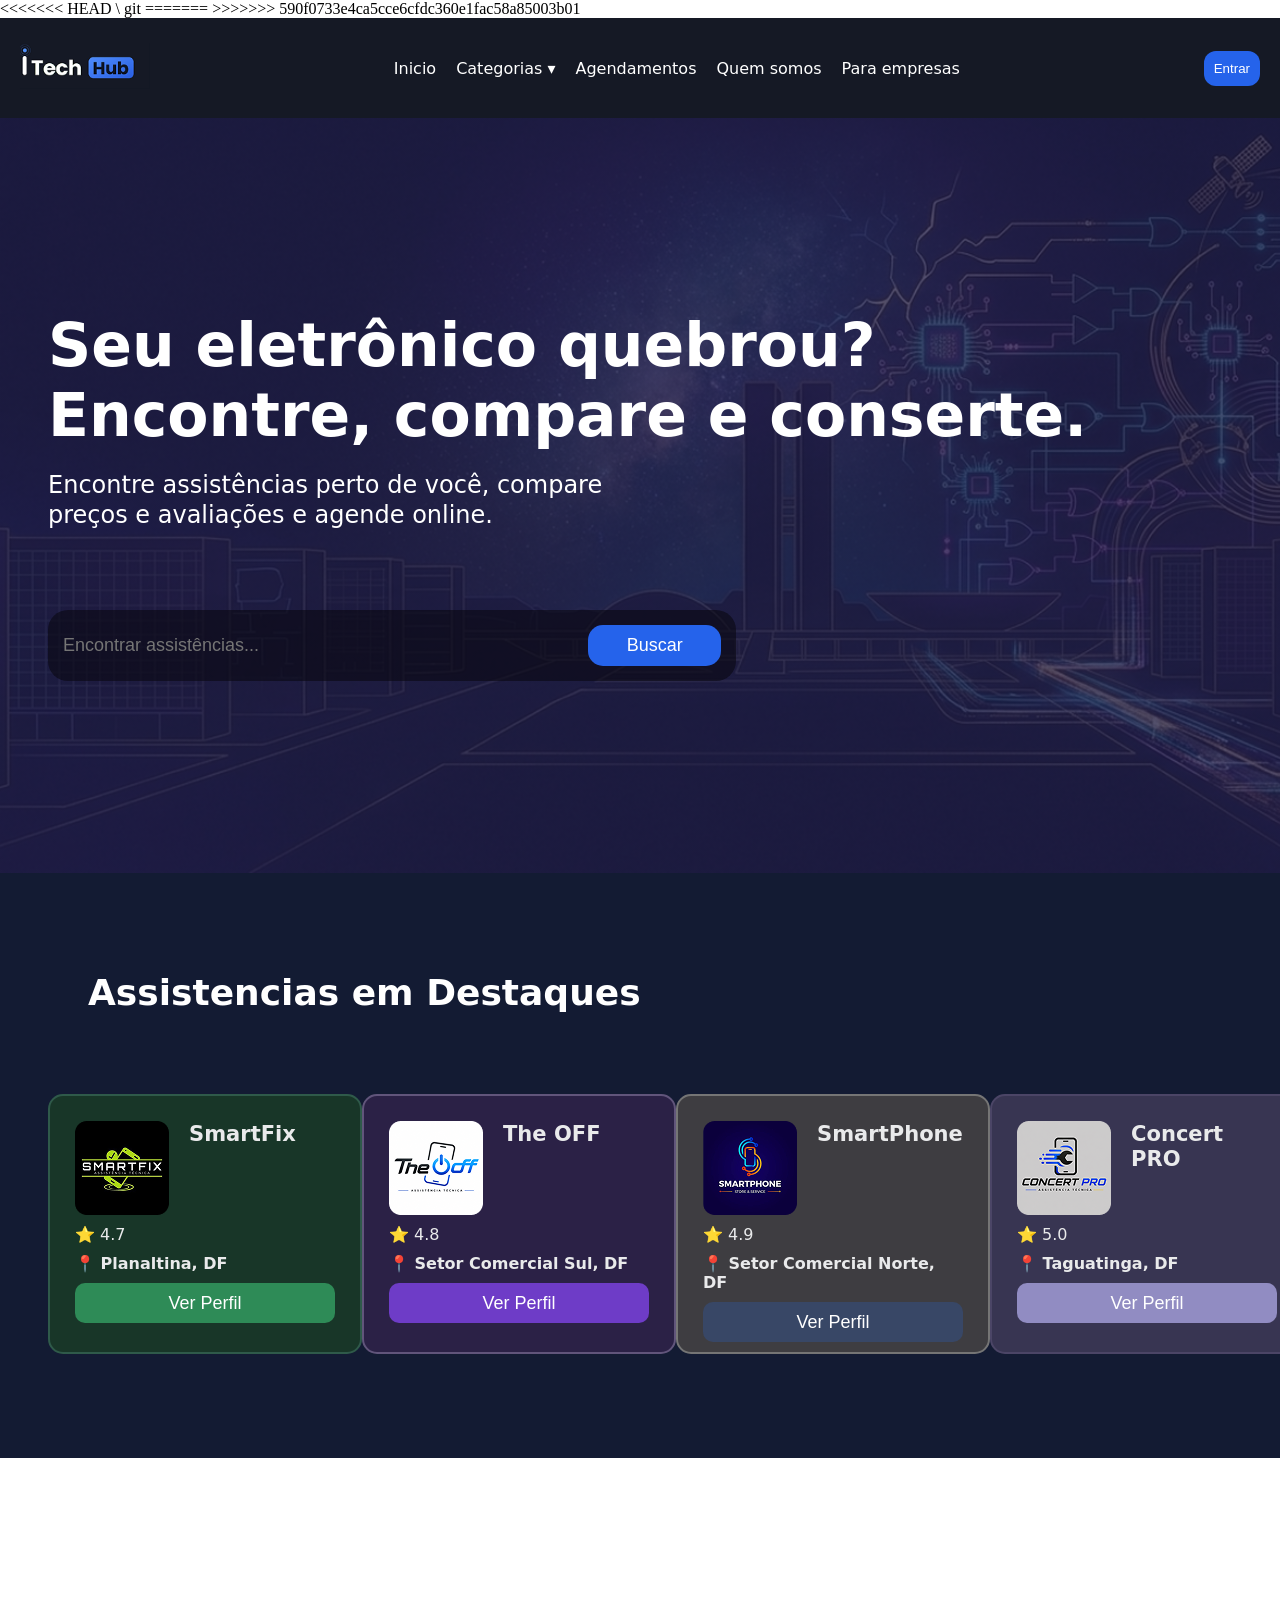
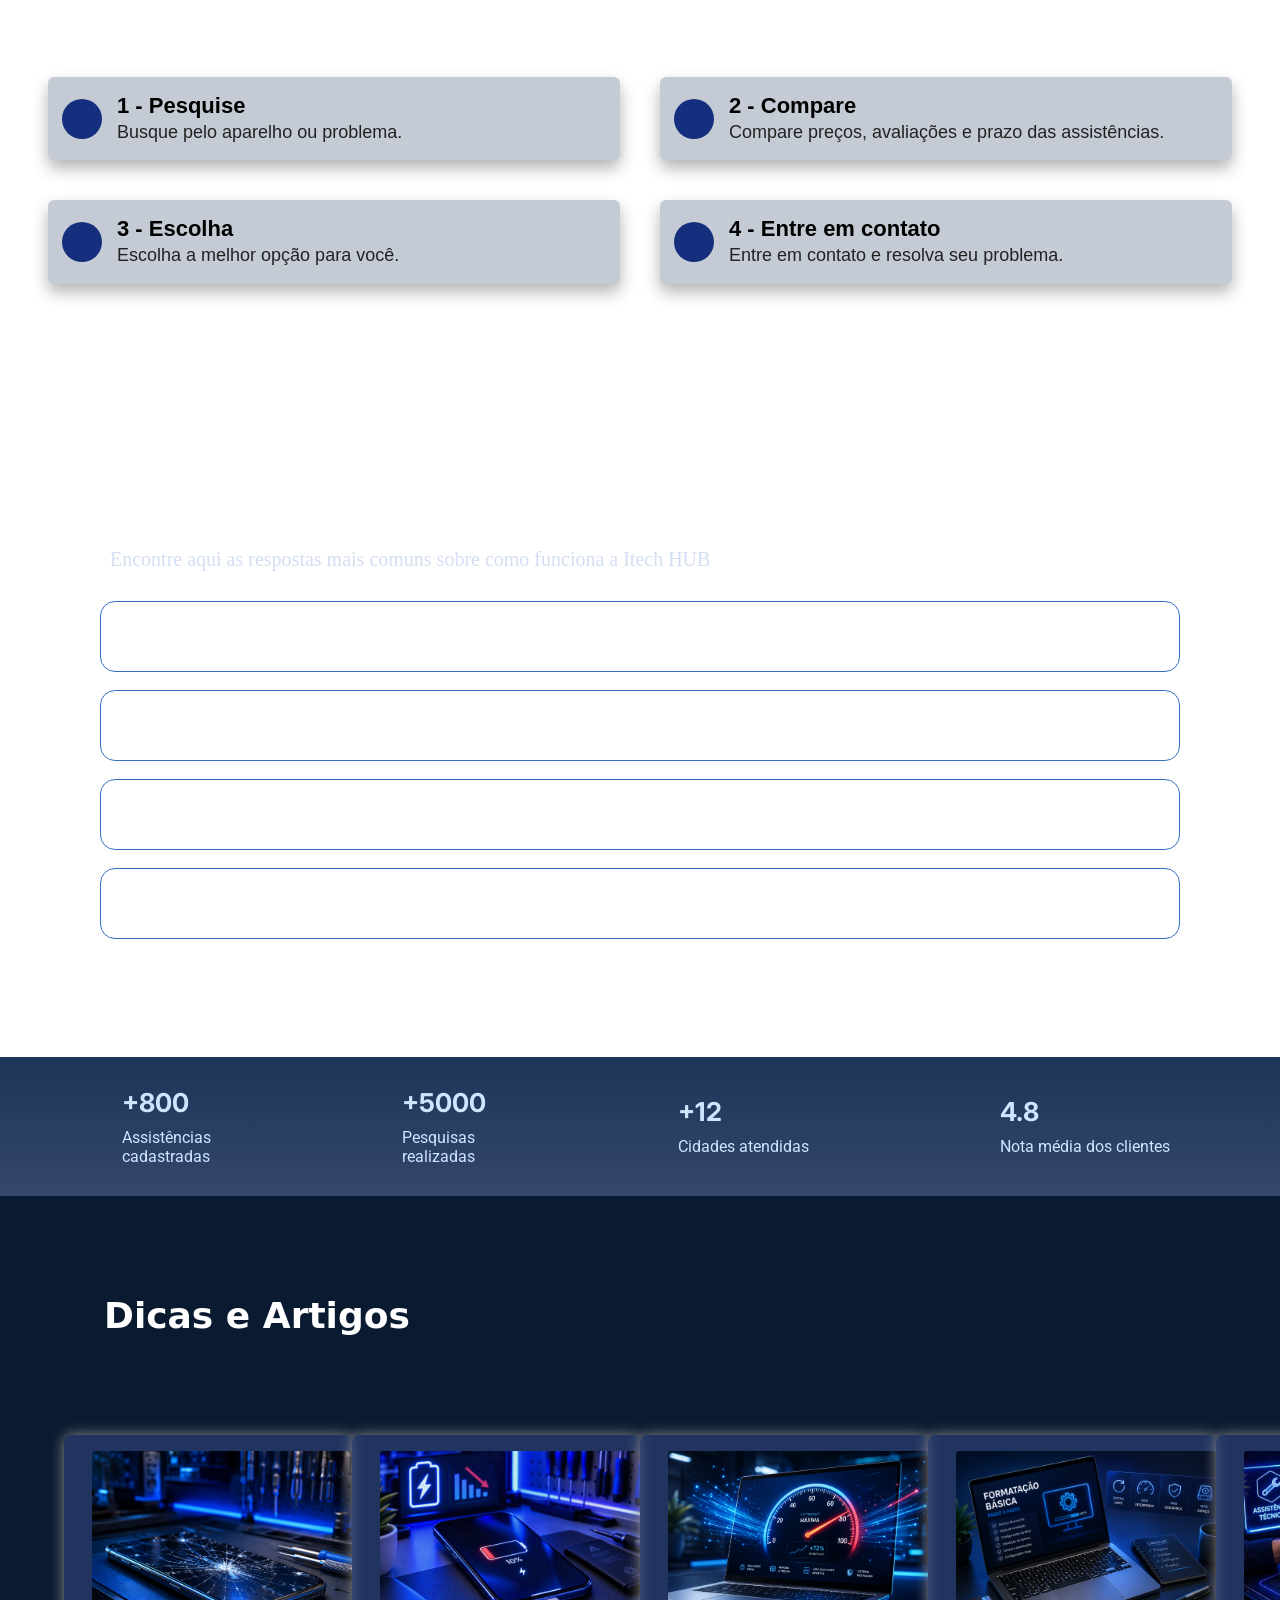
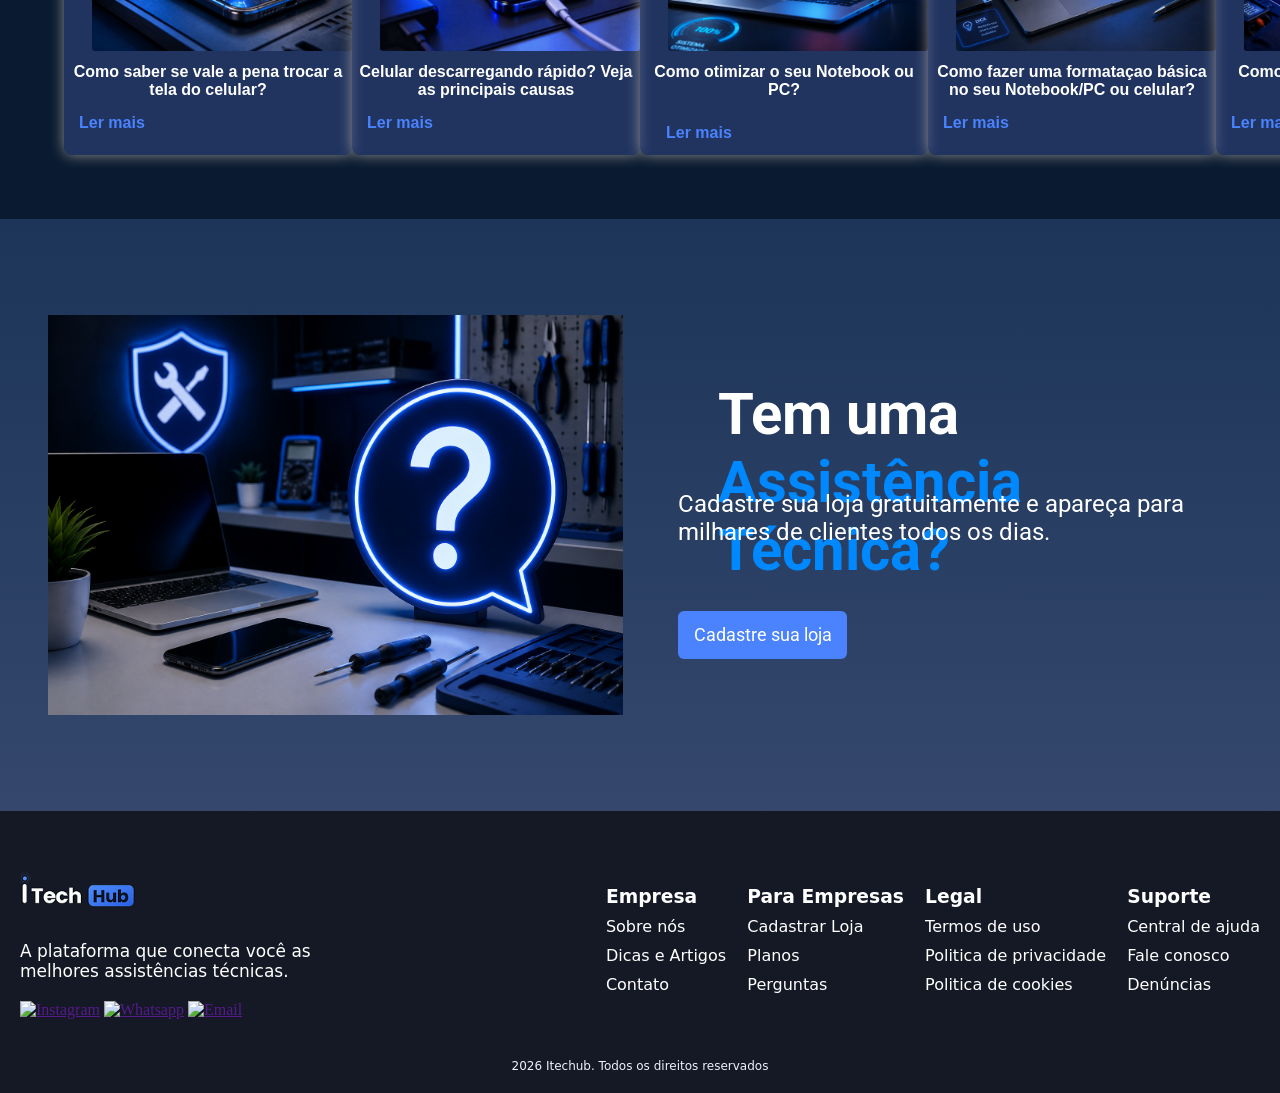
==== index.html @ 6a21a6e8 "Merge branch 'main' of https://github.com/Felipesouza28/Itechub_ into area-login" ====
<!DOCTYPE html>
<html lang="pt-br">

<head>
    <meta charset="UTF-8">
    <meta name="viewport" content="width=device-width, initial-scale=1.0">
    <link rel="stylesheet" href="style.css">
<<<<<<< HEAD
    <link rel="shortcut icon" href="favicon.ico" type="image/x-icon">\
    <link rel="stylesheet" href="https://cdnjs.cloudflare.com/ajax/libs/font-awesome/7.3.1/css/all.min.css" integrity="sha512-QeR2VH+lsBE5LSAe1Q5EnTBbe7XTBubt8dG93Y7gidSgdMCr8nVqKcfKAMyN96SV8KDbZVTDXChatu5G2KQGzg==" crossorigin="anonymous" referrerpolicy="no-referrer">
    <title>Itechub</title>
</head>
git<body>
=======
    <link rel="shortcut icon" href="favicon.ico" type="image/x-icon">
    <link rel="stylesheet" href="https://cdnjs.cloudflare.com/ajax/libs/font-awesome/7.3.1/css/all.min.css"
        integrity="sha512-QeR2VH+lsBE5LSAe1Q5EnTBbe7XTBubt8dG93Y7gidSgdMCr8nVqKcfKAMyN96SV8KDbZVTDXChatu5G2KQGzg=="
        crossorigin="anonymous" referrerpolicy="no-referrer">
    <link rel="stylesheet"
        href="https://fonts.googleapis.com/css2?family=Material+Symbols+Outlined:opsz,wght,FILL,GRAD@24,400,0,0&icon_names=storefront" />
    <title>Itechub</title>
</head>

<body>
>>>>>>> 590f0733e4ca5cce6cfdc360e1fac58a85003b01
    <header>
        <a href="index.html"><img class="logo" src="img/itechhub-logo.png" alt="Logo Itechub"></a>

        <nav>
            <ul class="menu">
                <li><a href="#">Inicio</a></li>
                <li class="dropdown">
                    <a href="#">Categorias ▾</a>
                    <ul class="submenu">
                        <li><a href="#">Categoria 1</a></li>
                        <li><a href="#">Categoria 2</a></li>
                        <li><a href="#">Categoria 3</a></li>
                    </ul>
                </li>
                <li><a href="#">Agendamentos</a></li>
                <li><a href="#">Quem somos</a></li>
                <li><a href="#">Para empresas</a></li>
            </ul>
        </nav>

        <a href="login.html"><button class="btn-entrar">Entrar</button></a>
        
    </header>

    <main>
        
        <!-- Primeira Seção - Banner -->

        <section class="banner">
            <div class="conteudo-banner">
                <h1>Seu eletrônico quebrou? <br><span id="h1-banner">Encontre</span>, compare e conserte.</h1>

                <p>Encontre assistências perto de você, compare preços e avaliações e agende online.</p>

                <form action="">
                    <input type="search" placeholder="Encontrar assistências...">
                    <input type="button" value="Buscar" id="btn-buscar">
                </form>
            </div>
        </section>

        <!-- Seção - "Assistencias em destaque" -->

    
    <section class="assistencia-em-destaques">
        <h2>Assistencias em Destaques</h2>

        <div class="lojas">
            <div class="info-lojas info-lojas-verde">
                <div class="imagem-titulo">
                    <img src="img/smart-fix.png" alt="">
                    <h3 class="titulo-loja"> SmartFix </h3>
                </div>
                <div id="local-perfil">
                    <p class="classificacao"> ⭐ 4.7 </p>
                    <h4 class="localizacao"> 📍 Planaltina, DF </h4>
                    <button class="btn-perfil btn-perfil-verde"> Ver Perfil </button>
                </div>   
            </div>
    
            <div class="info-lojas info-lojas-roxo">
                <div class="imagem-titulo">
                    <img src="img/the-off.png" alt="" >
                    <h3 class="titulo-loja"> The OFF </h3>
                </div>
                <div class="local-perfil">
                    <p class="classificacao"> ⭐ 4.8 </p>
                    <h4 class="localizacao"> 📍 Setor Comercial Sul, DF </h4>
                    <button class="btn-perfil btn-perfil-roxo"> Ver Perfil </button>
                </div>
            </div>
    
            <div class="info-lojas info-lojas-cinza">
                <div class="imagem-titulo">
                    <img src="img/smartphone.png" alt="" >
                    <h3 class="titulo-loja"> SmartPhone </h3>
                </div>
                <div id="local-perfil">
                    <p class="classificacao"> ⭐ 4.9 </p>
                    <h4 class="localizacao"> 📍 Setor Comercial Norte, DF </h4>
                    <button class="btn-perfil btn-perfil-cinza"> Ver Perfil </button>
                </div>  
            </div>
        
            <div class="info-lojas info-lojas-roxoclaro">
                <div class="imagem-titulo">
                    <img src="img/concert-pro.png" alt="" >
                    <h3 class="titulo-loja"> Concert PRO </h3>
                </div>
                <div id="local-perfil">
                    <p class="classificacao"> ⭐ 5.0 </p>
                    <h4 class="localizacao"> 📍 Taguatinga, DF </h4>
                    <button class="btn-perfil btn-perfil-roxoclaro"> Ver Perfil </button>
                </div>
            </div>
        </div>        
    </section>

        <!-- Seção - "Assistências perto de você"-->


        <!-- Seção - "Como Funciona" -->
         <section class="guia">
            <h2>Como funciona ?</h2>
            <div class="etapas">
                <div class="etapa">
                    <i class="fa-regular fa-user"></i>
                    <div>
                        <h3> 1 - Pesquise</h3> 
                        <p>Busque pelo aparelho ou problema.</p>    
                    </div>
                </div>
                 <div class="etapa">
                     <i class="fa-solid fa-scale-balanced"></i>
                    <div>
                        <h3> 2 - Compare</h3> 
                        <p>Compare preços, avaliações e prazo das assistências.</p>
                    </div>
                </div>

                <div class="etapa">
                    <i class="fa-solid fa-store"></i>
                    <div>
                        <h3> 3 - Escolha</h3> 
                        <p>Escolha a melhor opção para você.</p>
                    </div>
                    
                </div>
                <div class="etapa">
                    <i class="fa-solid fa-phone"></i>
                    <div>
                        <h3> 4 - Entre em contato</h3> 
                        <p>Entre em contato e resolva seu problema.</p>
                    </div>
                </div>
            </div>

         </section>
      

        <!-- Seção - "Ainda com alguma dúvida"-->
         <section id="duvidas">
            <h2>Ainda com alguma dúvida? </h2>
            <p>Encontre aqui as respostas mais comuns sobre como funciona a Itech HUB</p>
            <div>
              
                <details>
                    <summary class="summary">É gratuito para encontrar assistencias? <i class="fa-solid fa-angle-down"></i> </summary>
                    <p>Sim, a busca por assistências é totalmente gratuita.</p>
                </details>

                 <details>
                    <summary class="summary">As lojas são verificadas pela Itech HUB?<i class="fa-solid fa-angle-down"></i> </summary>
                    <p>Sim, as lojas cadastradas passam por um processo de verificação antes de serem exibidas na plataforma.</p>
                </details>
                 <details>
                    <summary class="summary">Como funciona a avaliação das assistências?<i class="fa-solid fa-angle-down"></i> </summary>
                    <p>Os usuários podem avaliar o atendimento recebido, ajudando outras pessoas a identificar as assistências mais bem recomendadas.</p>
                </details>
                 <details>
                    <summary class="summary">Quais tipos de serviços posso encontrar na ITech HUB?<i class="fa-solid fa-angle-down"> </i></summary>
                    <p>Você encontra assistências técnicas para diferentes dispositivos e serviços especializados de tecnologia.</p>
                </details>                        
            </div>
         </section>


        <!-- Seção - "Faixa de satisfação"-->
        <section class="section_Faixa_Satisfacao">
            <div class="faixas_de_Satisfacao">
                <i class="fa-solid fa-store"></i>
                <div class="apresentacao_Satisfacao">
                    <h4 class="chamativo_Faixa_Satisfacao">+800</h4>
                    <p class="p_Resultado">Assistências <br>cadastradas</p>
                </div>
            </div>
            <div class="faixas_de_Satisfacao">
                <i class="fa-solid fa-globe"></i>
                <div class="apresentacao_Satisfacao">
                    <h4 class="chamativo_Faixa_Satisfacao">+5000</h4>
                    <p class="p_Resultado">Pesquisas <br>realizadas</p>
                </div>
            </div>
            <div class="faixas_de_Satisfacao">
                <i class="fa-solid fa-map-location-dot"></i>
                <div class="apresentacao_Satisfacao">
                    <h4 class="chamativo_Faixa_Satisfacao">+12</h4>
                    <p class="p_Resultado">Cidades atendidas</p>
                </div>
            </div>
            <div class="faixas_de_Satisfacao">
                <i class="fa-solid fa-star"></i>
                <div class="apresentacao_Satisfacao">
                    <h4 class="chamativo_Faixa_Satisfacao">4.8</h4>
                    <p class="p_Resultado">Nota média dos clientes</p>
                </div>
            </div>
        </section>

        <!-- Seção - "Dicas e artigos"-->
        <section class="section_Dicas_Artigos">

            <h2 id="h1_Dicas_Artigos">Dicas e Artigos</h2>

            <div class="cards_Dicas">
                <div class="cards_Dicas_Artigos">
                    <img src="img/cell_Quebrado_Dicas_Artigos.png" class="imagem_Artigos" height="200px" width="260px"
                        alt="">
                    <h4 class="title_Card">Como saber se vale a pena trocar a tela do celular?</h4>
                    <a class="link_Artigo" href="https://gabrielcomputadores.com.br/artigos/quando-trocar-tela-celular.html" target="_blank">Ler mais</a>
                </div>
                <div class="cards_Dicas_Artigos">
                    <img src="img/cell_Descarrega_Assistencia.png" class="imagem_Artigos" height="200px" width="260px"
                        alt="">
                    <h4 class="title_Card">Celular descarregando rápido? Veja as principais causas</h4>
                    <a class="link_Artigo" href="https://www.avast.com/pt-br/c-why-is-my-battery-draining-so-fast" target="_blank">Ler mais</a>
                </div>
                <div class="cards_Dicas_Artigos">
                    <img src="img/otimizar_Dicas_Artigos.png" class="imagem_Artigos" height="200px" width="260px"
                        alt="">
                    <h4 class="title_Card">Como otimizar o seu Notebook ou PC?</h4>
                    <a class="link_Artigo2" href="https://www.hp.com/br-pt/tech-takes/desktops/guias-passo-a-passo/como-melhorar-desempenho-pc-5-passos.html" target="_blank">Ler mais</a>
                </div>
                <div class="cards_Dicas_Artigos">
                    <img src="img/formatar_Dicas_Artigos.png" class="imagem_Artigos" height="200px" width="260px"
                        alt="">
                    <h4 class="title_Card">Como fazer uma formataçao básica no seu Notebook/PC ou celular?</h4>
                    <a class="link_Artigo" href="https://vivo.com.br/para-voce/por-que-vivo/vivo-explica/guias-dicas/como-formatar-celular" target="_blank">Ler mais</a>
                </div>
                <div class="cards_Dicas_Artigos">
                    <img src="img/concerto_Dicas_Artigos.png" class="imagem_Artigos" height="200px" width="260px"
                        alt="">
                    <h4 class="title_Card">Como escolher uma assistência confiável?</h4>
                    <a class="link_Artigo" href="https://blog.reclameaqui.com.br/como-escolher-uma-assistencia-tecnica-confiavel-para-seu-eletrodomestico/" target="_blank">Ler mais</a>
                </div>
            </div>

        </section>

        <!-- Seção - "Tem uma assistencia"-->

        <section class="tem_Uma_Assistencia">
            <img src="img/img_TemUma_Assistencia.png" height="400px" width="575px" alt="">

            <div class="chamada_Acao">

                <h2 id="h2_Tem_Uma_Assistencia"> Tem uma <br><span id="span_Assistencia"> Assistência Técnica?</span>
                </h2>
                <p id="paragrafo_Assistencia">Cadastre sua loja gratuitamente e apareça para <br>milhares de clientes
                    todos os dias.</p>
                <button id="btn_CadastreLoja_Asistencia">Cadastre sua loja</button>

            </div>
        </section>


        <footer>
            <div class="duvidas-footer">

                <div>
                    <a href="index.html"><img class="logo" src="img/itechhub-logo.png" alt="Logo Itechub"></a>

                    <p>A plataforma que conecta você as melhores assistências técnicas.</p>

                    <div class="icones-sociais">
                        <a href=""><img src="https://img.icons8.com/?size=100&id=84884&format=png&color=FFFFFF"
                                alt="Instagram"></a>

                        <a href=""><img src="https://img.icons8.com/?size=100&id=84937&format=png&color=FFFFFF"
                                alt="Whatsapp"></a>

                        <a href=""><img src="https://img.icons8.com/?size=100&id=85467&format=png&color=FFFFFF"
                                alt="Email"></a>
                    </div>
                </div>

                <div class="empresa">
                    <h3>Empresa</h3>
                    <ul>
                        <li>Sobre nós</li>
                        <li>Dicas e Artigos</li>
                        <li>Contato</li>
                    </ul>
                </div>

                <div class="para-empresas">
                    <h3>Para Empresas</h3>
                    <ul>
                        <li>Cadastrar Loja</li>
                        <li>Planos</li>
                        <li>Perguntas</li>
                    </ul>
                </div>

                <div class="legal">
                    <h3>Legal</h3>
                    <ul>
                        <li>Termos de uso</li>
                        <li>Politica de privacidade</li>
                        <li>Politica de cookies</li>
                    </ul>
                </div>

                <div class="suporte">
                    <h3>Suporte</h3>
                    <ul>
                        <li>Central de ajuda</li>
                        <li>Fale conosco</li>
                        <li>Denúncias</li>
                    </ul>
                </div>

            </div>

            <p class="direitos-footer">2026 Itechub. Todos os direitos reservados</p>
        </footer>
    </main>
   

</body>

</html>
---- style.css ----
@import url('https://fonts.googleapis.com/css2?family=Inter:ital,opsz,wght@0,14..32,100..900;1,14..32,100..900&family=Roboto:ital,wght@0,100..900;1,100..900&display=swap');


* {
    margin: 0px;
    padding: 0px;
}

/* Header */

header {
    height: 80px;
    background-color: #151925;
    display: flex;
    justify-content: space-between;
    align-items: center;
    padding: 10px 20px;
}

.logo {
    width: 130px;
    cursor: pointer;
}

.menu {
    display: flex;
    list-style: none;
    gap: 20px;
}

.menu>li {
    position: relative;
}

.submenu {
    display: none;
    position: absolute;
    top: 100%;
    max-width: 200px;
    list-style: none;
    background-color: #415386;
}

.submenu li {
    margin-bottom: 10px;
}

.dropdown:hover .submenu {
    display: block;
    width: 100px;
    text-align: center;
    padding: 5px 0px;
}

.menu a {
    font-family: system-ui, -apple-system, BlinkMacSystemFont, 'Segoe UI', Roboto, Oxygen, Ubuntu, Cantarell, 'Open Sans', 'Helvetica Neue', sans-serif;
    color: white;
    cursor: pointer;
    text-decoration: none;
}

.menu a:hover {
    color: #2563EB;
    transition: 0.3s;
}

.btn-entrar {
    background-color: #2563EB;
    border: none;
    padding: 10px;
    border-radius: 12px;
    color: white;
    cursor: pointer;
}

.btn-entrar:hover {
    background-color: #415386;
    transition: 0.3s;
}


/* body */

.banner {
    max-width: 100%;
    display: flex;
    padding: 12em 3em;
    align-items: center;
    background-image:
        linear-gradient(rgba(30, 27, 69, 0.502),
            rgba(30, 27, 69, 0.5)),
        url("img/img-banner-section1.png");
    background-size: cover;
}

.conteudo-banner {
    color: #fff;
}

h1 {
    font-family: 'Lucida Sans', 'Lucida Sans Regular', 'Lucida Grande', 'Lucida Sans Unicode', Geneva, Verdana, sans-serif;
    font-size: 55px;
    line-height: 70px;
    margin-bottom: 20px;
}

h1{
    font-size: 60px;
    font-family: system-ui, -apple-system, BlinkMacSystemFont, 'Segoe UI', Roboto, Oxygen, Ubuntu, Cantarell, 'Open Sans', 'Helvetica Neue', sans-serif;
}

.conteudo-banner p {
    font-family: system-ui, -apple-system, BlinkMacSystemFont, 'Segoe UI', Roboto, Oxygen, Ubuntu, Cantarell, 'Open Sans', 'Helvetica Neue', sans-serif;
    font-size: 24px;
    line-height: 30px;
    width: 60%;
    margin-bottom: 40px;
}

form {
    width: 658px;
    margin-top: 80px;
    background-color: rgba(9, 8, 17, 0.6);
    padding: 15px;
    border-radius: 20px;
    display: flex;
    justify-content: space-between;
}

form input {
    width: 100%;
    background-color: transparent;
    border: none;
    font-size: 18px;
    color: white;
}

#btn-buscar {
    width: 161px;
    border: none;
    background-color: #2563EB;

    color: white;
    padding: 10px;
    border-radius: 15px;
    font-size: 18px;
}

/* SEÇÃO 2 - Assistencias em destaque*/ 
h2{
    font-family: system-ui, -apple-system, BlinkMacSystemFont, 'Segoe UI', Roboto, Oxygen, Ubuntu, Cantarell, 'Open Sans', 'Helvetica Neue', sans-serif;
    color: #fff;
    font-size: 36px;
}

/* Seção Lojas */
.assistencia-em-destaques{
    font-family: system-ui, -apple-system, BlinkMacSystemFont, 'Segoe UI', Roboto, Oxygen, Ubuntu, Cantarell, 'Open Sans', 'Helvetica Neue', sans-serif;
    background-color: #131B33;
    color: #FFF;
    padding: 4em 3em;
    max-width: 100%;
}

.lojas{
    display: flex;
    padding-top: 2em;
    justify-content: space-around;
}

/* Box Lojas */
.info-lojas{
    border-radius: 15px;
    color: #e9eaeb;
    width: 315px;
    height: 260px;
    padding: 25px;
    box-sizing: border-box;
}

.info-lojas div{
    margin: 0;
}

.info-lojas-roxo{
    background-color:#2b2146;
    border: solid 2px #61557B;
}

.info-lojas-roxoclaro{
    background-color:#383552;
    border: solid 2px #4B4566;
}

.info-lojas-verde{
    background-color:#183628;
    border: solid 2px #2f5a4a;
}

.info-lojas-cinza{
    background-color:#3e3d41;
    border: solid 2px #757575;
}

/* Botão Perfil */
.btn-perfil{
    border-radius: 10px;
    color: #fff;
    height: 40px;
    width: 260px;
    border: none;
    font-size: 18px ;
}

.btn-perfil-roxo{
    background-color: #6e3cc7;
}

.btn-perfil-roxo:hover{
    background-color: #692fc7;
    transition: 0.3s;
}

.btn-perfil-roxoclaro{
    background-color: #918cc2;
}

.btn-perfil-roxoclaro:hover{
    background-color: #692fc7;
    transition: 0.3s;
}

.btn-perfil-verde{
    background-color: #2e8B57;
}

.btn-perfil-verde:hover{
    background-color: #25926a;
    transition: 0.3s;
}

.btn-perfil-cinza{
    background-color: #384766;
}

.btn-perfil-cinza{
    background-color: #384766;
}

/* Imagem Loja */
.imagem-titulo{
    display: flex;
    gap: 20px;
    font-size: 18px;   
}

/* SubLinha Box */
.local-perfil, p, h4{
    margin: 10px 0px;
}

/* SEÇÃO 3 - Assistências perto de você*/



/* SEÇÃO 4 - COMO FUNCIONA*/



/* SEÇÃO 5 - AINDA COM ALGUMA DÚVIDA*/
#duvidas {
    padding: 100px;
    cursor: pointer;
    font-size: 20px;
    background-image:
        linear-gradient(rgba(19, 27, 51, 0.78)), url(img/img-bg-duvidas.png);
    background-size: cover;
    background-attachment: fixed;
    color: #fff;
}

.summary {
    display: flex;
    justify-content: space-between;
    align-items: center;
    padding: 0;
    list-style: none;
    position: relative;
    font-size: 21px;
}

summary::-webkit-details-marker {
    font-size: 21px;
}

summary::after {
    font-size: 18px;
    width: 30px;
    height: 30px;
    display: flex;
    align-items: center;
    justify-content: center;
    border: 1px solid #3870C3;
    border-radius: 8px;
    margin-left: auto;
    transition: transform .3s;
    transform: rotate(180deg);
}

summary {
    padding: 16px 24px;
}


#duvidas h2 {
    font-family: 'Poppins', sans-serif;
    font-size: 32px;
    padding: 10px;

}

#duvidas p {
    font-size: 20px;
    padding: 20px 10px;
    color: #d4def3;
}

details {
    padding: 22px;
    border: solid 1px #3870C3;
    border-radius: 15px;
    margin-bottom: 18px;
}


/* SEÇÃO 6 - FAIXA DE SATISFAÇÃO*/
.section_Faixa_Satisfacao {
    display: flex;
    justify-content: space-around;
    align-items: center;
    max-width: 100%;
    padding: 20px;
    background: linear-gradient(#1C3559, #071d4bd0);
}

.elements_Faixa_Satisfacao {
    display: flex;
}

.faixas_de_Satisfacao {
    display: flex;
    align-items: center;
    gap: 12px;
    color: #cfe5ff;
}

.faixas_de_Satisfacao i {
    font-size: 50px;
}

.apresentacao_Satisfacao {
    font-family: "Inter", sans-serif;
}

.chamativo_Faixa_Satisfacao {
    font-size: 26px;
}

.p_Resultado {
    font-family: "Roboto", sans-serif;
}


/* SEÇÃO 7 - DICAS E ARTIGOS*/
.section_Dicas_Artigos {

    max-width: 100%;
    display: flex;
    flex-direction: column;
    background-color: #0a1b31;
    padding: 4em;
}

#h2_Dicas_Artigos {

    font-family: 'Poppins', sans-serif;
    font-size: 42px;
    font-weight: 700;
    color: #f1f3f8;
}

.cards_Dicas {
    display: flex;
    align-items: center;
    margin-right: 55px;
    max-width: 100%;
    color: #fff;
    justify-content: space-around;
    margin-top: 25px;
}

.cards_Dicas_Artigos{
    height: 320px;
    width: 315px;
    box-shadow: 0px 0px 14px rgb(143, 141, 141);
    border-radius: 8px;
    margin-top: 25px;
    background-color: #2f437ca2;

}

.cards_Dicas_Artigos:hover {
    transform: scale(1.05);
    transition: 0.5s;
}


.imagem_Artigos {
    border-radius: 3px;
    margin-left: 28px;
    margin-top: 16px;
    object-fit: cover;
}


.title_Card {
    font-family: 'Poppins', sans-serif;
    text-align: center;
    margin-top: 8px;

}

.link_Artigo {
    display: inline-block;
    font-family: 'Poppins', sans-serif;
    font-weight: bold;
    margin-left: 15px;
    color: #4a83fd;
    margin-top: 5px;
    text-decoration: none;

}

.link_Artigo2 {
    display: inline-block;
    margin-left: 26px;
    color: #4a83fd;
    font-weight: bold;
    font-family: 'Poppins', sans-serif;
    margin-top: 15px;
    text-decoration: none;

}


.link_Artigo:hover {
    color: rgb(238, 184, 7);
    transform: scale(1.07);
}

.link_Artigo2:hover {
    color: rgb(238, 184, 7);
    transform: scale(1.07);
}

/* SEÇÃO 8 - TEM UMA ASSISTENCIA*/

.tem_Uma_Assistencia{
    display: flex;
    max-width: 100%;
    background: linear-gradient(#1C3559, #071d4bd0);
    color: #fff;
    padding: 6em 3em;
}

.chamada_Acao {
    align-items: center;
    justify-content: center;

}

#span_Assistencia {
    color: #0088FF;
}

#paragrafo_Assistencia {
    font-family: "Roboto", sans-serif;
    margin-top: 20px;
    font-size: 24px;
}

#h2_Tem_Uma_Assistencia {
    font-family: "Roboto", sans-serif;
    margin-top: 30px;
    font-size: 58px;
}

.tem_Uma_Assistencia img {
    margin-right: 55px;
    align-items: center;
}

#btn_CadastreLoja_Asistencia {
    height: 48px;
    width: 169px;
    border-radius: 6px;
    background-color: #4a83fd;
    color: #FFFFFF;
    margin-top: 55px;
    font-size: 18px;
    font-family: "Roboto", sans-serif;
    border: none;

}

#btn_CadastreLoja_Asistencia:hover {
    transition: 0.3s;
    transform: scale(1.13);
    background: #cfe5ff;
    color: rgb(20, 55, 129);

}

/* SESSAO COMO FUNCIONA */
.guia {
    font-family:'Poppins', sans-serif;
    max-width: 100%;
    background-image: url(img/bg-como-funciona.png);
    background-attachment: fixed;
    background-repeat: no-repeat;
    background-size: cover;
    padding: 4em 3em;
    box-sizing: border-box;
}

.guia h2 {
    font-family: 'Lucida Sans', 'Lucida Sans Regular', 'Lucida Grande', 'Lucida Sans Unicode', Geneva, Verdana, sans-serif;
    margin-bottom: 30px;
    font-size: 32px;
    font-weight: 700;
    color: #ffffff; 
}

.etapas{
    display: grid;
    grid-template-columns: repeat(2, 1fr);
    gap: 40px;
}

.etapa i{
    font-size: 35px;
    background-color: rgb(21, 47, 126);
    font-style:normal;
    padding: 20px;
    margin-right: 15px;
    border-radius: 50%;
    color: white;
}

.etapa {
    background: #c5cbd5;
    padding: 16px 14px;
    border-radius: 6px;
    box-shadow: 0 8px 16px rgba(0, 0, 0, 0.3);
    display: flex;
    align-items: center;
}

.etapa h3{
    margin: 0 0 2px 0;
    font-size: 22px;
    font-weight: 600;
    color: #000000;
    
}
.etapa p {
    margin: 0;
    font-size: 18px;
    font: 500;
    line-height: 1.3;
    color: #222;
}
/* footer */
footer {
    background-color: #151925;
    color: #FFFFFF;
    padding: 60px 20px 10px 20px;
}

footer p {
    color: #FFFFFF;
    font-size: 17px;
    width: 60%;
}

.icones-sociais img {
    width: 40px;
}

.duvidas-footer {
    display: flex;
    justify-content: space-between;
    align-items: center;
}

.duvidas-footer li {
    list-style: none;
    margin: 10px 0px;
    font-family: system-ui, -apple-system, BlinkMacSystemFont, 'Segoe UI', Roboto, Oxygen, Ubuntu, Cantarell, 'Open Sans', 'Helvetica Neue', sans-serif;
}

.duvidas-footer p {
    font-family: system-ui, -apple-system, BlinkMacSystemFont, 'Segoe UI', Roboto, Oxygen, Ubuntu, Cantarell, 'Open Sans', 'Helvetica Neue', sans-serif;
    margin: 20px 0px;
}

.duvidas-footer h3 {
    font-family: system-ui, -apple-system, BlinkMacSystemFont, 'Segoe UI', Roboto, Oxygen, Ubuntu, Cantarell, 'Open Sans', 'Helvetica Neue', sans-serif;
}

.direitos-footer {
    width: 100%;
    margin-top: 40px;
    text-align: center;
    font-size: 12px;
    color: #EDF2FD;
    font-family: system-ui, -apple-system, BlinkMacSystemFont, 'Segoe UI', Roboto, Oxygen, Ubuntu, Cantarell, 'Open Sans', 'Helvetica Neue', sans-serif;
} 

/* Seção Assis.Destaque */
/* Titulo */
h2 {
    font-family: system-ui, -apple-system, BlinkMacSystemFont, 'Segoe UI', Roboto, Oxygen, Ubuntu, Cantarell, 'Open Sans', 'Helvetica Neue', sans-serif;
    color: #fff;
    padding-left: 40px;
    padding-top: 35px;
    height: 50px;
    font-size: 36px;
    padding-bottom: 40px;
}

/* Seção Lojas */
.lojas {
    font-family: system-ui, -apple-system, BlinkMacSystemFont, 'Segoe UI', Roboto, Oxygen, Ubuntu, Cantarell, 'Open Sans', 'Helvetica Neue', sans-serif;
    display: flex;
    margin-top: 0px;
    justify-content: space-evenly;
    background-color: #131B33;
    color: #FFF;
    padding-bottom: 40px;
}

/* Box Lojas */
.info-lojas {
    border-radius: 15px;
    color: #e9eaeb;
    width: 315px;
    height: 260px;
    padding: 25px;
    box-sizing: border-box;
}

.info-lojas div {
    margin: 0;
}

.info-lojas-roxo {
    background-color: #2b2146;
    border: solid 2px #61557B;
}

.info-lojas-roxoclaro {
    background-color: #383552;
    border: solid 2px #4B4566;
}

.info-lojas-verde {
    background-color: #183628;
    border: solid 2px #2f5a4a;
}

.info-lojas-cinza {
    background-color: #3e3d41;
    border: solid 2px #757575;
}

/* Botão Perfil */
.btn-perfil {
    border-radius: 10px;
    color: #fff;
    height: 40px;
    width: 260px;
    border: none;
    font-size: 18px;
}

.btn-perfil-roxo {
    background-color: #6e3cc7;
}

.btn-perfil-roxoclaro {
    background-color: #918cc2;
}

.btn-perfil-verde {
    background-color: #2e8B57;
}

.btn-perfil-cinza {
    background-color: #384766;
}

/* Imagem Loja */
.imagem-titulo {
    display: flex;
    gap: 20px;
    font-size: 18px;
}

/* SubLinha Box */
.local-perfil,
p,
h4 {
    margin: 10px 0px;
}
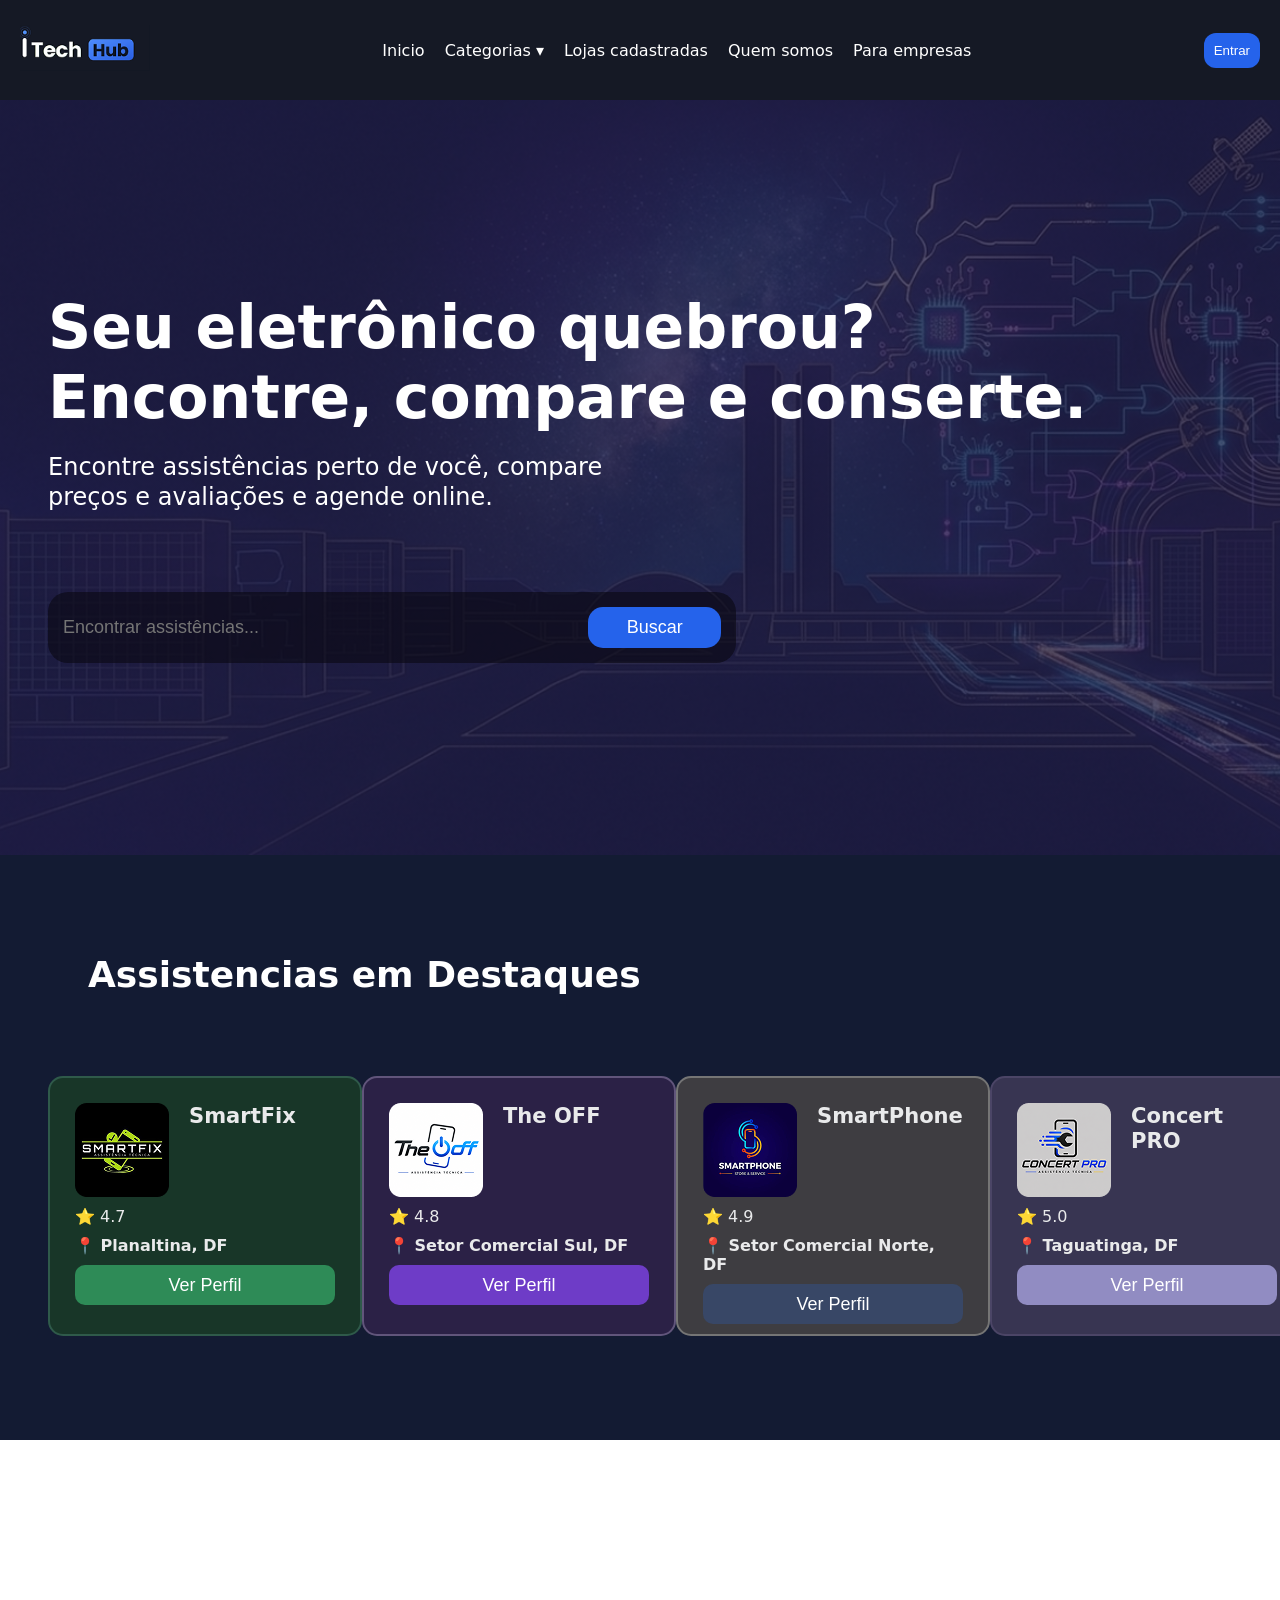
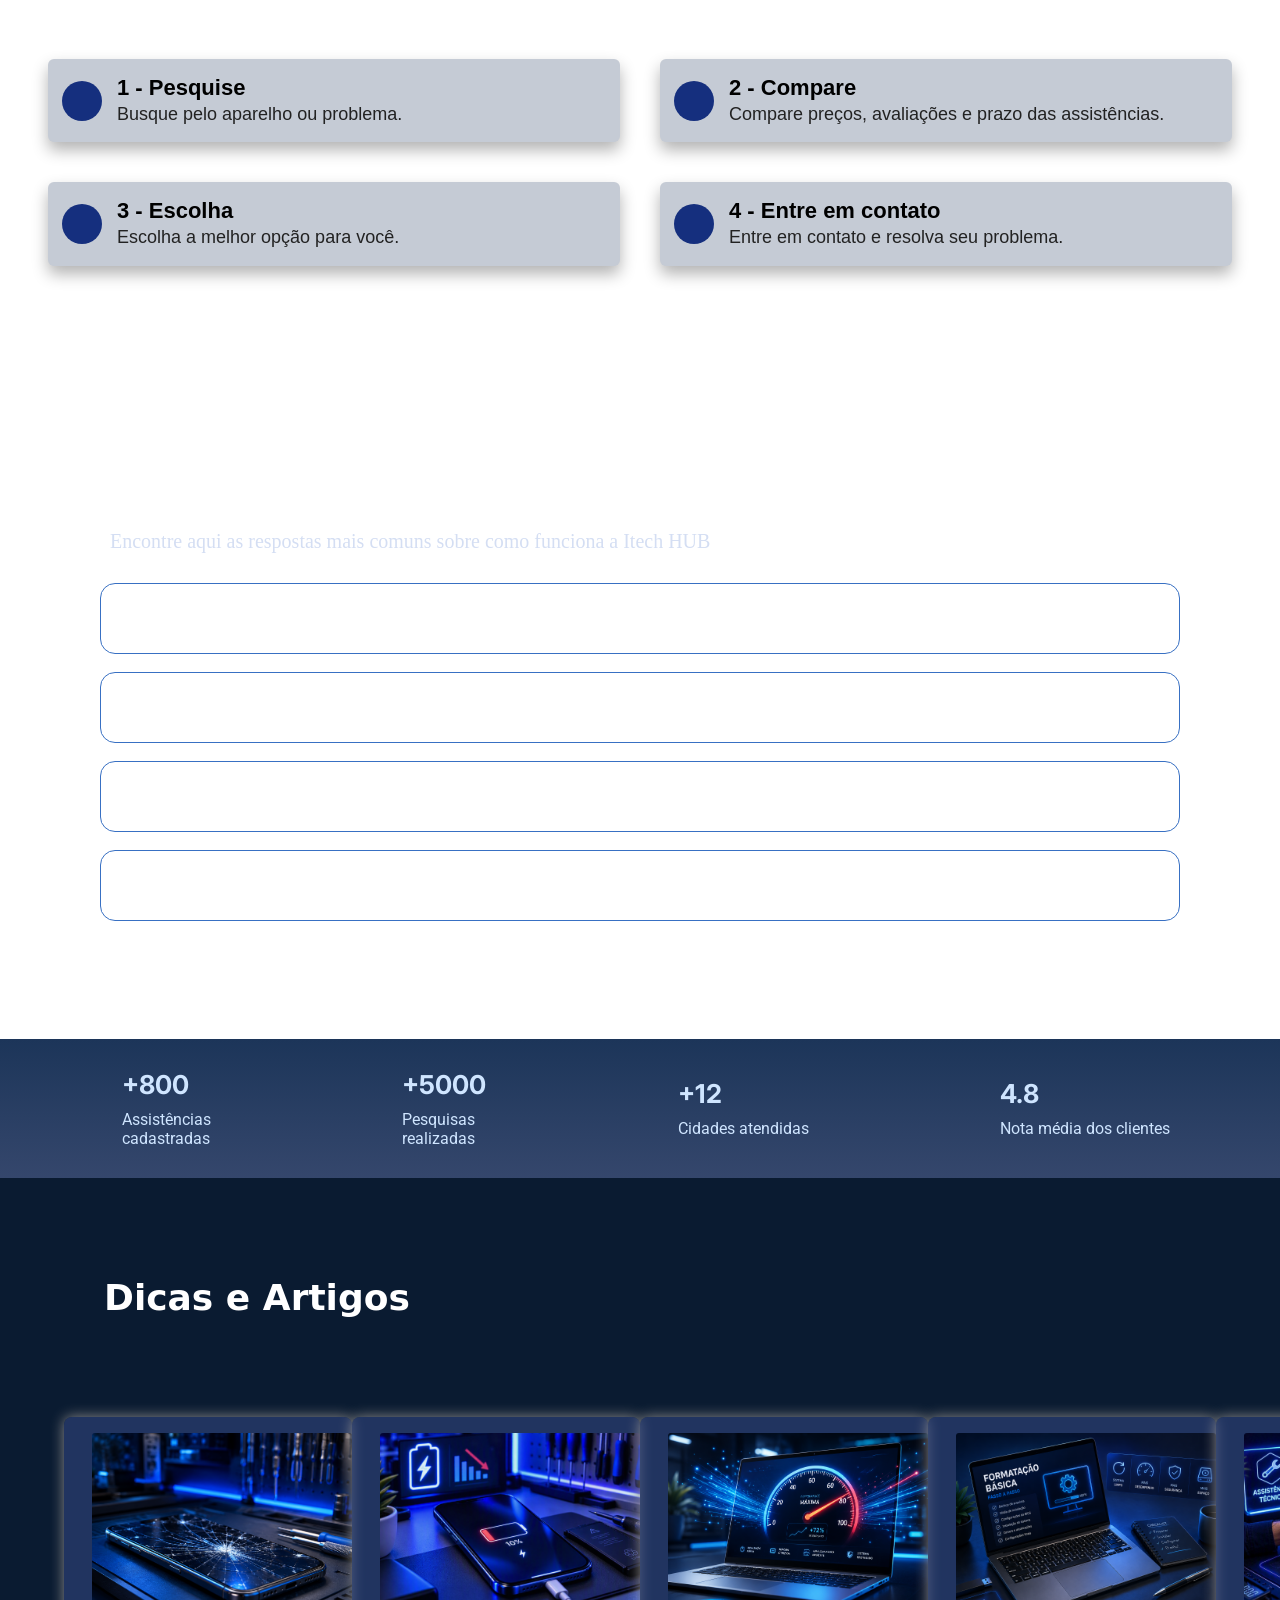
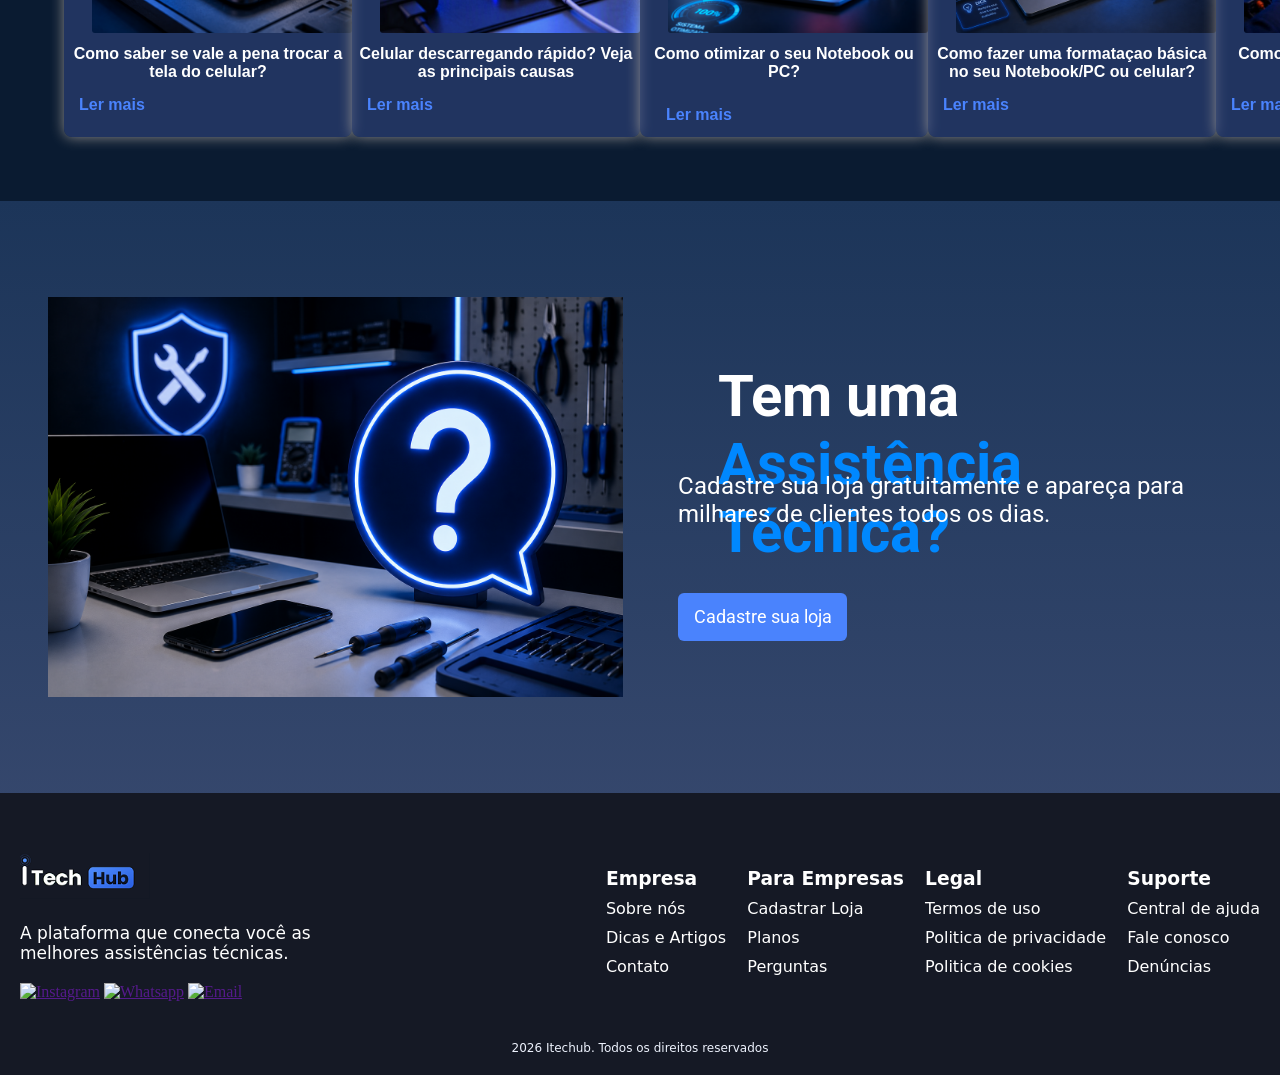
==== commit addb2560: "git commit -m "adição da sessão como funciona1"" ====
--- a/index.html
+++ b/index.html
@@ -5,13 +5,6 @@
     <meta charset="UTF-8">
     <meta name="viewport" content="width=device-width, initial-scale=1.0">
     <link rel="stylesheet" href="style.css">
-<<<<<<< HEAD
-    <link rel="shortcut icon" href="favicon.ico" type="image/x-icon">\
-    <link rel="stylesheet" href="https://cdnjs.cloudflare.com/ajax/libs/font-awesome/7.3.1/css/all.min.css" integrity="sha512-QeR2VH+lsBE5LSAe1Q5EnTBbe7XTBubt8dG93Y7gidSgdMCr8nVqKcfKAMyN96SV8KDbZVTDXChatu5G2KQGzg==" crossorigin="anonymous" referrerpolicy="no-referrer">
-    <title>Itechub</title>
-</head>
-git<body>
-=======
     <link rel="shortcut icon" href="favicon.ico" type="image/x-icon">
     <link rel="stylesheet" href="https://cdnjs.cloudflare.com/ajax/libs/font-awesome/7.3.1/css/all.min.css"
         integrity="sha512-QeR2VH+lsBE5LSAe1Q5EnTBbe7XTBubt8dG93Y7gidSgdMCr8nVqKcfKAMyN96SV8KDbZVTDXChatu5G2KQGzg=="
@@ -22,7 +15,6 @@
 </head>
 
 <body>
->>>>>>> 590f0733e4ca5cce6cfdc360e1fac58a85003b01
     <header>
         <a href="index.html"><img class="logo" src="img/itechhub-logo.png" alt="Logo Itechub"></a>
 
@@ -37,7 +29,7 @@
                         <li><a href="#">Categoria 3</a></li>
                     </ul>
                 </li>
-                <li><a href="#">Agendamentos</a></li>
+                <li><a href="#">Lojas cadastradas</a></li>
                 <li><a href="#">Quem somos</a></li>
                 <li><a href="#">Para empresas</a></li>
             </ul>
--- a/style.css
+++ b/style.css
@@ -104,7 +104,7 @@
     margin-bottom: 20px;
 }
 
-h1{
+h1 {
     font-size: 60px;
     font-family: system-ui, -apple-system, BlinkMacSystemFont, 'Segoe UI', Roboto, Oxygen, Ubuntu, Cantarell, 'Open Sans', 'Helvetica Neue', sans-serif;
 }
@@ -146,15 +146,15 @@
     font-size: 18px;
 }
 
-/* SEÇÃO 2 - Assistencias em destaque*/ 
-h2{
+/* SEÇÃO 2 - Assistencias em destaque*/
+h2 {
     font-family: system-ui, -apple-system, BlinkMacSystemFont, 'Segoe UI', Roboto, Oxygen, Ubuntu, Cantarell, 'Open Sans', 'Helvetica Neue', sans-serif;
     color: #fff;
     font-size: 36px;
 }
 
 /* Seção Lojas */
-.assistencia-em-destaques{
+.assistencia-em-destaques {
     font-family: system-ui, -apple-system, BlinkMacSystemFont, 'Segoe UI', Roboto, Oxygen, Ubuntu, Cantarell, 'Open Sans', 'Helvetica Neue', sans-serif;
     background-color: #131B33;
     color: #FFF;
@@ -162,14 +162,14 @@
     max-width: 100%;
 }
 
-.lojas{
+.lojas {
     display: flex;
     padding-top: 2em;
     justify-content: space-around;
 }
 
 /* Box Lojas */
-.info-lojas{
+.info-lojas {
     border-radius: 15px;
     color: #e9eaeb;
     width: 315px;
@@ -178,84 +178,86 @@
     box-sizing: border-box;
 }
 
-.info-lojas div{
+.info-lojas div {
     margin: 0;
 }
 
-.info-lojas-roxo{
-    background-color:#2b2146;
+.info-lojas-roxo {
+    background-color: #2b2146;
     border: solid 2px #61557B;
 }
 
-.info-lojas-roxoclaro{
-    background-color:#383552;
+.info-lojas-roxoclaro {
+    background-color: #383552;
     border: solid 2px #4B4566;
 }
 
-.info-lojas-verde{
-    background-color:#183628;
+.info-lojas-verde {
+    background-color: #183628;
     border: solid 2px #2f5a4a;
 }
 
-.info-lojas-cinza{
-    background-color:#3e3d41;
+.info-lojas-cinza {
+    background-color: #3e3d41;
     border: solid 2px #757575;
 }
 
 /* Botão Perfil */
-.btn-perfil{
+.btn-perfil {
     border-radius: 10px;
     color: #fff;
     height: 40px;
     width: 260px;
     border: none;
-    font-size: 18px ;
-}
-
-.btn-perfil-roxo{
+    font-size: 18px;
+}
+
+.btn-perfil-roxo {
     background-color: #6e3cc7;
 }
 
-.btn-perfil-roxo:hover{
+.btn-perfil-roxo:hover {
     background-color: #692fc7;
     transition: 0.3s;
 }
 
-.btn-perfil-roxoclaro{
+.btn-perfil-roxoclaro {
     background-color: #918cc2;
 }
 
-.btn-perfil-roxoclaro:hover{
+.btn-perfil-roxoclaro:hover {
     background-color: #692fc7;
     transition: 0.3s;
 }
 
-.btn-perfil-verde{
+.btn-perfil-verde {
     background-color: #2e8B57;
 }
 
-.btn-perfil-verde:hover{
+.btn-perfil-verde:hover {
     background-color: #25926a;
     transition: 0.3s;
 }
 
-.btn-perfil-cinza{
+.btn-perfil-cinza {
     background-color: #384766;
 }
 
-.btn-perfil-cinza{
+.btn-perfil-cinza {
     background-color: #384766;
 }
 
 /* Imagem Loja */
-.imagem-titulo{
+.imagem-titulo {
     display: flex;
     gap: 20px;
-    font-size: 18px;   
+    font-size: 18px;
 }
 
 /* SubLinha Box */
-.local-perfil, p, h4{
+.local-perfil,
+p,
+h4 {
     margin: 10px 0px;
 }
 
@@ -399,7 +401,7 @@
     margin-top: 25px;
 }
 
-.cards_Dicas_Artigos{
+.cards_Dicas_Artigos {
     height: 320px;
     width: 315px;
     box-shadow: 0px 0px 14px rgb(143, 141, 141);
@@ -465,7 +467,7 @@
 
 /* SEÇÃO 8 - TEM UMA ASSISTENCIA*/
 
-.tem_Uma_Assistencia{
+.tem_Uma_Assistencia {
     display: flex;
     max-width: 100%;
     background: linear-gradient(#1C3559, #071d4bd0);
@@ -523,7 +525,7 @@
 
 /* SESSAO COMO FUNCIONA */
 .guia {
-    font-family:'Poppins', sans-serif;
+    font-family: 'Poppins', sans-serif;
     max-width: 100%;
     background-image: url(img/bg-como-funciona.png);
     background-attachment: fixed;
@@ -538,19 +540,19 @@
     margin-bottom: 30px;
     font-size: 32px;
     font-weight: 700;
-    color: #ffffff; 
-}
-
-.etapas{
+    color: #ffffff;
+}
+
+.etapas {
     display: grid;
     grid-template-columns: repeat(2, 1fr);
     gap: 40px;
 }
 
-.etapa i{
+.etapa i {
     font-size: 35px;
     background-color: rgb(21, 47, 126);
-    font-style:normal;
+    font-style: normal;
     padding: 20px;
     margin-right: 15px;
     border-radius: 50%;
@@ -566,13 +568,14 @@
     align-items: center;
 }
 
-.etapa h3{
+.etapa h3 {
     margin: 0 0 2px 0;
     font-size: 22px;
     font-weight: 600;
     color: #000000;
-    
-}
+
+}
+
 .etapa p {
     margin: 0;
     font-size: 18px;
@@ -580,6 +583,7 @@
     line-height: 1.3;
     color: #222;
 }
+
 /* footer */
 footer {
     background-color: #151925;
@@ -625,7 +629,7 @@
     font-size: 12px;
     color: #EDF2FD;
     font-family: system-ui, -apple-system, BlinkMacSystemFont, 'Segoe UI', Roboto, Oxygen, Ubuntu, Cantarell, 'Open Sans', 'Helvetica Neue', sans-serif;
-} 
+}
 
 /* Seção Assis.Destaque */
 /* Titulo */
@@ -722,5 +726,4 @@
 p,
 h4 {
     margin: 10px 0px;
-}
- +}
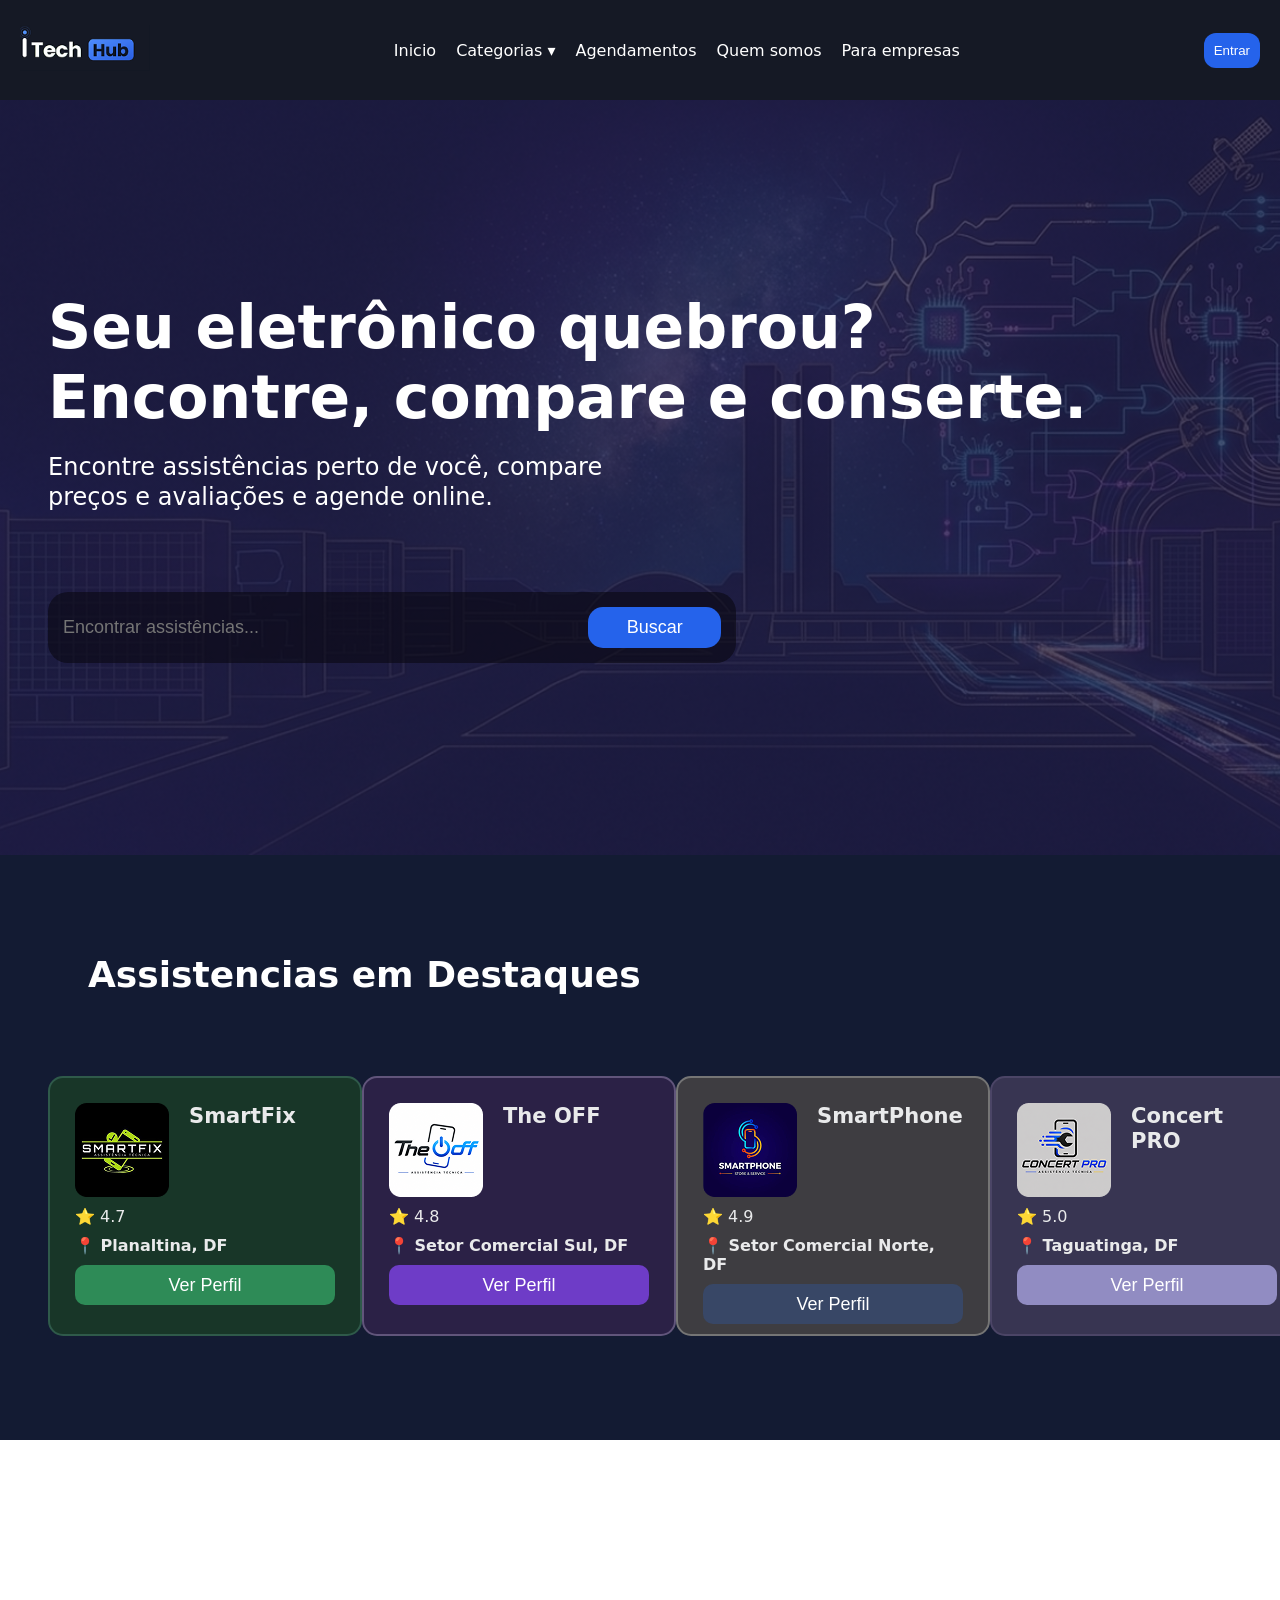
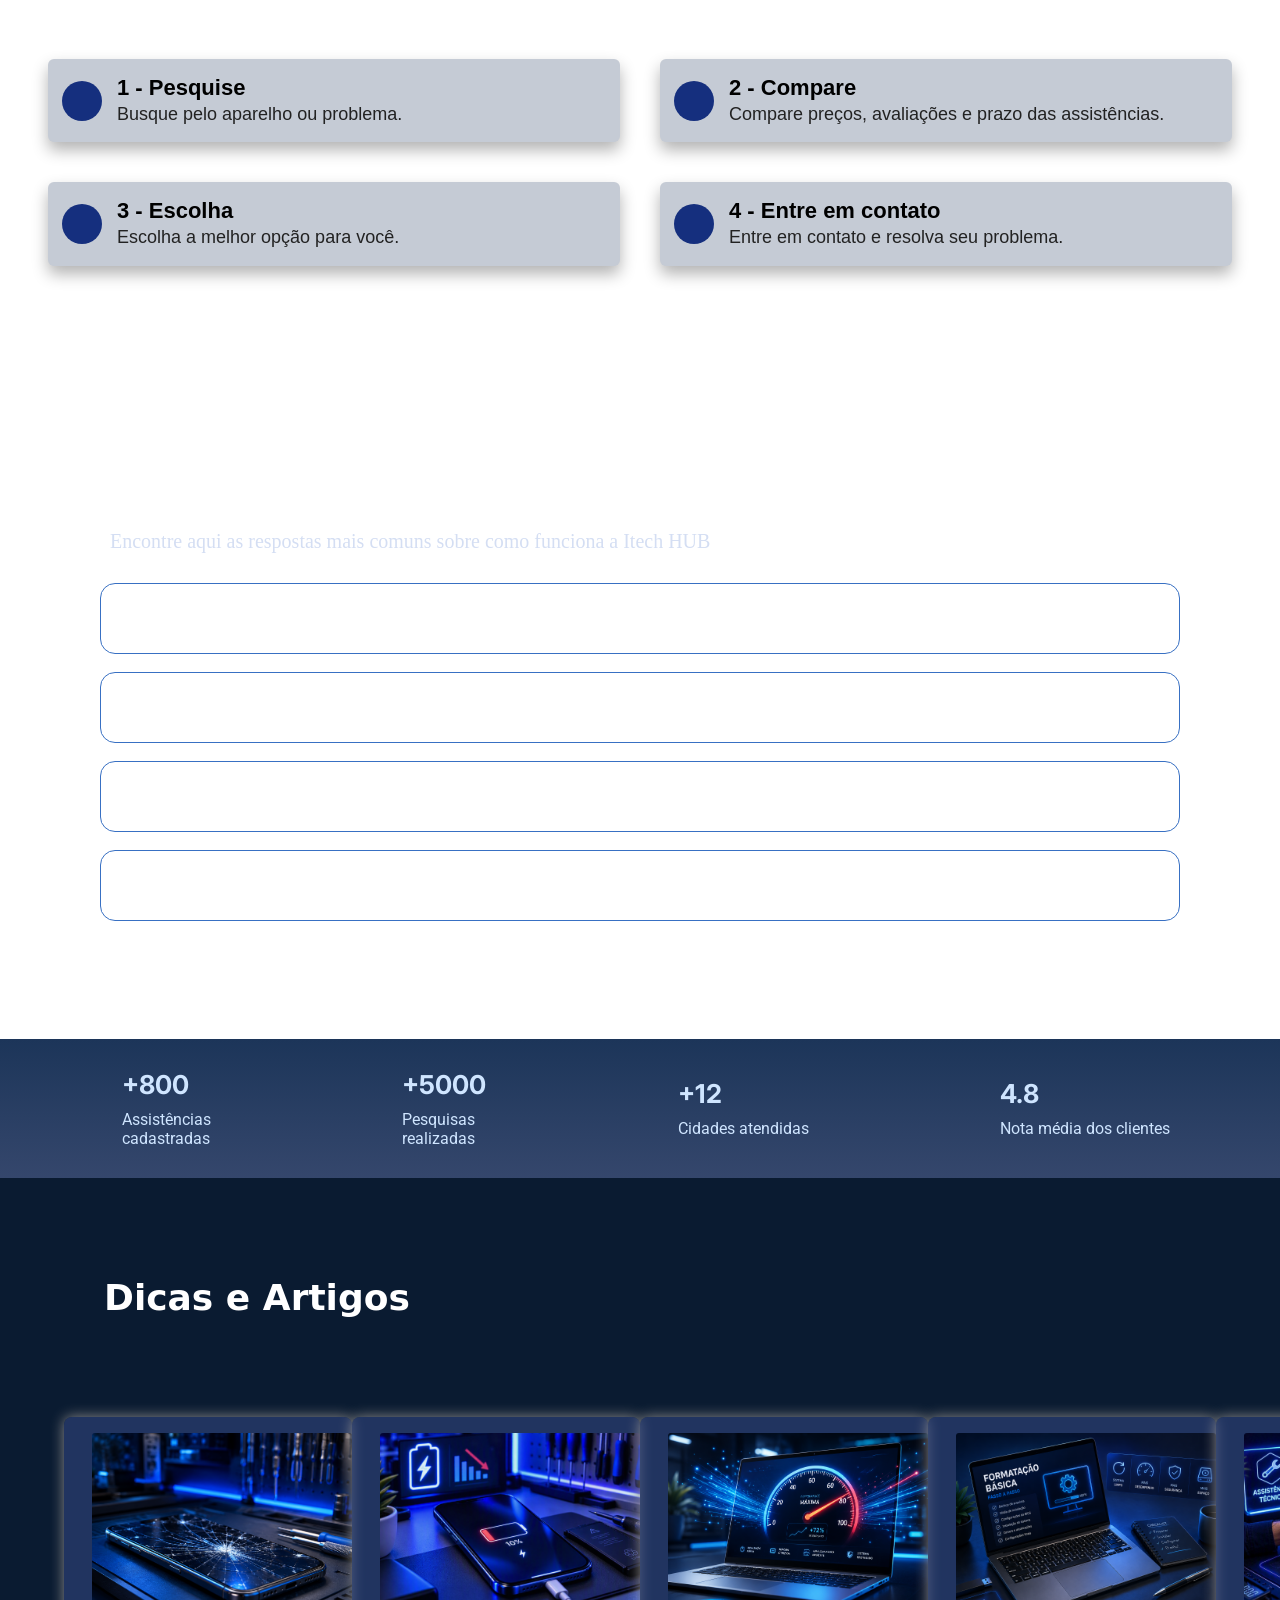
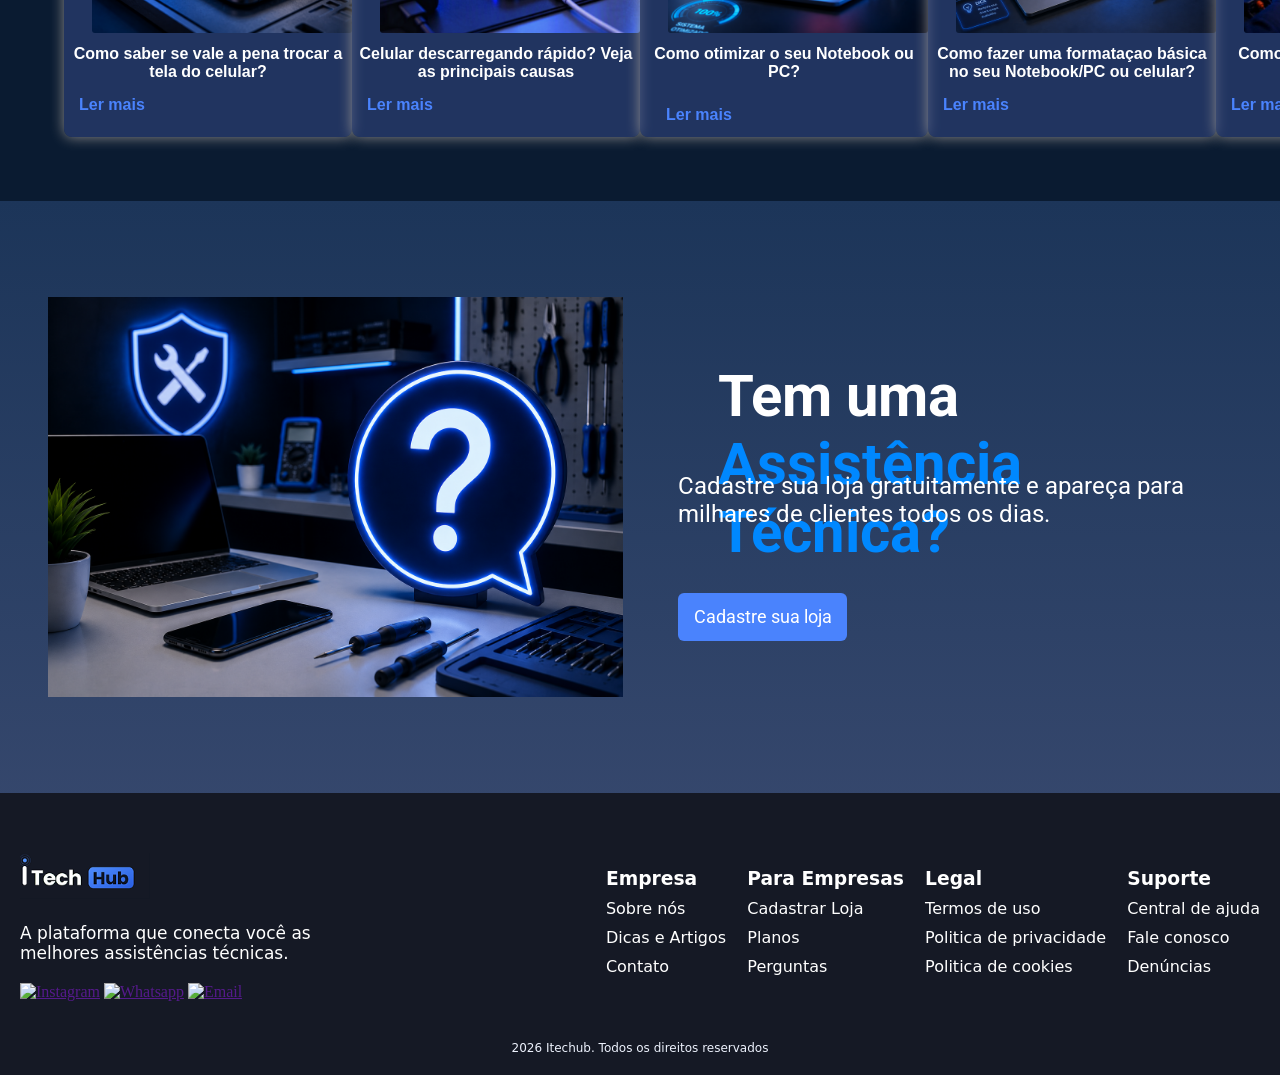
==== commit 83e55f94: "git commit -m "adição da sessão como funciona1"" ====
--- a/index.html
+++ b/index.html
@@ -29,7 +29,7 @@
                         <li><a href="#">Categoria 3</a></li>
                     </ul>
                 </li>
-                <li><a href="#">Lojas cadastradas</a></li>
+                <li><a href="#">Agendamentos</a></li>
                 <li><a href="#">Quem somos</a></li>
                 <li><a href="#">Para empresas</a></li>
             </ul>
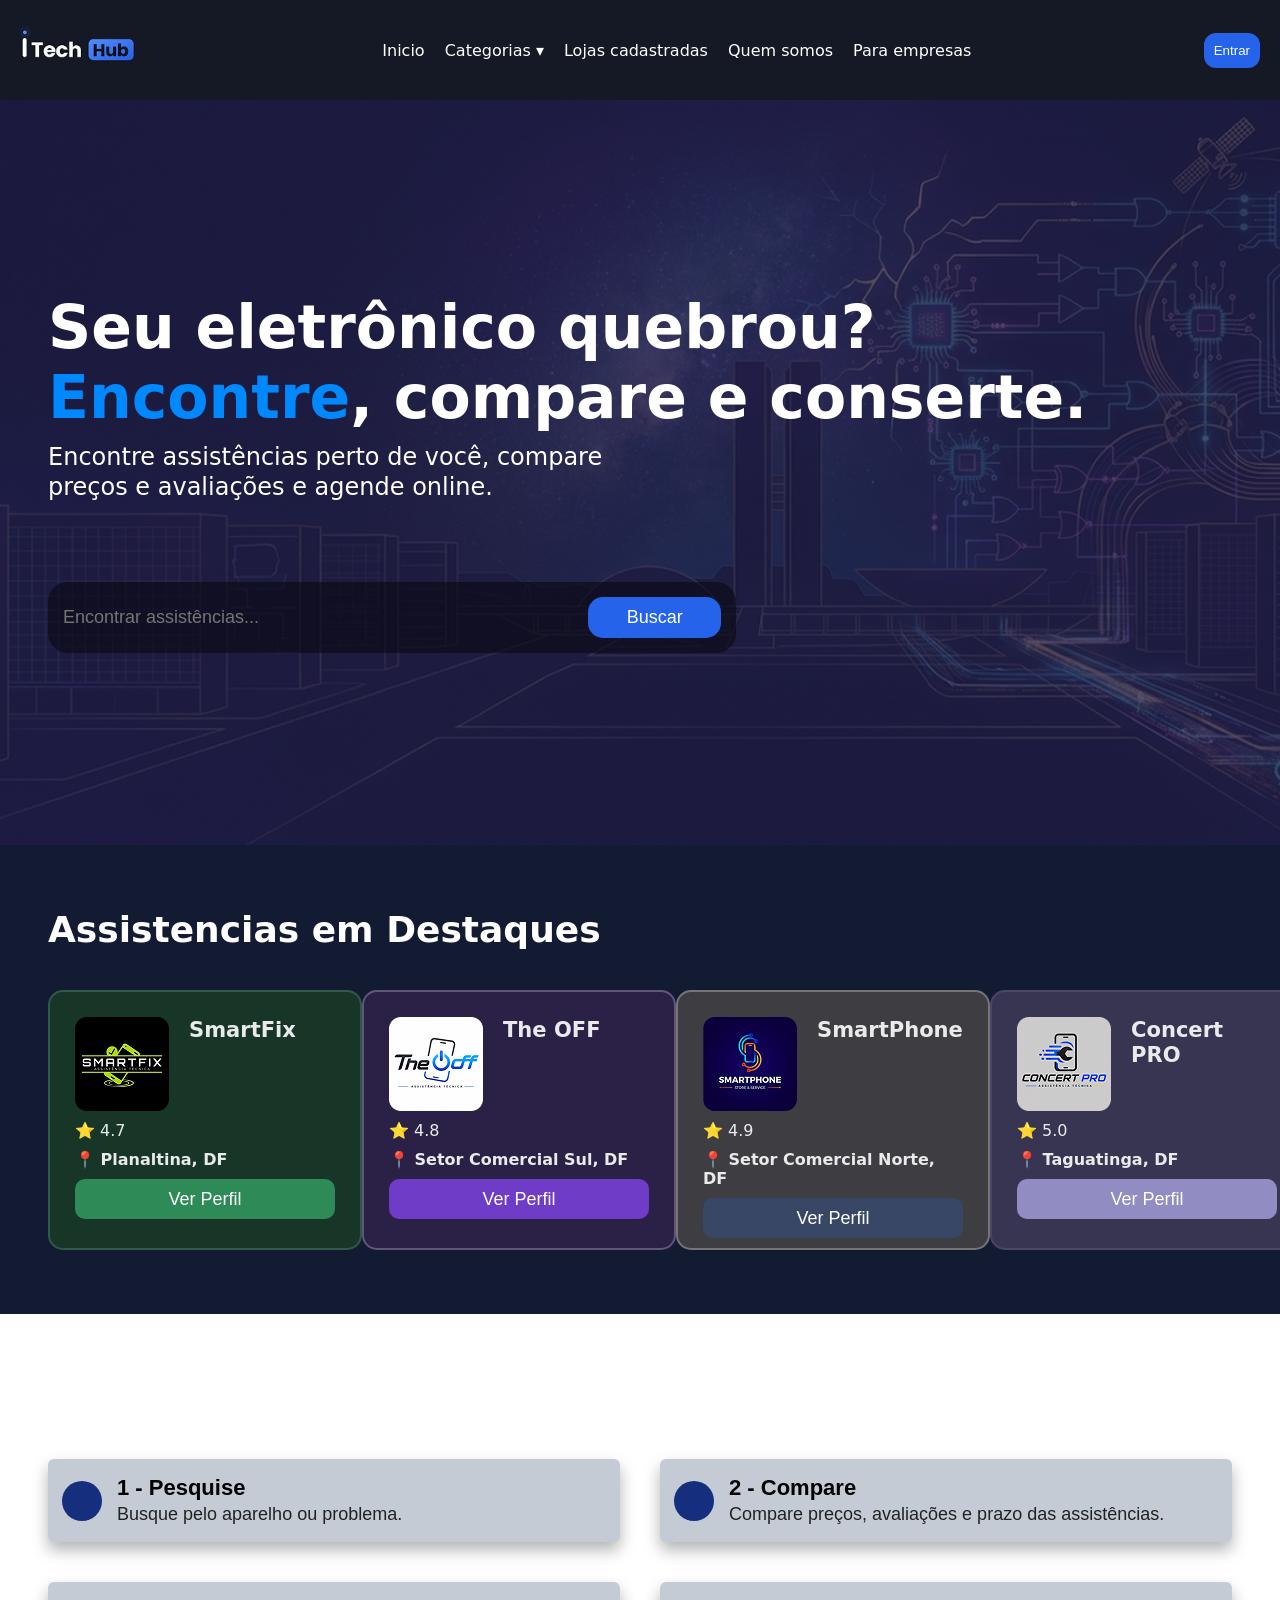
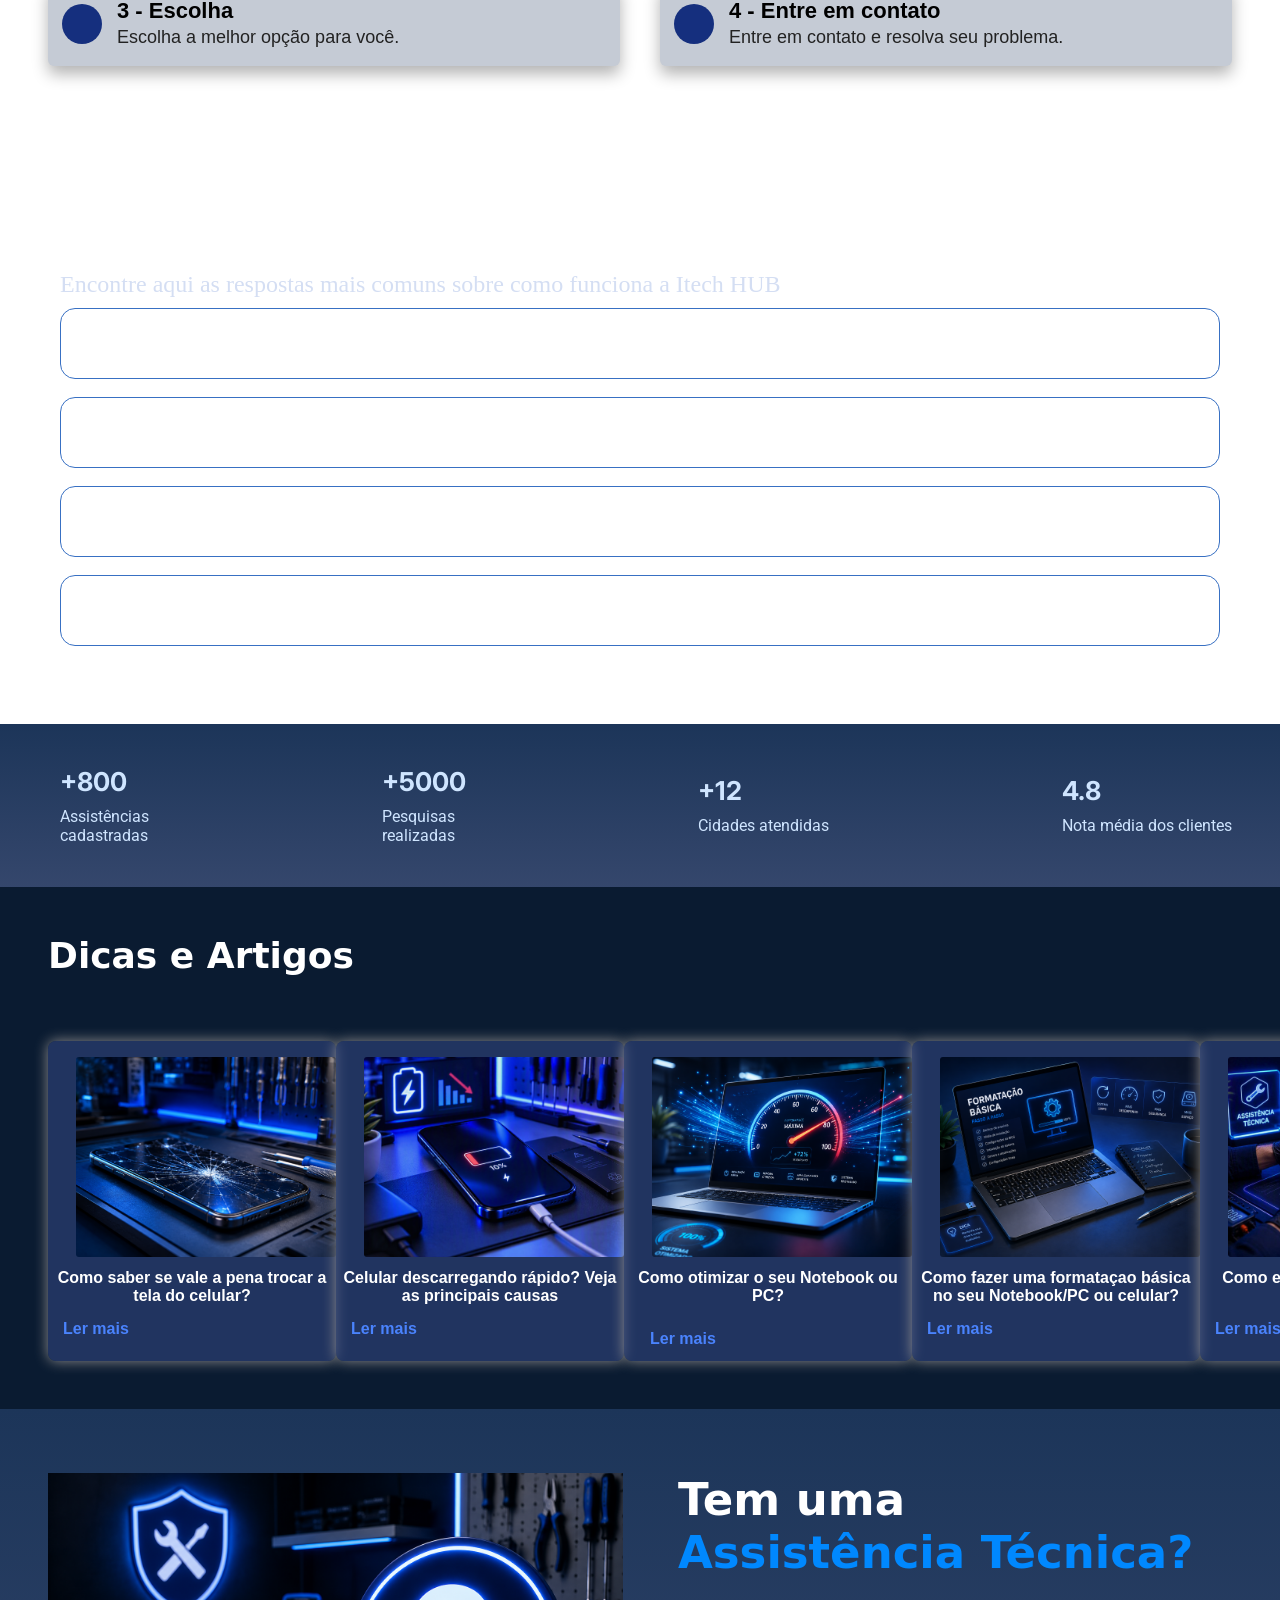
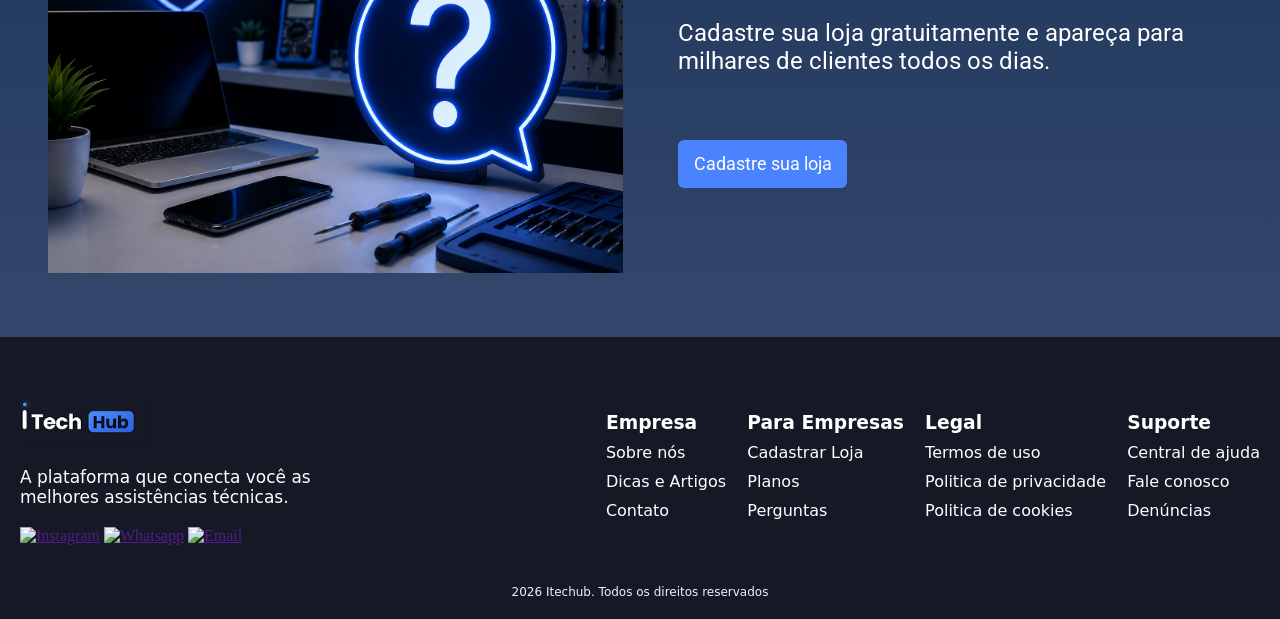
==== commit b4de5db0: "correção de CSS" ====
--- a/index.html
+++ b/index.html
@@ -29,7 +29,7 @@
                         <li><a href="#">Categoria 3</a></li>
                     </ul>
                 </li>
-                <li><a href="#">Agendamentos</a></li>
+                <li><a href="#">Lojas cadastradas</a></li>
                 <li><a href="#">Quem somos</a></li>
                 <li><a href="#">Para empresas</a></li>
             </ul>
@@ -261,7 +261,7 @@
 
             <div class="chamada_Acao">
 
-                <h2 id="h2_Tem_Uma_Assistencia"> Tem uma <br><span id="span_Assistencia"> Assistência Técnica?</span>
+                <h2 id="h2_Tem_Uma_Assistencia"> Tem uma <br><span id="h1-banner"> Assistência Técnica?</span>
                 </h2>
                 <p id="paragrafo_Assistencia">Cadastre sua loja gratuitamente e apareça para <br>milhares de clientes
                     todos os dias.</p>
--- a/style.css
+++ b/style.css
@@ -98,13 +98,6 @@
 }
 
 h1 {
-    font-family: 'Lucida Sans', 'Lucida Sans Regular', 'Lucida Grande', 'Lucida Sans Unicode', Geneva, Verdana, sans-serif;
-    font-size: 55px;
-    line-height: 70px;
-    margin-bottom: 20px;
-}
-
-h1 {
     font-size: 60px;
     font-family: system-ui, -apple-system, BlinkMacSystemFont, 'Segoe UI', Roboto, Oxygen, Ubuntu, Cantarell, 'Open Sans', 'Helvetica Neue', sans-serif;
 }
@@ -151,6 +144,7 @@
     font-family: system-ui, -apple-system, BlinkMacSystemFont, 'Segoe UI', Roboto, Oxygen, Ubuntu, Cantarell, 'Open Sans', 'Helvetica Neue', sans-serif;
     color: #fff;
     font-size: 36px;
+    margin-bottom: 40px;
 }
 
 /* Seção Lojas */
@@ -164,7 +158,6 @@
 
 .lojas {
     display: flex;
-    padding-top: 2em;
     justify-content: space-around;
 }
 
@@ -255,9 +248,7 @@
 }
 
 /* SubLinha Box */
-.local-perfil,
-p,
-h4 {
+.local-perfil, p, h4 {
     margin: 10px 0px;
 }
 
@@ -271,7 +262,7 @@
 
 /* SEÇÃO 5 - AINDA COM ALGUMA DÚVIDA*/
 #duvidas {
-    padding: 100px;
+    padding: 3em;
     cursor: pointer;
     font-size: 20px;
     background-image:
@@ -313,17 +304,8 @@
     padding: 16px 24px;
 }
 
-
-#duvidas h2 {
-    font-family: 'Poppins', sans-serif;
-    font-size: 32px;
-    padding: 10px;
-
-}
-
 #duvidas p {
-    font-size: 20px;
-    padding: 20px 10px;
+    font-size: 24px;
     color: #d4def3;
 }
 
@@ -338,10 +320,10 @@
 /* SEÇÃO 6 - FAIXA DE SATISFAÇÃO*/
 .section_Faixa_Satisfacao {
     display: flex;
-    justify-content: space-around;
-    align-items: center;
-    max-width: 100%;
-    padding: 20px;
+    justify-content: space-between;
+    align-items: center;
+    max-width: 100%;
+    padding: 2em 3em;
     background: linear-gradient(#1C3559, #071d4bd0);
 }
 
@@ -375,30 +357,19 @@
 
 /* SEÇÃO 7 - DICAS E ARTIGOS*/
 .section_Dicas_Artigos {
-
     max-width: 100%;
     display: flex;
     flex-direction: column;
     background-color: #0a1b31;
-    padding: 4em;
-}
-
-#h2_Dicas_Artigos {
-
-    font-family: 'Poppins', sans-serif;
-    font-size: 42px;
-    font-weight: 700;
-    color: #f1f3f8;
+    padding: 3em;
 }
 
 .cards_Dicas {
     display: flex;
     align-items: center;
-    margin-right: 55px;
     max-width: 100%;
     color: #fff;
-    justify-content: space-around;
-    margin-top: 25px;
+    justify-content: space-evenly;
 }
 
 .cards_Dicas_Artigos {
@@ -408,14 +379,12 @@
     border-radius: 8px;
     margin-top: 25px;
     background-color: #2f437ca2;
-
 }
 
 .cards_Dicas_Artigos:hover {
     transform: scale(1.05);
     transition: 0.5s;
 }
-
 
 .imagem_Artigos {
     border-radius: 3px;
@@ -430,6 +399,11 @@
     text-align: center;
     margin-top: 8px;
 
+}
+
+#h2_Tem_Uma_Assistencia{
+    font-size: 45px;
+    font-family: system-ui, -apple-system, BlinkMacSystemFont, 'Segoe UI', Roboto, Oxygen, Ubuntu, Cantarell, 'Open Sans', 'Helvetica Neue', sans-serif;
 }
 
 .link_Artigo {
@@ -472,16 +446,15 @@
     max-width: 100%;
     background: linear-gradient(#1C3559, #071d4bd0);
     color: #fff;
-    padding: 6em 3em;
+    padding: 4em 3em;
 }
 
 .chamada_Acao {
     align-items: center;
     justify-content: center;
-
-}
-
-#span_Assistencia {
+}
+
+#h1-banner {
     color: #0088FF;
 }
 
@@ -489,12 +462,6 @@
     font-family: "Roboto", sans-serif;
     margin-top: 20px;
     font-size: 24px;
-}
-
-#h2_Tem_Uma_Assistencia {
-    font-family: "Roboto", sans-serif;
-    margin-top: 30px;
-    font-size: 58px;
 }
 
 .tem_Uma_Assistencia img {
@@ -512,7 +479,6 @@
     font-size: 18px;
     font-family: "Roboto", sans-serif;
     border: none;
-
 }
 
 #btn_CadastreLoja_Asistencia:hover {
@@ -520,7 +486,6 @@
     transform: scale(1.13);
     background: #cfe5ff;
     color: rgb(20, 55, 129);
-
 }
 
 /* SESSAO COMO FUNCIONA */
@@ -533,14 +498,6 @@
     background-size: cover;
     padding: 4em 3em;
     box-sizing: border-box;
-}
-
-.guia h2 {
-    font-family: 'Lucida Sans', 'Lucida Sans Regular', 'Lucida Grande', 'Lucida Sans Unicode', Geneva, Verdana, sans-serif;
-    margin-bottom: 30px;
-    font-size: 32px;
-    font-weight: 700;
-    color: #ffffff;
 }
 
 .etapas {
@@ -629,101 +586,4 @@
     font-size: 12px;
     color: #EDF2FD;
     font-family: system-ui, -apple-system, BlinkMacSystemFont, 'Segoe UI', Roboto, Oxygen, Ubuntu, Cantarell, 'Open Sans', 'Helvetica Neue', sans-serif;
-}
-
-/* Seção Assis.Destaque */
-/* Titulo */
-h2 {
-    font-family: system-ui, -apple-system, BlinkMacSystemFont, 'Segoe UI', Roboto, Oxygen, Ubuntu, Cantarell, 'Open Sans', 'Helvetica Neue', sans-serif;
-    color: #fff;
-    padding-left: 40px;
-    padding-top: 35px;
-    height: 50px;
-    font-size: 36px;
-    padding-bottom: 40px;
-}
-
-/* Seção Lojas */
-.lojas {
-    font-family: system-ui, -apple-system, BlinkMacSystemFont, 'Segoe UI', Roboto, Oxygen, Ubuntu, Cantarell, 'Open Sans', 'Helvetica Neue', sans-serif;
-    display: flex;
-    margin-top: 0px;
-    justify-content: space-evenly;
-    background-color: #131B33;
-    color: #FFF;
-    padding-bottom: 40px;
-}
-
-/* Box Lojas */
-.info-lojas {
-    border-radius: 15px;
-    color: #e9eaeb;
-    width: 315px;
-    height: 260px;
-    padding: 25px;
-    box-sizing: border-box;
-}
-
-.info-lojas div {
-    margin: 0;
-}
-
-.info-lojas-roxo {
-    background-color: #2b2146;
-    border: solid 2px #61557B;
-}
-
-.info-lojas-roxoclaro {
-    background-color: #383552;
-    border: solid 2px #4B4566;
-}
-
-.info-lojas-verde {
-    background-color: #183628;
-    border: solid 2px #2f5a4a;
-}
-
-.info-lojas-cinza {
-    background-color: #3e3d41;
-    border: solid 2px #757575;
-}
-
-/* Botão Perfil */
-.btn-perfil {
-    border-radius: 10px;
-    color: #fff;
-    height: 40px;
-    width: 260px;
-    border: none;
-    font-size: 18px;
-}
-
-.btn-perfil-roxo {
-    background-color: #6e3cc7;
-}
-
-.btn-perfil-roxoclaro {
-    background-color: #918cc2;
-}
-
-.btn-perfil-verde {
-    background-color: #2e8B57;
-}
-
-.btn-perfil-cinza {
-    background-color: #384766;
-}
-
-/* Imagem Loja */
-.imagem-titulo {
-    display: flex;
-    gap: 20px;
-    font-size: 18px;
-}
-
-/* SubLinha Box */
-.local-perfil,
-p,
-h4 {
-    margin: 10px 0px;
 }
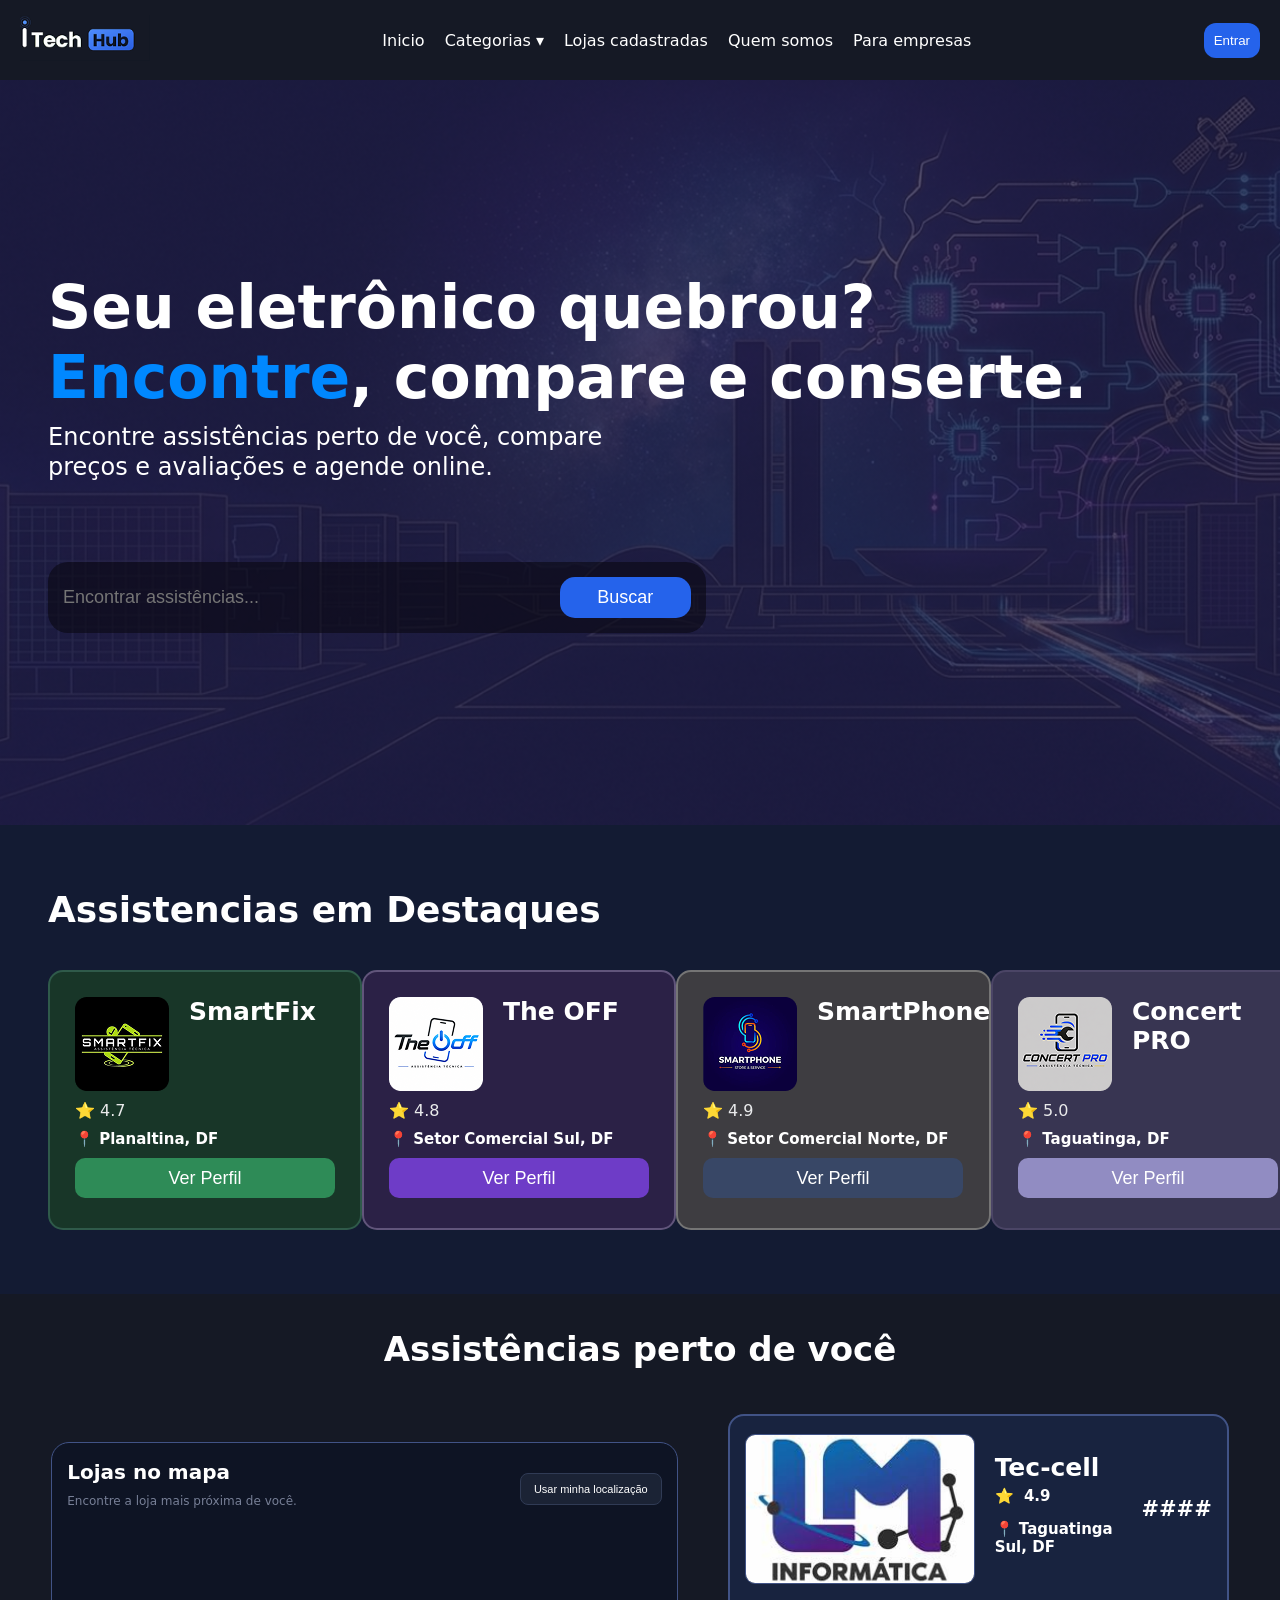
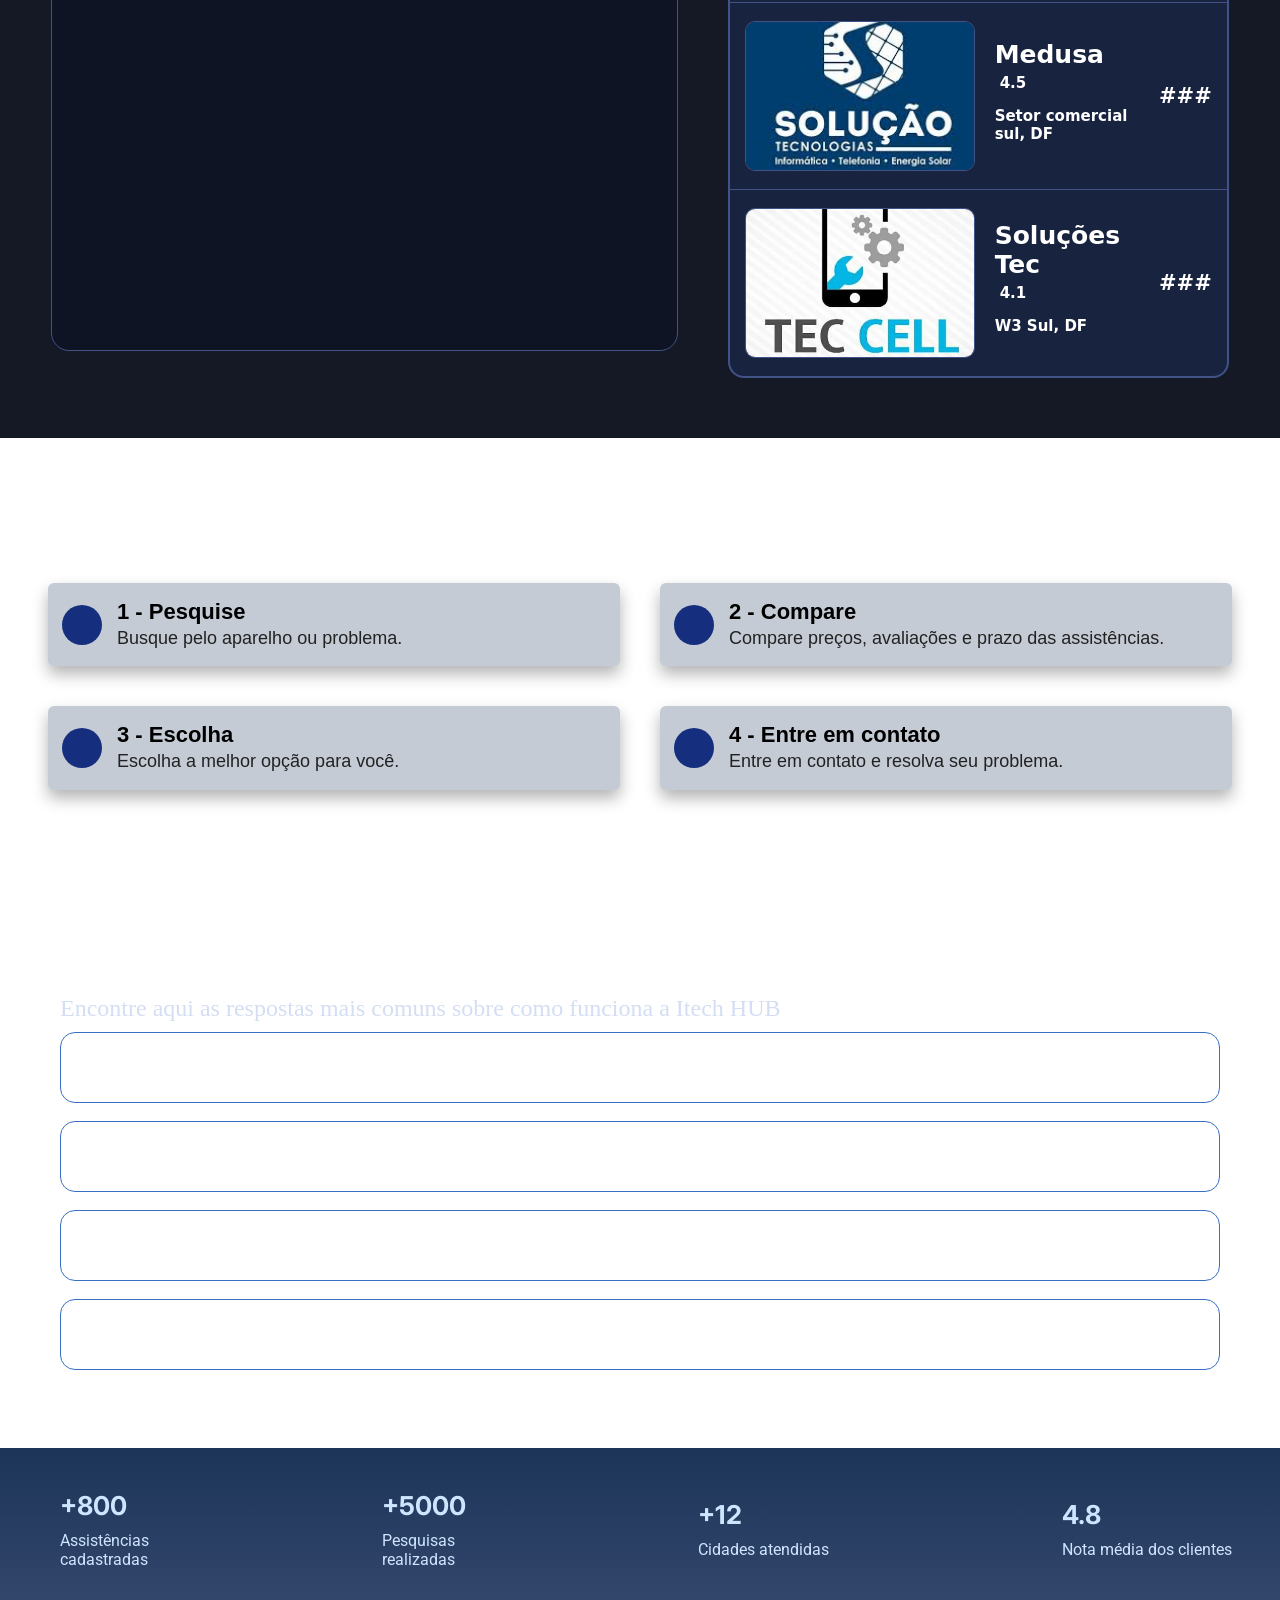
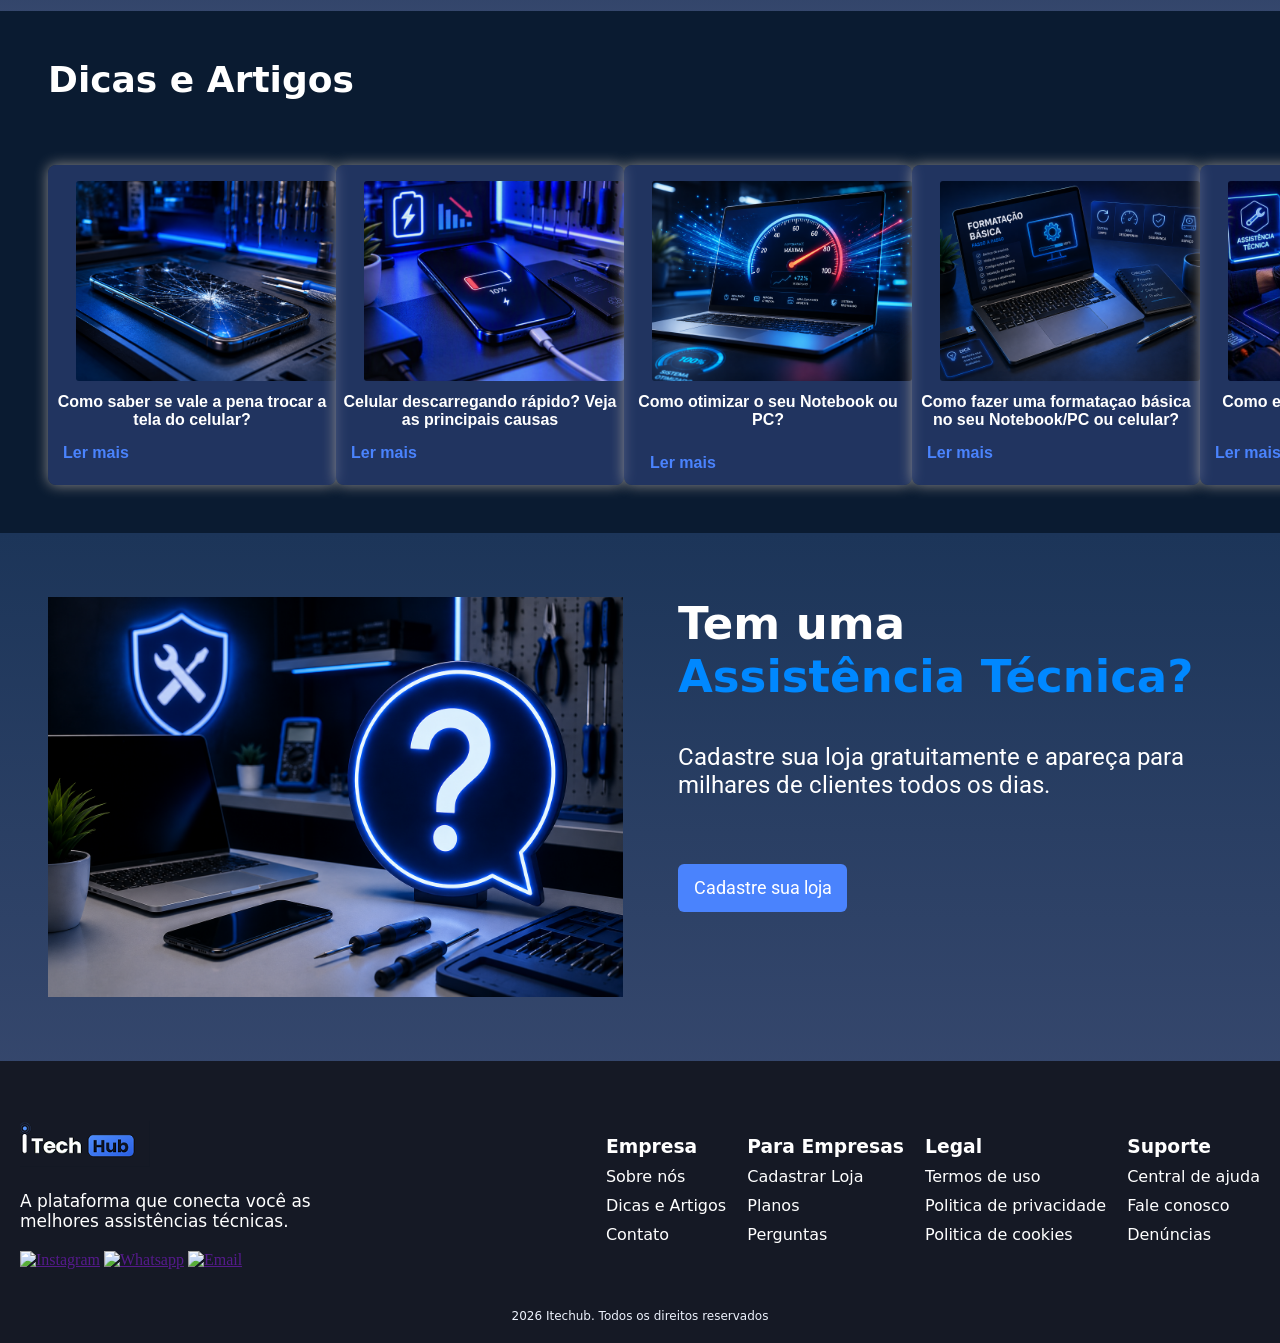
==== commit ad449711: "Merge remote-tracking branch 'origin' into mapa-v1.0" ====
--- a/index.html
+++ b/index.html
@@ -114,7 +114,126 @@
     </section>
 
         <!-- Seção - "Assistências perto de você"-->
-
+        <section class="area_loja">
+
+            <h2>Assistências perto de você</h2>
+        
+            <div class="conteudo-lojas">
+        
+                <!-- MAPA -->
+                <section class="area_mapa">
+        
+                    <div class="titulo-mapa">
+                        <div>
+                            <h3> Lojas no mapa </h3>
+                            <p>Encontre a loja mais próxima de você.</p>
+                        </div>
+        
+                        <button class="btn-localizacao">
+                             Usar minha localização
+                        </button>
+                    </div>
+        
+                    <div id="map">
+                        <iframe 
+                            src="https://www.google.com/maps/embed?pb=!1m14!1m12!1m3!1d15356.743101622922!2d-47.88103976344604!3d-15.79415535244696!2m3!1f0!2f0!3f0!3m2!1i1024!2i768!4f13.1!5e0!3m2!1spt-BR!2sbr!4v1788561605101!5m2!1spt-BR!2sbr"
+                            allowfullscreen=""
+                            loading="lazy"
+                            referrerpolicy="strict-origin-when-cross-origin">
+                        </iframe>
+                    </div>
+        
+                </section>
+        
+        
+                <!-- LISTA DE LOJAS -->
+                <div class="lista-lojas">
+        
+                    <div class="loja">
+        
+                        <img src="img/lm info.jpg" alt="Loja Tec-cell" class="foto-loja">
+        
+                        <div class="info-loja">
+        
+                            <h3 class="titulo-loja">
+                                Tec-cell
+                            </h3>
+        
+                            <div class="avaliacao">
+                                ⭐ <span>4.9</span>
+                            </div>
+        
+                            <p class="localizacao">
+                                📍 Taguatinga Sul, DF
+                            </p>
+        
+                        </div>
+        
+                        <span class="distancia">
+                            ####
+                        </span>
+        
+                    </div>
+        
+        
+                    <div class="loja">
+        
+                        <img src="img/solucoes.jpg" alt="Medusa" class="foto-loja">
+        
+                        <div class="info-loja">
+        
+                            <h3 class="titulo-loja">
+                                Medusa
+                            </h3>
+        
+                            <div class="avaliacao">
+                                 <span>4.5</span>
+                            </div>
+        
+                            <p class="localizacao">
+                                 Setor comercial sul, DF
+                            </p>
+        
+                        </div>
+        
+                        <span class="distancia">
+                            ###
+                        </span>
+        
+                    </div>
+        
+        
+                    <div class="loja">
+        
+                        <img src="img/teccell.jpg" alt="Soluções Tec" class="foto-loja">
+        
+                        <div class="info-loja">
+        
+                            <h3 class="titulo-loja">
+                                Soluções Tec
+                            </h3>
+        
+                            <div class="avaliacao">
+                                <span>4.1</span>
+                            </div>
+        
+                            <p class="localizacao">
+                                 W3 Sul, DF
+                            </p>
+        
+                        </div>
+        
+                        <span class="distancia">
+                            ###
+                        </span>
+        
+                    </div>
+        
+                </div>
+        
+            </div>
+        
+        </section>
 
         <!-- Seção - "Como Funciona" -->
          <section class="guia">
--- a/style.css
+++ b/style.css
@@ -586,4 +586,443 @@
     font-size: 12px;
     color: #EDF2FD;
     font-family: system-ui, -apple-system, BlinkMacSystemFont, 'Segoe UI', Roboto, Oxygen, Ubuntu, Cantarell, 'Open Sans', 'Helvetica Neue', sans-serif;
-}+} 
+
+/*area elisson mapa*/
+
+/* ============================= */
+/* RESET */
+/* ============================= */
+
+* {
+    margin: 0;
+    padding: 0;
+    box-sizing: border-box;
+}
+
+
+/* ============================= */
+/* ÁREA PRINCIPAL */
+/* ============================= */
+
+.area_loja {
+    width: 100%;
+    min-height: 700px;
+
+    background-color: #151925;
+
+    padding: 35px 4% 60px;
+}
+
+
+/* ============================= */
+/* TÍTULO */
+/* ============================= */
+
+.area_loja > h2 {
+    text-align: center;
+
+    color: #ffffff;
+
+    font-family: system-ui, -apple-system, BlinkMacSystemFont,
+        'Segoe UI', Roboto, Oxygen, Ubuntu, Cantarell,
+        'Open Sans', 'Helvetica Neue', sans-serif;
+
+    font-size: 34px;
+
+    margin-bottom: 45px;
+}
+
+
+/* ============================= */
+/* MAPA + LISTA */
+/* ============================= */
+
+.conteudo-lojas {
+
+    max-width: 1320px;
+
+    margin: auto;
+
+    display: grid;
+
+    grid-template-columns: 1.25fr 1fr;
+
+    gap: 50px;
+
+    align-items: center;
+}
+
+
+/* ============================= */
+/* ÁREA DO MAPA */
+/* ============================= */
+
+.area_mapa {
+
+    width: 100%;
+
+    background-color: #0e1424;
+
+    border: 1px solid #415386;
+
+    border-radius: 18px;
+
+    padding: 12px;
+
+    overflow: hidden;
+}
+
+
+/* ============================= */
+/* CABEÇALHO DO MAPA */
+/* ============================= */
+
+.titulo-mapa {
+
+    display: flex;
+
+    justify-content: space-between;
+
+    align-items: center;
+
+    padding: 5px 3px 15px;
+}
+
+
+.titulo-mapa h3 {
+
+    color: #ffffff;
+
+    font-family: system-ui, -apple-system, BlinkMacSystemFont,
+        'Segoe UI', Roboto, sans-serif;
+
+    font-size: 20px;
+
+    margin-bottom: 4px;
+}
+
+
+.titulo-mapa p {
+
+    color: #777f96;
+
+    font-family: system-ui, sans-serif;
+
+    font-size: 12px;
+}
+
+
+/* ============================= */
+/* BOTÃO LOCALIZAÇÃO */
+/* ============================= */
+
+.btn-localizacao {
+
+    background-color: #1b2335;
+
+    border: 1px solid #303b55;
+
+    border-radius: 8px;
+
+    padding: 9px 13px;
+
+    color: #ffffff;
+
+    font-size: 11px;
+
+    cursor: pointer;
+
+    transition: 0.3s;
+}
+
+
+.btn-localizacao:hover {
+
+    background-color: #2563EB;
+
+    border-color: #2563EB;
+}
+
+
+/* ============================= */
+/* MAPA */
+/* ============================= */
+
+#map {
+
+    width: 200%;
+
+    height: 405px;
+
+    border-radius: 13px;
+
+    overflow: hidden;
+}
+
+
+#map iframe {
+
+    width: 100%;
+
+    height: 100%;
+
+    border: 0;
+
+    display: block;
+}
+
+
+/* ============================= */
+/* LISTA DE LOJAS */
+/* ============================= */
+
+.lista-lojas {
+
+    width: 100%;
+
+    background-color: #18233f;
+
+    border: 2px solid #415386;
+
+    border-radius: 16px;
+
+    overflow: hidden;
+}
+
+
+/* ============================= */
+/* CARD DA LOJA */
+/* ============================= */
+
+.loja {
+
+    min-height: 150px;
+
+    padding: 18px 15px;
+
+    display: flex;
+
+    align-items: center;
+
+    gap: 20px;
+
+    position: relative;
+
+    border-bottom: 1px solid #415386;
+
+    transition: 0.3s;
+}
+
+
+.loja:last-child {
+
+    border-bottom: none;
+}
+
+
+.loja:hover {
+
+    background-color: #202d4d;
+}
+
+
+/* ============================= */
+/* FOTO */
+/* ============================= */
+
+.foto-loja {
+
+    width: 230px;
+
+    height: 150px;
+
+    object-fit: cover;
+
+    border-radius: 10px;
+
+    border: 1px solid #415386;
+
+    flex-shrink: 0;
+}
+
+
+/* ============================= */
+/* INFORMAÇÕES */
+/* ============================= */
+
+.info-loja {
+
+    flex: 1;
+
+    display: flex;
+
+    flex-direction: column;
+
+    justify-content: center;
+
+    gap: 5px;
+}
+
+
+/* ============================= */
+/* NOME DA LOJA */
+/* ============================= */
+
+.titulo-loja {
+
+    color: #ffffff;
+
+    font-family: system-ui, -apple-system, BlinkMacSystemFont,
+        'Segoe UI', Roboto, sans-serif;
+
+    font-size: 25px;
+
+    font-weight: 700;
+}
+
+
+/* ============================= */
+/* AVALIAÇÃO */
+/* ============================= */
+
+.avaliacao {
+
+    color: #ffff00;
+
+    font-family: system-ui, sans-serif;
+
+    font-size: 15px;
+
+    font-weight: bold;
+}
+
+
+.avaliacao span {
+
+    color: #ffffff;
+
+    margin-left: 5px;
+}
+
+
+/* ============================= */
+/* LOCALIZAÇÃO */
+/* ============================= */
+
+.localizacao {
+
+    color: #ffffff;
+
+    font-family: system-ui, sans-serif;
+
+    font-size: 15px;
+
+    font-weight: 600;
+}
+
+
+/* ============================= */
+/* DISTÂNCIA */
+/* ============================= */
+
+.distancia {
+
+    color: #ffffff;
+
+    font-family: system-ui, sans-serif;
+
+    font-size: 21px;
+
+    font-weight: bold;
+
+    min-width: 60px;
+
+    text-align: right;
+}
+
+
+/* ============================= */
+/* RESPONSIVIDADE */
+/* ============================= */
+
+@media (max-width: 1000px) {
+
+    .conteudo-lojas {
+
+        grid-template-columns: 1fr;
+
+        gap: 30px;
+    }
+
+    .area_mapa {
+
+        order: 1;
+    }
+
+    .lista-lojas {
+
+        order: 2;
+    }
+}
+
+
+@media (max-width: 600px) {
+
+    .area_loja {
+
+        padding: 30px 15px 50px;
+    }
+
+    .area_loja > h2 {
+
+        font-size: 27px;
+
+        margin-bottom: 30px;
+    }
+
+    .titulo-mapa {
+
+        flex-direction: column;
+
+        align-items: flex-start;
+
+        gap: 12px;
+    }
+
+    #map {
+
+        height: 350px;
+    }
+
+    .loja {
+
+        padding: 15px;
+
+        gap: 12px;
+    }
+
+    .foto-loja {
+
+        width: 100px;
+
+        height: 80px;
+    }
+
+    .titulo-loja {
+
+        font-size: 19px;
+    }
+
+    .localizacao {
+
+        font-size: 12px;
+    }
+
+    .distancia {
+
+        font-size: 16px;
+
+        min-width: 45px;
+    }
+}
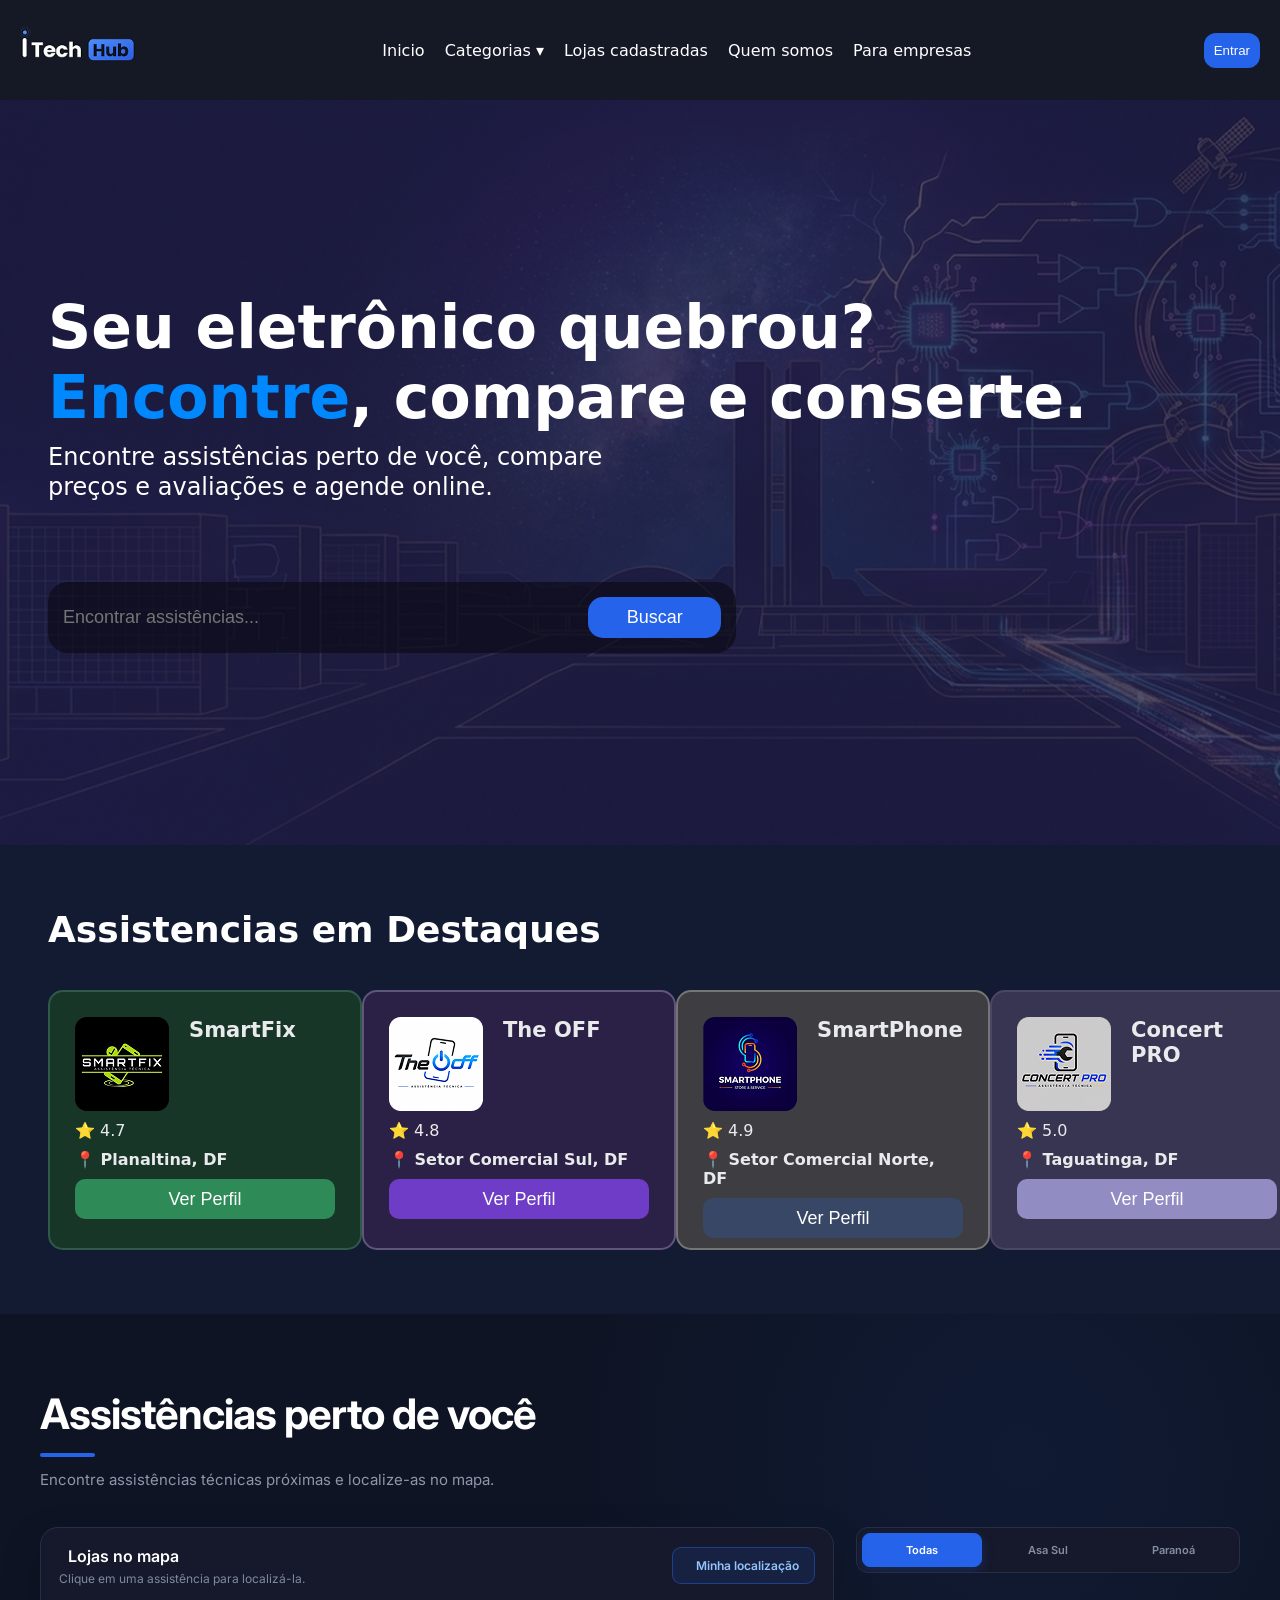
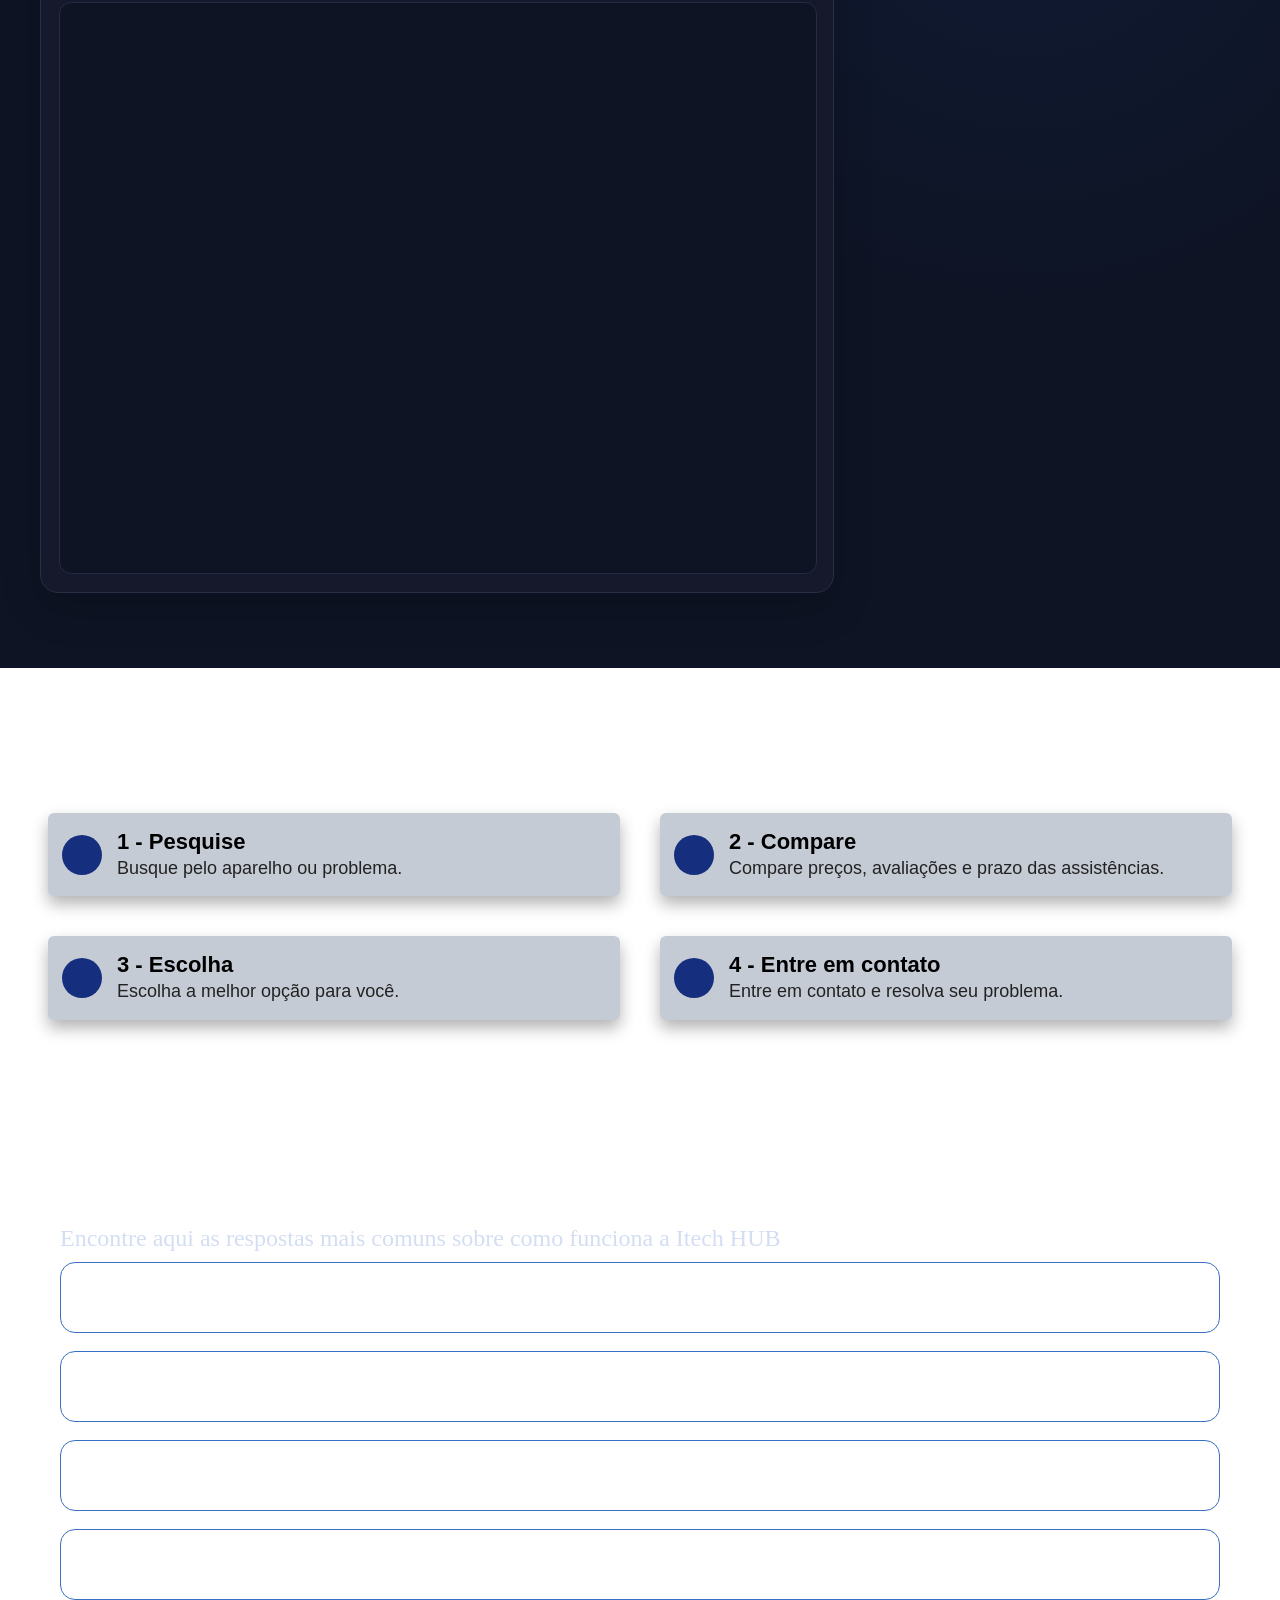
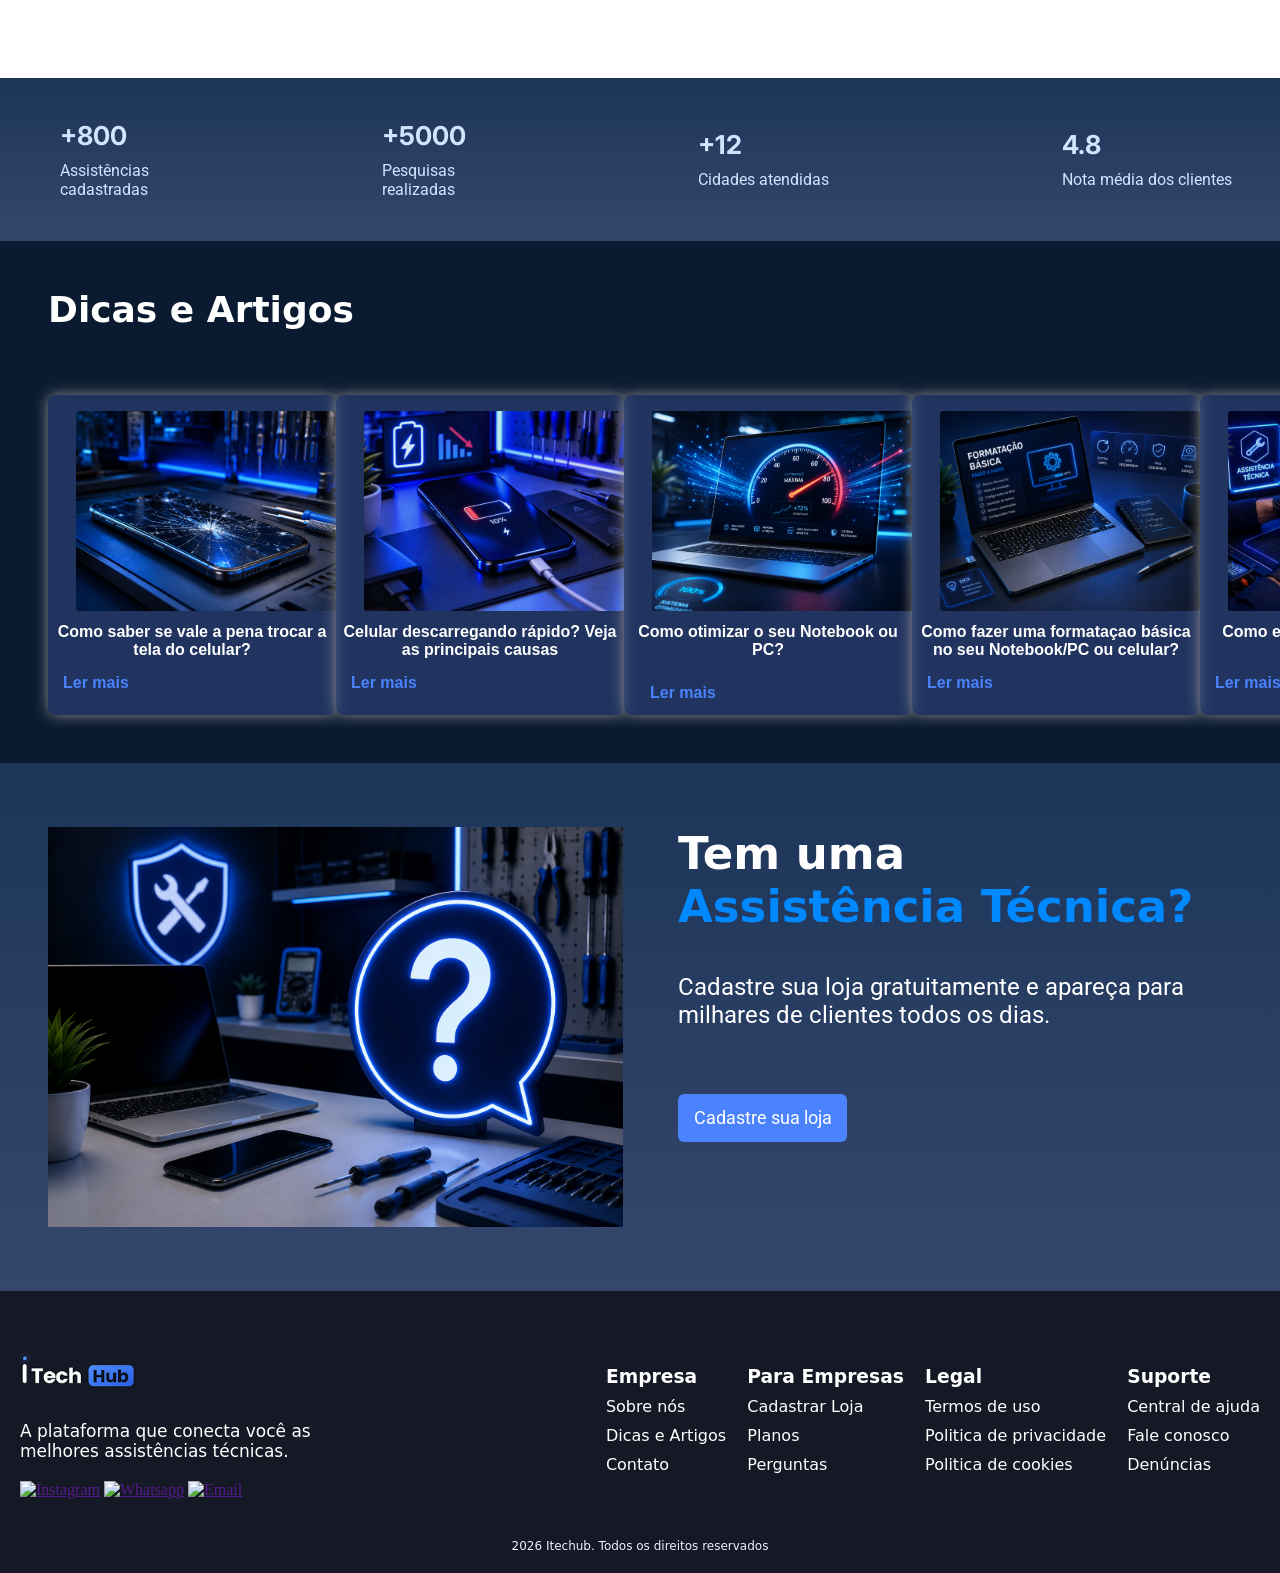
==== commit 53c48567: "mapa" ====
--- a/index.html
+++ b/index.html
@@ -114,118 +114,61 @@
     </section>
 
         <!-- Seção - "Assistências perto de você"-->
-        <section class="area_loja">
-
-            <h2>Assistências perto de você</h2>
-        
-            <div class="conteudo-lojas">
+        <section class="section-assistencias-proximas">
+
+            <div class="titulo-assistencias-proximas">
+                <h2>Assistências perto de você</h2>
+                <p>Encontre assistências técnicas próximas e localize-as no mapa.</p>
+            </div>
+        
+            <div class="area-assistencias">
         
                 <!-- MAPA -->
-                <section class="area_mapa">
-        
-                    <div class="titulo-mapa">
+                <div class="mapa-container">
+        
+                    <div class="cabecalho-mapa">
                         <div>
-                            <h3> Lojas no mapa </h3>
-                            <p>Encontre a loja mais próxima de você.</p>
+                            <h3>
+                                <i class="fa-solid fa-location-dot"></i>
+                                Lojas no mapa
+                            </h3>
+        
+                            <p>Clique em uma assistência para localizá-la.</p>
                         </div>
         
-                        <button class="btn-localizacao">
-                             Usar minha localização
+                        <button id="btn-localizacao">
+                            <i class="fa-solid fa-location-crosshairs"></i>
+                            Minha localização
                         </button>
                     </div>
         
-                    <div id="map">
-                        <iframe 
-                            src="https://www.google.com/maps/embed?pb=!1m14!1m12!1m3!1d15356.743101622922!2d-47.88103976344604!3d-15.79415535244696!2m3!1f0!2f0!3f0!3m2!1i1024!2i768!4f13.1!5e0!3m2!1spt-BR!2sbr!4v1788561605101!5m2!1spt-BR!2sbr"
-                            allowfullscreen=""
-                            loading="lazy"
-                            referrerpolicy="strict-origin-when-cross-origin">
-                        </iframe>
-                    </div>
-        
-                </section>
-        
-        
-                <!-- LISTA DE LOJAS -->
-                <div class="lista-lojas">
-        
-                    <div class="loja">
-        
-                        <img src="img/lm info.jpg" alt="Loja Tec-cell" class="foto-loja">
-        
-                        <div class="info-loja">
-        
-                            <h3 class="titulo-loja">
-                                Tec-cell
-                            </h3>
-        
-                            <div class="avaliacao">
-                                ⭐ <span>4.9</span>
-                            </div>
-        
-                            <p class="localizacao">
-                                📍 Taguatinga Sul, DF
-                            </p>
-        
-                        </div>
-        
-                        <span class="distancia">
-                            ####
-                        </span>
-        
-                    </div>
-        
-        
-                    <div class="loja">
-        
-                        <img src="img/solucoes.jpg" alt="Medusa" class="foto-loja">
-        
-                        <div class="info-loja">
-        
-                            <h3 class="titulo-loja">
-                                Medusa
-                            </h3>
-        
-                            <div class="avaliacao">
-                                 <span>4.5</span>
-                            </div>
-        
-                            <p class="localizacao">
-                                 Setor comercial sul, DF
-                            </p>
-        
-                        </div>
-        
-                        <span class="distancia">
-                            ###
-                        </span>
-        
-                    </div>
-        
-        
-                    <div class="loja">
-        
-                        <img src="img/teccell.jpg" alt="Soluções Tec" class="foto-loja">
-        
-                        <div class="info-loja">
-        
-                            <h3 class="titulo-loja">
-                                Soluções Tec
-                            </h3>
-        
-                            <div class="avaliacao">
-                                <span>4.1</span>
-                            </div>
-        
-                            <p class="localizacao">
-                                 W3 Sul, DF
-                            </p>
-        
-                        </div>
-        
-                        <span class="distancia">
-                            ###
-                        </span>
+                    <div id="map"></div>
+        
+                </div>
+        
+        
+                <!-- LISTA -->
+                <div class="lista-assistencias">
+        
+                    <div class="filtros-assistencias">
+        
+                        <button class="filtro-assistencia ativo" data-regiao="todos">
+                            Todas
+                        </button>
+        
+                        <button class="filtro-assistencia" data-regiao="asa-sul">
+                            Asa Sul
+                        </button>
+        
+                        <button class="filtro-assistencia" data-regiao="paranoa">
+                            Paranoá
+                        </button>
+        
+                    </div>
+        
+                    <div id="store-list">
+        
+                        <!-- Cards gerados pelo JavaScript -->
         
                     </div>
         
@@ -451,7 +394,9 @@
             <p class="direitos-footer">2026 Itechub. Todos os direitos reservados</p>
         </footer>
     </main>
-   
+
+    <script src="https://unpkg.com/leaflet@1.9.4/dist/leaflet.js"></script>
+    <script src="mapa.js"></script>
 
 </body>
 
--- a/style.css
+++ b/style.css
@@ -255,6 +255,820 @@
 /* SEÇÃO 3 - Assistências perto de você*/
 
 
+/* =========================================================
+   ITECHUB
+   ASSISTÊNCIAS PERTO DE VOCÊ
+   ========================================================= */
+
+
+/* =========================================================
+   SEÇÃO PRINCIPAL
+   ========================================================= */
+
+   .section-assistencias-proximas {
+    width: 100%;
+
+    padding: 75px 40px;
+
+    box-sizing: border-box;
+
+    background:
+        radial-gradient(
+            circle at 80% 15%,
+            rgba(37, 99, 235, 0.08),
+            transparent 35%
+        ),
+        #0e1424;
+}
+
+
+/* =========================================================
+   TÍTULO
+   ========================================================= */
+
+.titulo-assistencias-proximas {
+    width: 100%;
+    max-width: 1400px;
+
+    margin: 0 auto 35px;
+}
+
+.titulo-assistencias-proximas h2 {
+    height: auto;
+
+    margin: 0;
+    padding: 0;
+
+    background: transparent;
+
+    color: #ffffff;
+
+    font-family: "Inter", sans-serif;
+
+    font-size: 42px;
+    font-weight: 700;
+
+    line-height: 1.2;
+
+    letter-spacing: -1px;
+}
+
+.titulo-assistencias-proximas h2::after {
+    content: "";
+
+    display: block;
+
+    width: 55px;
+    height: 4px;
+
+    margin-top: 14px;
+
+    background: #2563eb;
+
+    border-radius: 10px;
+}
+
+.titulo-assistencias-proximas p {
+    margin: 12px 0 0;
+
+    color: #8f96a8;
+
+    font-family: "Inter", sans-serif;
+
+    font-size: 15px;
+
+    line-height: 1.5;
+}
+
+
+/* =========================================================
+   MAPA + LISTA
+   ========================================================= */
+
+.area-assistencias {
+    width: 100%;
+    max-width: 1400px;
+
+    margin: 0 auto;
+
+    display: grid;
+
+    grid-template-columns:
+        minmax(0, 1.55fr)
+        minmax(350px, 0.75fr);
+
+    gap: 22px;
+
+    align-items: stretch;
+}
+
+
+/* =========================================================
+   CONTAINER DO MAPA
+   ========================================================= */
+
+.mapa-container {
+    position: relative;
+
+    min-width: 0;
+
+    padding: 18px;
+
+    background: #16192b;
+
+    border: 1px solid #2a2e45;
+
+    border-radius: 18px;
+
+    box-sizing: border-box;
+
+    overflow: hidden;
+
+    box-shadow:
+        0 15px 40px rgba(0, 0, 0, 0.18);
+}
+
+
+/* =========================================================
+   CABEÇALHO DO MAPA
+   ========================================================= */
+
+.cabecalho-mapa {
+    display: flex;
+
+    align-items: center;
+
+    justify-content: space-between;
+
+    gap: 20px;
+
+    margin-bottom: 16px;
+}
+
+.cabecalho-mapa h3 {
+    margin: 0;
+
+    display: flex;
+
+    align-items: center;
+
+    gap: 9px;
+
+    color: #ffffff;
+
+    font-family: "Inter", sans-serif;
+
+    font-size: 16px;
+
+    font-weight: 600;
+}
+
+.cabecalho-mapa h3 i {
+    color: #2563eb;
+
+    font-size: 15px;
+}
+
+.cabecalho-mapa p {
+    margin: 5px 0 0;
+
+    color: #7f899e;
+
+    font-family: "Inter", sans-serif;
+
+    font-size: 12px;
+}
+
+
+/* =========================================================
+   BOTÃO MINHA LOCALIZAÇÃO
+   ========================================================= */
+
+#btn-localizacao {
+    display: inline-flex;
+
+    align-items: center;
+
+    justify-content: center;
+
+    gap: 8px;
+
+    padding: 10px 15px;
+
+    border: 1px solid rgba(37, 99, 235, 0.45);
+
+    border-radius: 9px;
+
+    background: rgba(37, 99, 235, 0.12);
+
+    color: #93c5fd;
+
+    font-family: "Inter", sans-serif;
+
+    font-size: 12px;
+
+    font-weight: 600;
+
+    white-space: nowrap;
+
+    cursor: pointer;
+
+    transition: 0.25s ease;
+}
+
+#btn-localizacao:hover {
+    background: #2563eb;
+
+    border-color: #2563eb;
+
+    color: #ffffff;
+
+    transform: translateY(-1px);
+}
+
+#btn-localizacao i {
+    font-size: 12px;
+}
+
+
+/* =========================================================
+   MAPA
+   ========================================================= */
+
+#map {
+    width: 100%;
+
+    height: 570px;
+
+    background: #0e1424;
+
+    border: 1px solid #252b40;
+
+    border-radius: 12px;
+
+    overflow: hidden;
+}
+
+
+/* =========================================================
+   LEAFLET
+   ========================================================= */
+
+.leaflet-container {
+    width: 100%;
+    height: 100%;
+
+    font-family: "Inter", sans-serif;
+
+    background: #0e1424;
+}
+
+
+/* Controles do mapa */
+
+.leaflet-control-zoom {
+    border: none !important;
+
+    box-shadow:
+        0 8px 20px rgba(0, 0, 0, 0.35) !important;
+}
+
+.leaflet-control-zoom a {
+    width: 32px !important;
+    height: 32px !important;
+
+    display: flex !important;
+
+    align-items: center;
+    justify-content: center;
+
+    background: #16192b !important;
+
+    color: #ffffff !important;
+
+    border: 1px solid #2a2e45 !important;
+}
+
+.leaflet-control-zoom a:hover {
+    background: #2563eb !important;
+}
+
+
+/* =========================================================
+   POPUP DO MAPA
+   ========================================================= */
+
+.leaflet-popup-content-wrapper {
+    background: #1e2238;
+
+    color: #ffffff;
+
+    border: 1px solid #2a2e45;
+
+    border-radius: 12px;
+
+    box-shadow:
+        0 12px 35px rgba(0, 0, 0, 0.35);
+}
+
+.leaflet-popup-tip {
+    background: #1e2238;
+}
+
+.leaflet-popup-content {
+    margin: 14px;
+}
+
+.popup-loja h3 {
+    margin: 0 0 7px;
+
+    color: #ffffff;
+
+    font-family: "Inter", sans-serif;
+
+    font-size: 15px;
+}
+
+.popup-loja p {
+    margin: 5px 0;
+
+    color: #aeb5c4;
+
+    font-family: "Inter", sans-serif;
+
+    font-size: 12px;
+}
+
+.popup-avaliacao {
+    color: #facc15;
+}
+
+
+/* =========================================================
+   LISTA DE ASSISTÊNCIAS
+   ========================================================= */
+
+.lista-assistencias {
+    min-width: 0;
+
+    display: flex;
+
+    flex-direction: column;
+}
+
+
+/* =========================================================
+   FILTROS
+   ========================================================= */
+
+.filtros-assistencias {
+    display: flex;
+
+    align-items: center;
+
+    gap: 6px;
+
+    padding: 5px;
+
+    margin-bottom: 12px;
+
+    background: #16192b;
+
+    border: 1px solid #2a2e45;
+
+    border-radius: 12px;
+
+    overflow-x: auto;
+}
+
+.filtros-assistencias::-webkit-scrollbar {
+    height: 0;
+}
+
+.filtro-assistencia {
+    flex: 1;
+
+    min-width: max-content;
+
+    padding: 9px 13px;
+
+    border: 1px solid transparent;
+
+    border-radius: 8px;
+
+    background: transparent;
+
+    color: #858da0;
+
+    font-family: "Inter", sans-serif;
+
+    font-size: 11px;
+
+    font-weight: 600;
+
+    cursor: pointer;
+
+    transition: 0.25s ease;
+}
+
+.filtro-assistencia:hover {
+    background: #202642;
+
+    color: #ffffff;
+}
+
+.filtro-assistencia.ativo {
+    background: #2563eb;
+
+    color: #ffffff;
+
+    border-color: #2563eb;
+
+    box-shadow:
+        0 4px 12px rgba(37, 99, 235, 0.22);
+}
+
+
+/* =========================================================
+   LISTA DOS CARDS
+   ========================================================= */
+
+#store-list {
+    width: 100%;
+
+    display: flex;
+
+    flex-direction: column;
+
+    gap: 10px;
+
+    max-height: 570px;
+
+    padding-right: 5px;
+
+    overflow-y: auto;
+}
+
+
+/* Scroll */
+
+#store-list::-webkit-scrollbar {
+    width: 5px;
+}
+
+#store-list::-webkit-scrollbar-track {
+    background: transparent;
+}
+
+#store-list::-webkit-scrollbar-thumb {
+    background: #2a2e45;
+
+    border-radius: 20px;
+}
+
+#store-list::-webkit-scrollbar-thumb:hover {
+    background: #2563eb;
+}
+
+
+/* =========================================================
+   CARD DA ASSISTÊNCIA
+   ========================================================= */
+
+.store-card {
+    position: relative;
+
+    width: 100%;
+
+    display: flex;
+
+    align-items: center;
+
+    gap: 13px;
+
+    padding: 13px;
+
+    box-sizing: border-box;
+
+    background:
+        linear-gradient(
+            135deg,
+            #16192b,
+            #151827
+        );
+
+    border: 1px solid #272c41;
+
+    border-radius: 13px;
+
+    cursor: pointer;
+
+    transition:
+        0.25s ease;
+}
+
+
+/* Linha azul lateral */
+
+.store-card::before {
+    content: "";
+
+    position: absolute;
+
+    left: 0;
+
+    top: 13px;
+    bottom: 13px;
+
+    width: 3px;
+
+    background: #2563eb;
+
+    border-radius: 0 5px 5px 0;
+
+    opacity: 0;
+
+    transition: 0.25s ease;
+}
+
+
+/* Hover / ativo */
+
+.store-card:hover,
+.store-card.active {
+    background: #1b2034;
+
+    border-color: rgba(37, 99, 235, 0.55);
+
+    transform: translateY(-2px);
+
+    box-shadow:
+        0 8px 25px rgba(0, 0, 0, 0.20);
+}
+
+.store-card:hover::before,
+.store-card.active::before {
+    opacity: 1;
+}
+
+
+/* =========================================================
+   IMAGEM DA ASSISTÊNCIA
+   ========================================================= */
+
+.store-card img {
+    width: 82px;
+    height: 70px;
+
+    flex-shrink: 0;
+
+    object-fit: cover;
+
+    border-radius: 9px;
+
+    border: 1px solid #30364d;
+
+    background: #101421;
+}
+
+
+/* =========================================================
+   INFORMAÇÕES
+   ========================================================= */
+
+.store-card-info {
+    min-width: 0;
+
+    display: flex;
+
+    flex-direction: column;
+
+    justify-content: center;
+}
+
+.store-card-info h3 {
+    margin: 0;
+
+    color: #ffffff;
+
+    font-family: "Inter", sans-serif;
+
+    font-size: 14px;
+
+    font-weight: 650;
+
+    white-space: nowrap;
+
+    overflow: hidden;
+
+    text-overflow: ellipsis;
+}
+
+
+/* =========================================================
+   AVALIAÇÃO
+   ========================================================= */
+
+.rating-loja {
+    display: flex;
+
+    align-items: center;
+
+    gap: 5px;
+
+    margin-top: 5px;
+
+    color: #facc15;
+
+    font-size: 11px;
+}
+
+.rating-loja span {
+    color: #dce1eb;
+
+    font-size: 11px;
+
+    font-weight: 600;
+}
+
+
+/* =========================================================
+   ENDEREÇO
+   ========================================================= */
+
+.endereco-loja {
+    display: flex;
+
+    align-items: center;
+
+    gap: 5px;
+
+    margin-top: 5px;
+
+    color: #858da0;
+
+    font-family: "Inter", sans-serif;
+
+    font-size: 10px;
+
+    white-space: nowrap;
+
+    overflow: hidden;
+
+    text-overflow: ellipsis;
+}
+
+.endereco-loja i {
+    flex-shrink: 0;
+
+    color: #3b82f6;
+
+    font-size: 10px;
+}
+
+
+/* =========================================================
+   STATUS
+   ========================================================= */
+
+.status-loja {
+    width: fit-content;
+
+    margin-top: 7px;
+
+    padding: 3px 8px;
+
+    border-radius: 20px;
+
+    font-family: "Inter", sans-serif;
+
+    font-size: 9px;
+
+    font-weight: 600;
+}
+
+.status-aberto {
+    background: rgba(34, 197, 94, 0.10);
+
+    color: #4ade80;
+
+    border: 1px solid rgba(74, 222, 128, 0.12);
+}
+
+.status-fechado {
+    background: rgba(239, 68, 68, 0.10);
+
+    color: #f87171;
+
+    border: 1px solid rgba(248, 113, 113, 0.12);
+}
+
+
+/* =========================================================
+   RESPONSIVIDADE — 1100px
+   ========================================================= */
+
+@media (max-width: 1100px) {
+
+    .area-assistencias {
+        grid-template-columns: 1fr;
+    }
+
+    #map {
+        height: 500px;
+    }
+
+    #store-list {
+        display: grid;
+
+        grid-template-columns: repeat(2, 1fr);
+
+        max-height: none;
+    }
+}
+
+
+/* =========================================================
+   RESPONSIVIDADE — 700px
+   ========================================================= */
+
+@media (max-width: 700px) {
+
+    .section-assistencias-proximas {
+        padding: 55px 20px;
+    }
+
+    .titulo-assistencias-proximas h2 {
+        font-size: 32px;
+    }
+
+    .titulo-assistencias-proximas p {
+        font-size: 14px;
+    }
+
+    .cabecalho-mapa {
+        flex-direction: column;
+
+        align-items: flex-start;
+    }
+
+    #btn-localizacao {
+        width: 100%;
+    }
+
+    #map {
+        height: 400px;
+    }
+
+    #store-list {
+        display: grid;
+
+        grid-template-columns: 1fr;
+
+        max-height: none;
+    }
+}
+
+
+/* =========================================================
+   RESPONSIVIDADE — 450px
+   ========================================================= */
+
+@media (max-width: 450px) {
+
+    .section-assistencias-proximas {
+        padding: 45px 14px;
+    }
+
+    .titulo-assistencias-proximas h2 {
+        font-size: 27px;
+    }
+
+    .titulo-assistencias-proximas p {
+        font-size: 13px;
+    }
+
+    .mapa-container {
+        padding: 13px;
+    }
+
+    #map {
+        height: 350px;
+    }
+
+    .store-card {
+        padding: 11px;
+    }
+
+    .store-card img {
+        width: 72px;
+        height: 62px;
+    }
+
+    .store-card-info h3 {
+        font-size: 13px;
+    }
+}
 
 /* SEÇÃO 4 - COMO FUNCIONA*/
 
@@ -588,441 +1402,4 @@
     font-family: system-ui, -apple-system, BlinkMacSystemFont, 'Segoe UI', Roboto, Oxygen, Ubuntu, Cantarell, 'Open Sans', 'Helvetica Neue', sans-serif;
 } 
 
-/*area elisson mapa*/
-
-/* ============================= */
-/* RESET */
-/* ============================= */
-
-* {
-    margin: 0;
-    padding: 0;
-    box-sizing: border-box;
-}
-
-
-/* ============================= */
-/* ÁREA PRINCIPAL */
-/* ============================= */
-
-.area_loja {
-    width: 100%;
-    min-height: 700px;
-
-    background-color: #151925;
-
-    padding: 35px 4% 60px;
-}
-
-
-/* ============================= */
-/* TÍTULO */
-/* ============================= */
-
-.area_loja > h2 {
-    text-align: center;
-
-    color: #ffffff;
-
-    font-family: system-ui, -apple-system, BlinkMacSystemFont,
-        'Segoe UI', Roboto, Oxygen, Ubuntu, Cantarell,
-        'Open Sans', 'Helvetica Neue', sans-serif;
-
-    font-size: 34px;
-
-    margin-bottom: 45px;
-}
-
-
-/* ============================= */
-/* MAPA + LISTA */
-/* ============================= */
-
-.conteudo-lojas {
-
-    max-width: 1320px;
-
-    margin: auto;
-
-    display: grid;
-
-    grid-template-columns: 1.25fr 1fr;
-
-    gap: 50px;
-
-    align-items: center;
-}
-
-
-/* ============================= */
-/* ÁREA DO MAPA */
-/* ============================= */
-
-.area_mapa {
-
-    width: 100%;
-
-    background-color: #0e1424;
-
-    border: 1px solid #415386;
-
-    border-radius: 18px;
-
-    padding: 12px;
-
-    overflow: hidden;
-}
-
-
-/* ============================= */
-/* CABEÇALHO DO MAPA */
-/* ============================= */
-
-.titulo-mapa {
-
-    display: flex;
-
-    justify-content: space-between;
-
-    align-items: center;
-
-    padding: 5px 3px 15px;
-}
-
-
-.titulo-mapa h3 {
-
-    color: #ffffff;
-
-    font-family: system-ui, -apple-system, BlinkMacSystemFont,
-        'Segoe UI', Roboto, sans-serif;
-
-    font-size: 20px;
-
-    margin-bottom: 4px;
-}
-
-
-.titulo-mapa p {
-
-    color: #777f96;
-
-    font-family: system-ui, sans-serif;
-
-    font-size: 12px;
-}
-
-
-/* ============================= */
-/* BOTÃO LOCALIZAÇÃO */
-/* ============================= */
-
-.btn-localizacao {
-
-    background-color: #1b2335;
-
-    border: 1px solid #303b55;
-
-    border-radius: 8px;
-
-    padding: 9px 13px;
-
-    color: #ffffff;
-
-    font-size: 11px;
-
-    cursor: pointer;
-
-    transition: 0.3s;
-}
-
-
-.btn-localizacao:hover {
-
-    background-color: #2563EB;
-
-    border-color: #2563EB;
-}
-
-
-/* ============================= */
-/* MAPA */
-/* ============================= */
-
-#map {
-
-    width: 200%;
-
-    height: 405px;
-
-    border-radius: 13px;
-
-    overflow: hidden;
-}
-
-
-#map iframe {
-
-    width: 100%;
-
-    height: 100%;
-
-    border: 0;
-
-    display: block;
-}
-
-
-/* ============================= */
-/* LISTA DE LOJAS */
-/* ============================= */
-
-.lista-lojas {
-
-    width: 100%;
-
-    background-color: #18233f;
-
-    border: 2px solid #415386;
-
-    border-radius: 16px;
-
-    overflow: hidden;
-}
-
-
-/* ============================= */
-/* CARD DA LOJA */
-/* ============================= */
-
-.loja {
-
-    min-height: 150px;
-
-    padding: 18px 15px;
-
-    display: flex;
-
-    align-items: center;
-
-    gap: 20px;
-
-    position: relative;
-
-    border-bottom: 1px solid #415386;
-
-    transition: 0.3s;
-}
-
-
-.loja:last-child {
-
-    border-bottom: none;
-}
-
-
-.loja:hover {
-
-    background-color: #202d4d;
-}
-
-
-/* ============================= */
-/* FOTO */
-/* ============================= */
-
-.foto-loja {
-
-    width: 230px;
-
-    height: 150px;
-
-    object-fit: cover;
-
-    border-radius: 10px;
-
-    border: 1px solid #415386;
-
-    flex-shrink: 0;
-}
-
-
-/* ============================= */
-/* INFORMAÇÕES */
-/* ============================= */
-
-.info-loja {
-
-    flex: 1;
-
-    display: flex;
-
-    flex-direction: column;
-
-    justify-content: center;
-
-    gap: 5px;
-}
-
-
-/* ============================= */
-/* NOME DA LOJA */
-/* ============================= */
-
-.titulo-loja {
-
-    color: #ffffff;
-
-    font-family: system-ui, -apple-system, BlinkMacSystemFont,
-        'Segoe UI', Roboto, sans-serif;
-
-    font-size: 25px;
-
-    font-weight: 700;
-}
-
-
-/* ============================= */
-/* AVALIAÇÃO */
-/* ============================= */
-
-.avaliacao {
-
-    color: #ffff00;
-
-    font-family: system-ui, sans-serif;
-
-    font-size: 15px;
-
-    font-weight: bold;
-}
-
-
-.avaliacao span {
-
-    color: #ffffff;
-
-    margin-left: 5px;
-}
-
-
-/* ============================= */
-/* LOCALIZAÇÃO */
-/* ============================= */
-
-.localizacao {
-
-    color: #ffffff;
-
-    font-family: system-ui, sans-serif;
-
-    font-size: 15px;
-
-    font-weight: 600;
-}
-
-
-/* ============================= */
-/* DISTÂNCIA */
-/* ============================= */
-
-.distancia {
-
-    color: #ffffff;
-
-    font-family: system-ui, sans-serif;
-
-    font-size: 21px;
-
-    font-weight: bold;
-
-    min-width: 60px;
-
-    text-align: right;
-}
-
-
-/* ============================= */
-/* RESPONSIVIDADE */
-/* ============================= */
-
-@media (max-width: 1000px) {
-
-    .conteudo-lojas {
-
-        grid-template-columns: 1fr;
-
-        gap: 30px;
-    }
-
-    .area_mapa {
-
-        order: 1;
-    }
-
-    .lista-lojas {
-
-        order: 2;
-    }
-}
-
-
-@media (max-width: 600px) {
-
-    .area_loja {
-
-        padding: 30px 15px 50px;
-    }
-
-    .area_loja > h2 {
-
-        font-size: 27px;
-
-        margin-bottom: 30px;
-    }
-
-    .titulo-mapa {
-
-        flex-direction: column;
-
-        align-items: flex-start;
-
-        gap: 12px;
-    }
-
-    #map {
-
-        height: 350px;
-    }
-
-    .loja {
-
-        padding: 15px;
-
-        gap: 12px;
-    }
-
-    .foto-loja {
-
-        width: 100px;
-
-        height: 80px;
-    }
-
-    .titulo-loja {
-
-        font-size: 19px;
-    }
-
-    .localizacao {
-
-        font-size: 12px;
-    }
-
-    .distancia {
-
-        font-size: 16px;
-
-        min-width: 45px;
-    }
-}
+
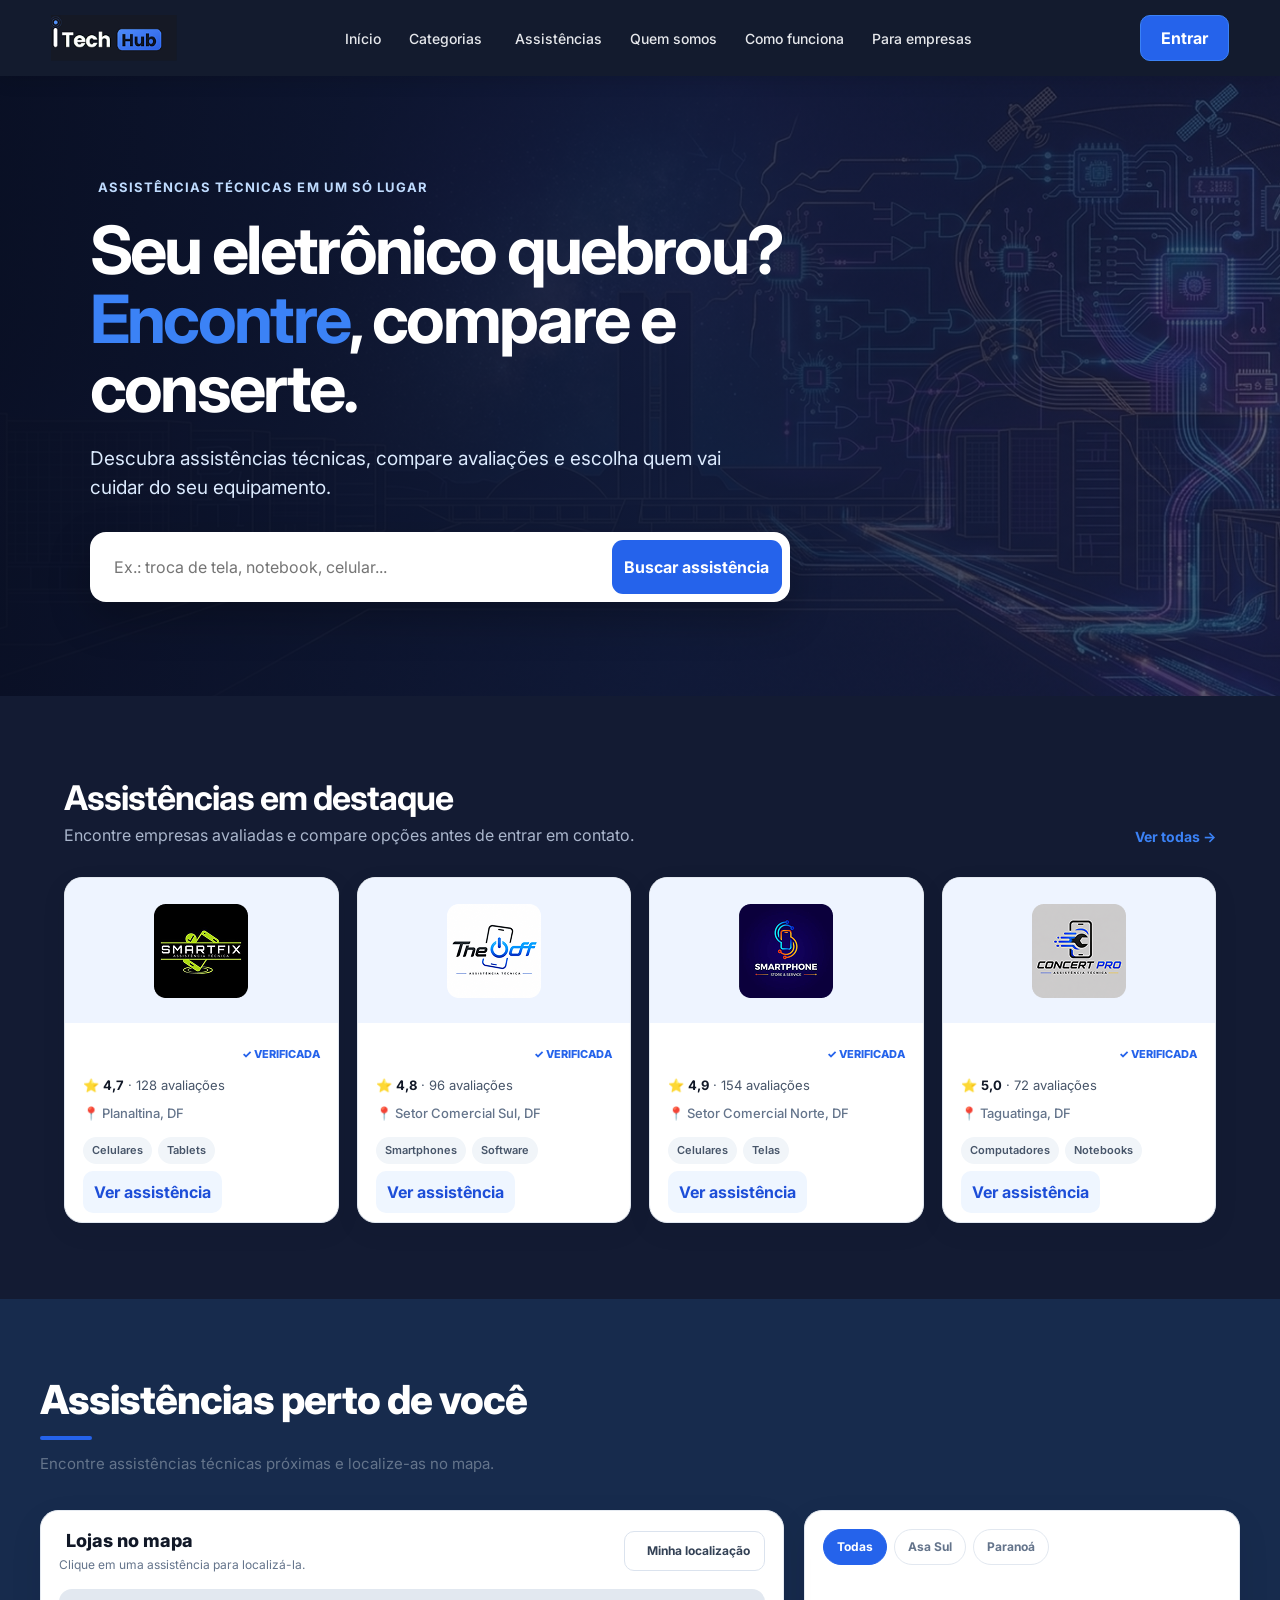
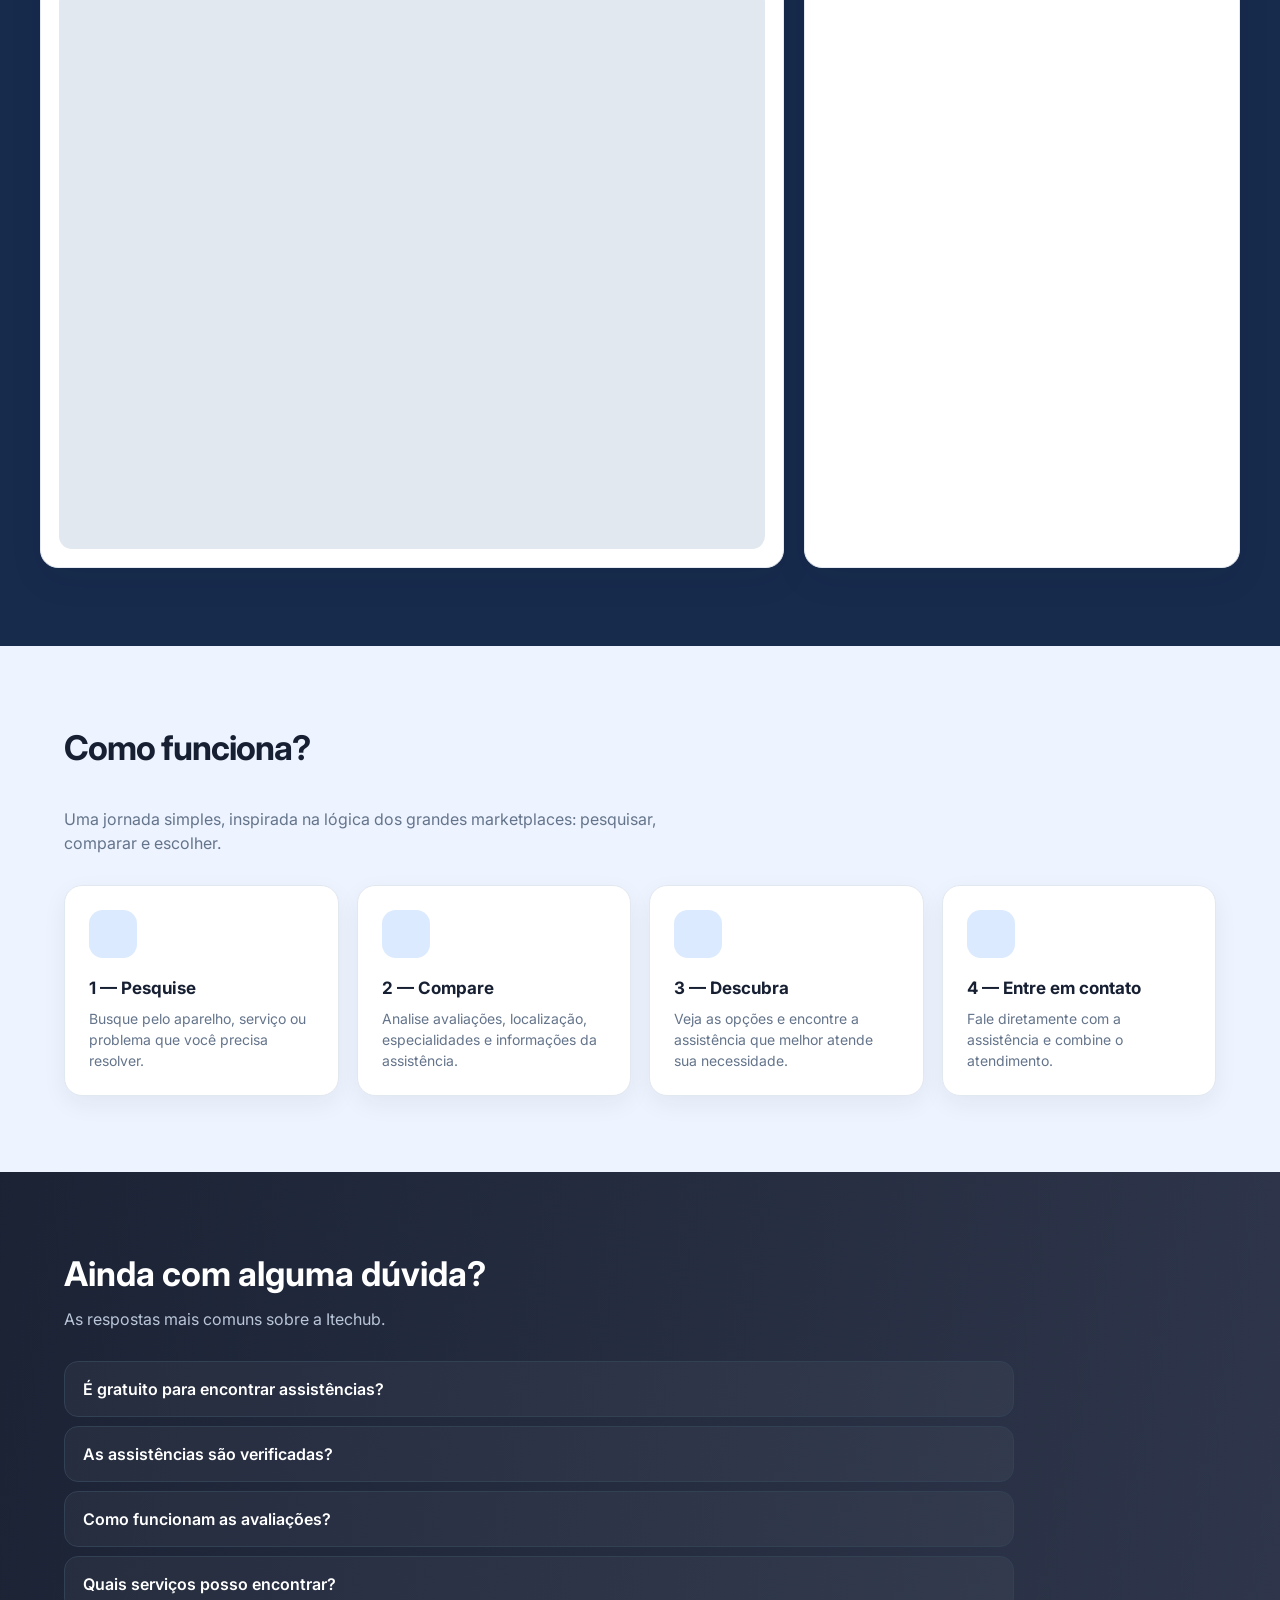
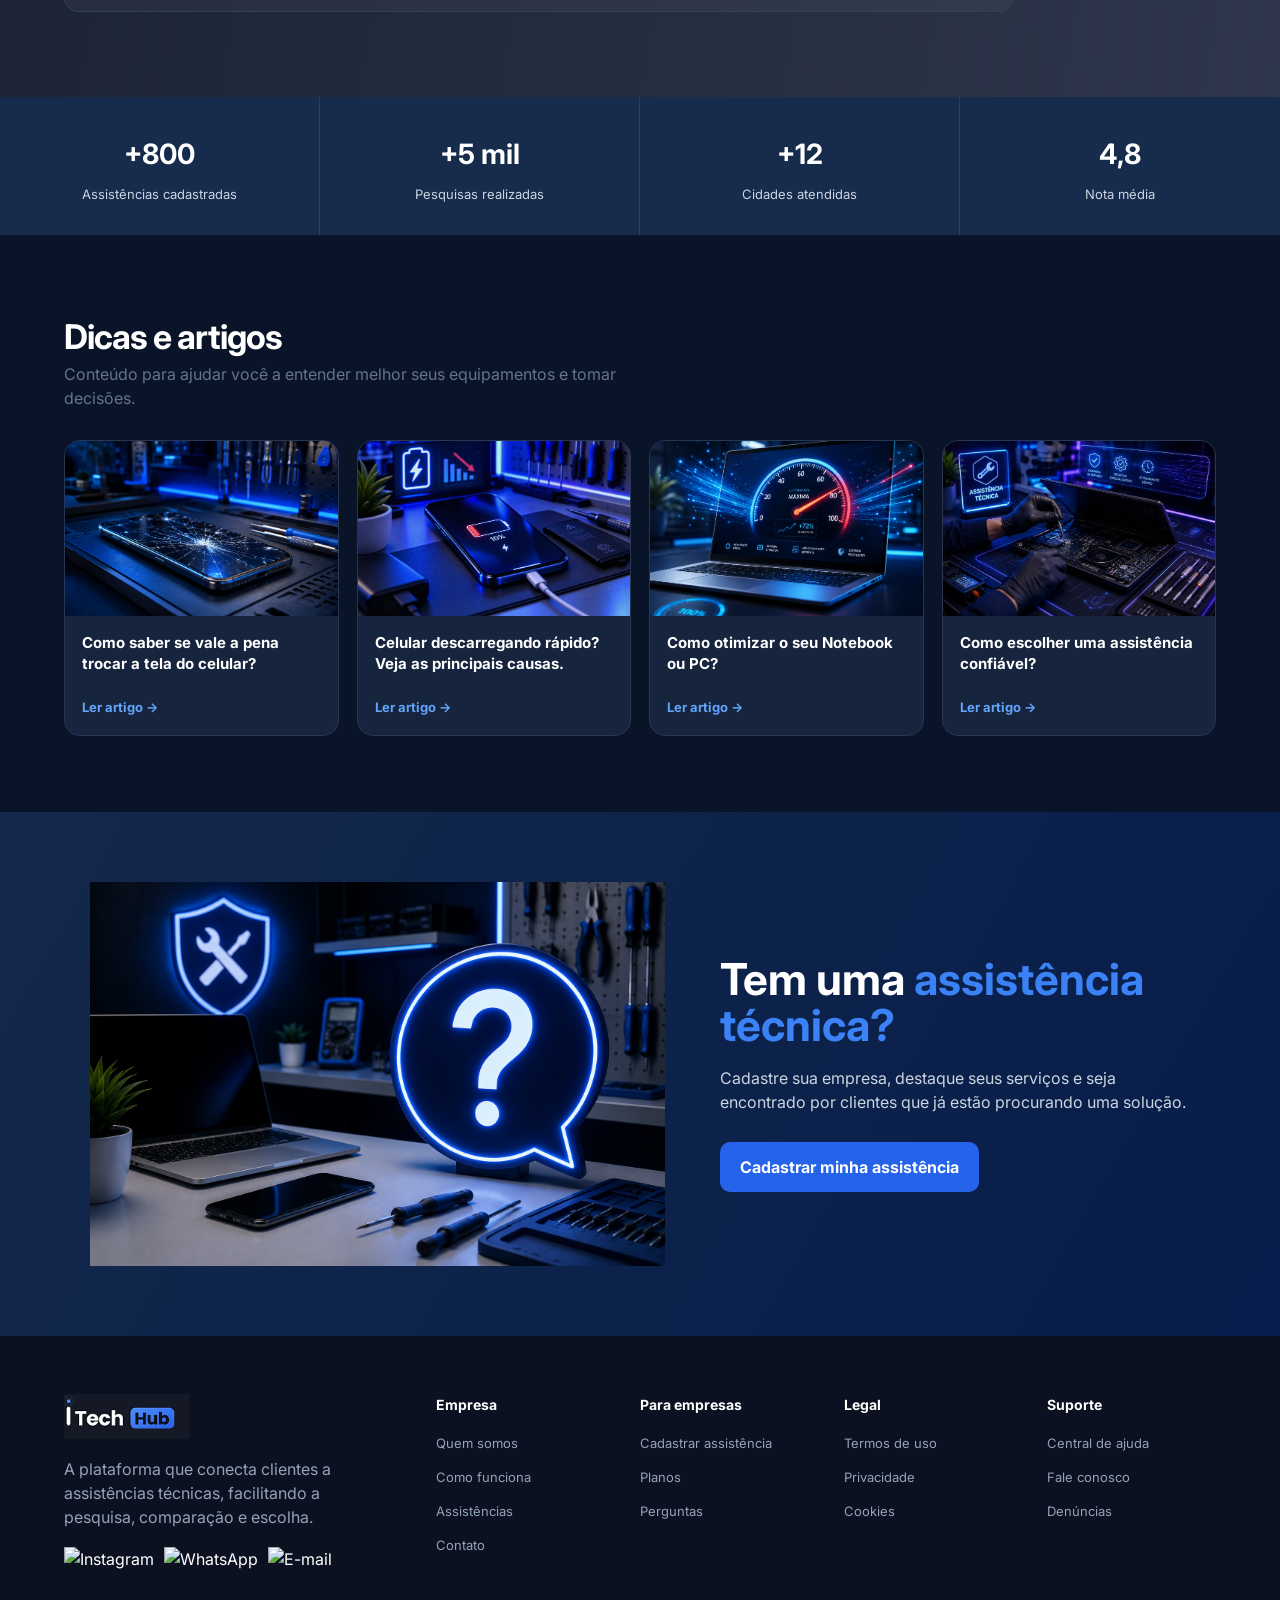
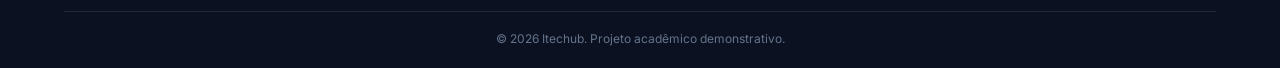
==== commit 09e62da9: "Páginas adicionadas: Login, Login empresa, Lojas cadastradas. Seção mapa inserida. Página de quem so" ====
--- a/index.html
+++ b/index.html
@@ -1,403 +1,464 @@
 <!DOCTYPE html>
-<html lang="pt-br">
-
+<html lang="pt-BR">
 <head>
-    <meta charset="UTF-8">
-    <meta name="viewport" content="width=device-width, initial-scale=1.0">
-    <link rel="stylesheet" href="style.css">
-    <link rel="shortcut icon" href="favicon.ico" type="image/x-icon">
-    <link rel="stylesheet" href="https://cdnjs.cloudflare.com/ajax/libs/font-awesome/7.3.1/css/all.min.css"
-        integrity="sha512-QeR2VH+lsBE5LSAe1Q5EnTBbe7XTBubt8dG93Y7gidSgdMCr8nVqKcfKAMyN96SV8KDbZVTDXChatu5G2KQGzg=="
-        crossorigin="anonymous" referrerpolicy="no-referrer">
-    <link rel="stylesheet"
-        href="https://fonts.googleapis.com/css2?family=Material+Symbols+Outlined:opsz,wght,FILL,GRAD@24,400,0,0&icon_names=storefront" />
-    <title>Itechub</title>
+  <meta charset="UTF-8">
+  <meta name="viewport" content="width=device-width, initial-scale=1.0">
+
+  <link rel="stylesheet" href="css/style.css">
+  <link rel="shortcut icon" href="img/itechhub-logo.png" type="image/png">
+  <link rel="stylesheet" href="https://cdnjs.cloudflare.com/ajax/libs/font-awesome/7.3.1/css/all.min.css">
+  <link rel="stylesheet" href="https://unpkg.com/leaflet@1.9.4/dist/leaflet.css">
+
+  <title>Itechub | Encontre sua assistência técnica</title>
 </head>
 
 <body>
-    <header>
-        <a href="index.html"><img class="logo" src="img/itechhub-logo.png" alt="Logo Itechub"></a>
-
-        <nav>
-            <ul class="menu">
-                <li><a href="#">Inicio</a></li>
-                <li class="dropdown">
-                    <a href="#">Categorias ▾</a>
-                    <ul class="submenu">
-                        <li><a href="#">Categoria 1</a></li>
-                        <li><a href="#">Categoria 2</a></li>
-                        <li><a href="#">Categoria 3</a></li>
-                    </ul>
-                </li>
-                <li><a href="#">Lojas cadastradas</a></li>
-                <li><a href="#">Quem somos</a></li>
-                <li><a href="#">Para empresas</a></li>
-            </ul>
-        </nav>
-
-        <a href="login.html"><button class="btn-entrar">Entrar</button></a>
+
+  <header class="site-header">
+
+    <a class="brand" href="index.html"><img class="logo" src="img/itechhub-logo.png" alt="Itechub"></a>
+
+    <button class="menu-toggle" type="button" aria-label="Abrir menu" aria-expanded="false" aria-controls="site-menu">
+      <i class="fa-solid fa-bars"></i>
+    </button>
+
+    <nav id="site-menu" class="site-nav" aria-label="Navegação principal">
+
+      <ul class="menu">
+        <li><a href="index.html">Início</a></li>
+
+        <li class="dropdown">
+          <button class="dropdown-toggle" type="button" aria-expanded="false">Categorias <i
+              class="fa-solid fa-chevron-down"></i></button>
+          <ul class="submenu">
+            <li><a href="lojascadastradas.html?categoria=Celulares">Celulares</a></li>
+            <li><a href="lojascadastradas.html?categoria=Computadores">Computadores</a></li>
+            <li><a href="lojascadastradas.html?categoria=Notebooks">Notebooks</a></li>
+            <li><a href="lojascadastradas.html?categoria=Videogames">Videogames</a></li>
+            <li><a href="lojascadastradas.html?categoria=Tablets">Tablets</a></li>
+            <li><a href="lojascadastradas.html?categoria=Outros">Outros</a></li>
+          </ul>
+        </li>
+        <li><a href="lojascadastradas.html">Assistências</a></li>
+        <li><a href="quem-somos.html">Quem somos</a></li>
+        <li><a href="index.html#como-funciona">Como funciona</a></li>
+        <li><a href="empresa-login.html">Para empresas</a></li>
+        <li class="mobile-login"><a href="login.html">Entrar / Cadastrar</a></li>
+      </ul>
+
+    </nav>
+
+    <a href="login.html" class="btn-entrar desktop-login">Entrar</a>
+  </header>
+
+  <main>
+
+  <!-- Seção 1 Banner - Felipe -->
+
+    <section class="banner">
+
+      <div class="conteudo-banner">
+        <div class="eyebrow"><i class="fa-solid fa-location-dot"></i> Assistências técnicas em um só lugar</div>
+        <h1>Seu eletrônico quebrou?<br><span>Encontre</span>, compare e conserte.</h1>
+        <p>Descubra assistências técnicas, compare avaliações e escolha quem vai cuidar do seu equipamento.</p>
+
+        <form class="search-box" action="lojascadastradas.html"><input type="search" name="q"
+            placeholder="Ex.: troca de tela, notebook, celular..." aria-label="Pesquisar assistência"><button
+            type="submit">Buscar assistência</button></form>
+      </div>
+
+    </section>
+
+  <!-- Seção 2 Assistências em destaque - Thiago -->
+
+    <section class="section section-dark" id="assistencias">
+
+      <div class="section-head">
+        <div>
+          <h2>Assistências em destaque</h2>
+          <p>Encontre empresas avaliadas e compare opções antes de entrar em contato.</p>
+        </div><a class="text-link" href="lojascadastradas.html">Ver todas →</a>
+      </div>
+
+      <div class="lojas">
+
+        <article class="info-lojas">
+          <div class="store-cover"><img src="img/smart-fix.png" alt="SmartFix"></div>
+
+          <div class="store-body">
+            <div class="store-title">
+              <h3>SmartFix</h3><span class="verified">✓ VERIFICADA</span>
+            </div>
+            <div class="rating">⭐ <strong>4,7</strong> · 128 avaliações</div>
+            <div class="localizacao">📍 Planaltina, DF</div>
+            <div class="tags"><span class="tag">Celulares</span><span class="tag">Tablets</span></div><a
+              class="btn-perfil" href="#" onclick="abrirAssistencia('smartfix'); return false;">Ver assistência</a>
+          </div>
+        </article>
+
+        <article class="info-lojas">
+
+          <div class="store-cover"><img src="img/the-off.png" alt="The OFF"></div>
+
+          <div class="store-body">
+            <div class="store-title">
+              <h3>The OFF</h3><span class="verified">✓ VERIFICADA</span>
+            </div>
+            <div class="rating">⭐ <strong>4,8</strong> · 96 avaliações</div>
+            <div class="localizacao">📍 Setor Comercial Sul, DF</div>
+            <div class="tags"><span class="tag">Smartphones</span><span class="tag">Software</span></div><a
+              class="btn-perfil" href="#" onclick="abrirAssistencia('theoff'); return false;">Ver assistência</a>
+          </div>
+        </article>
+
+        <article class="info-lojas">
+
+          <div class="store-cover"><img src="img/smartphone.png" alt="SmartPhone"></div>
+
+          <div class="store-body">
+            <div class="store-title">
+              <h3>SmartPhone</h3><span class="verified">✓ VERIFICADA</span>
+            </div>
+            <div class="rating">⭐ <strong>4,9</strong> · 154 avaliações</div>
+            <div class="localizacao">📍 Setor Comercial Norte, DF</div>
+            <div class="tags"><span class="tag">Celulares</span><span class="tag">Telas</span></div><a
+              class="btn-perfil" href="#" onclick="abrirAssistencia('smartphone'); return false;">Ver assistência</a>
+          </div>
+
+        </article>
+
+        <article class="info-lojas">
+          <div class="store-cover"><img src="img/concert-pro.png" alt="Concert PRO"></div>
+
+          <div class="store-body">
+            <div class="store-title">
+              <h3>Concert PRO</h3><span class="verified">✓ VERIFICADA</span>
+            </div>
+            <div class="rating">⭐ <strong>5,0</strong> · 72 avaliações</div>
+            <div class="localizacao">📍 Taguatinga, DF</div>
+            <div class="tags"><span class="tag">Computadores</span><span class="tag">Notebooks</span></div><a
+              class="btn-perfil" href="#" onclick="abrirAssistencia('concertpro'); return false;">Ver assistência</a>
+          </div>
+        </article>
+      </div>
+    </section>
+
+    <!-- Seção 3 Assistências perto de você - Elissom -->
+
+    <section class="section-assistencias-proximas" id="assistencias-proximas">
+
+      <div class="titulo-assistencias-proximas">
+        <h2>Assistências perto de você</h2>
+        <p>Encontre assistências técnicas próximas e localize-as no mapa.</p>
+      </div>
+
+      <div class="area-assistencias">
+        <div class="mapa-container">
+          <div class="cabecalho-mapa">
+            <div>
+              <h3><i class="fa-solid fa-location-dot"></i> Lojas no mapa</h3>
+              <p>Clique em uma assistência para localizá-la.</p>
+            </div>
+            <button id="btn-localizacao" type="button">
+              <i class="fa-solid fa-location-crosshairs"></i> Minha localização
+            </button>
+          </div>
+          <div id="map"></div>
+        </div>
+
+        <div class="lista-assistencias">
+          <div class="filtros-assistencias">
+            <button class="filtro-assistencia ativo" type="button" data-regiao="todos">Todas</button>
+            <button class="filtro-assistencia" type="button" data-regiao="asa-sul">Asa Sul</button>
+            <button class="filtro-assistencia" type="button" data-regiao="paranoa">Paranoá</button>
+          </div>
+          <div id="store-list"></div>
+        </div>
+      </div>
+    </section>
+
+  <!-- Seção 4 Como funciona? - Davi -->
+
+    <section id="como-funciona" class="guia">
+
+      <div class="section-head">
+        <div>
+          <h2>Como funciona?</h2>
+          <p>Uma jornada simples, inspirada na lógica dos grandes marketplaces: pesquisar, comparar e escolher.</p>
+        </div>
+      </div>
+
+      <div class="etapas">
+        <div class="etapa"> <i class="fa-solid fa-magnifying-glass"></i>
+          <h3>1 — Pesquise</h3>
+          <p>Busque pelo aparelho, serviço ou problema que você precisa resolver.</p>
+        </div>
+
+        <div class="etapa"> <i class="fa-solid fa-scale-balanced"></i>
+          <h3>2 — Compare</h3>
+          <p>Analise avaliações, localização, especialidades e informações da assistência.</p>
+        </div>
+
+        <div class="etapa"> <i class="fa-solid fa-store"></i>
+          <h3>3 — Descubra</h3>
+          <p>Veja as opções e encontre a assistência que melhor atende sua necessidade.</p>
+        </div>
+
+        <div class="etapa"> <i class="fa-solid fa-phone"></i>
+          <h3>4 — Entre em contato</h3>
+          <p>Fale diretamente com a assistência e combine o atendimento.</p>
+        </div>
+      </div>
+
+    </section>
+
+  <!-- Seção 5 Ainda com alguma dúvida? - Wesley -->
+
+    <section id="duvidas">
+
+      <h2>Ainda com alguma dúvida?</h2>
+      <p>As respostas mais comuns sobre a Itechub.</p>
+
+      <div class="faq-grid">
+        <details>
+          <summary>É gratuito para encontrar assistências? <i class="fa-solid fa-angle-down"></i></summary>
+          <p>Sim. A pesquisa e a comparação de assistências são gratuitas para o cliente.</p>
+        </details>
+
+        <details>
+          <summary>As assistências são verificadas? <i class="fa-solid fa-angle-down"></i></summary>
+          <p>O protótipo prevê um processo de verificação cadastral antes de destacar uma empresa como verificada.</p>
+        </details>
+
+        <details>
+          <summary>Como funcionam as avaliações? <i class="fa-solid fa-angle-down"></i></summary>
+          <p>Após um atendimento, o usuário pode avaliar a experiência. A nota ajuda outras pessoas a comparar opções.
+          </p>
+        </details>
+
+        <details>
+          <summary>Quais serviços posso encontrar? <i class="fa-solid fa-angle-down"></i></summary>
+          <p>Celulares, notebooks, computadores, videogames, tablets e outros equipamentos de tecnologia.</p>
+        </details>
+      </div>
+    </section>
+
+    <section class="stats">
+
+      <div class="stat"><i class="fa-solid fa-store"></i><strong>+800</strong><span>Assistências cadastradas</span>
+      </div>
+
+      <div class="stat"><i class="fa-solid fa-magnifying-glass"></i><strong>+5 mil</strong><span>Pesquisas
+          realizadas</span></div>
+      <div class="stat"><i class="fa-solid fa-map-location-dot"></i><strong>+12</strong><span>Cidades atendidas</span>
+      </div>
+
+      <div class="stat"><i class="fa-solid fa-star"></i><strong>4,8</strong><span>Nota média</span></div>
+    </section>
+
+    <section class="section articles">
+
+      <div class="section-head">
+        <div>
+          <h2>Dicas e artigos</h2>
+          <p>Conteúdo para ajudar você a entender melhor seus equipamentos e tomar decisões.</p>
+        </div>
+      </div>
+
+      <div class="cards_Dicas">
+
+        <article class="cards_Dicas_Artigos"><img src="img/cell_Quebrado_Dicas_Artigos.png" class="imagem_Artigos" alt="Tela de celular quebrada">
+
+          <div class="article-body">
+            <h4 class="title_Card">Como saber se vale a pena trocar a tela do celular?</h4><a class="link_Artigo"
+              href="https://gabrielcomputadores.com.br/artigos/quando-trocar-tela-celular.html" target="_blank"
+              rel="noopener">Ler artigo →</a>
+          </div>
+        </article>
+
+        <article class="cards_Dicas_Artigos"><img src="img/cell_Descarrega_Assistencia.png" class="imagem_Artigos" alt="Celular descarregando">
+
+          <div class="article-body">
+            <h4 class="title_Card">Celular descarregando rápido? Veja as principais causas.</h4><a class="link_Artigo"
+              href="https://www.avast.com/pt-br/c-why-is-my-battery-draining-so-fast" target="_blank" rel="noopener">Ler
+              artigo →</a>
+          </div>
+        </article>
+
+        <article class="cards_Dicas_Artigos"><img src="img/otimizar_Dicas_Artigos.png" class="imagem_Artigos" alt="Computador">
+
+          <div class="article-body">
+            <h4 class="title_Card">Como otimizar o seu Notebook ou PC?</h4><a class="link_Artigo"
+              href="https://www.hp.com/br-pt/tech-takes/desktops/guias-passo-a-passo/como-melhorar-desempenho-pc-5-passos.html"
+              target="_blank" rel="noopener">Ler artigo →</a>
+          </div>
+        </article>
+
+        <article class="cards_Dicas_Artigos"><img src="img/concerto_Dicas_Artigos.png" class="imagem_Artigos" alt="Assistência técnica">
+
+          <div class="article-body">
+            <h4 class="title_Card">Como escolher uma assistência confiável?</h4><a class="link_Artigo"
+              href="https://blog.reclameaqui.com.br/como-escolher-uma-assistencia-tecnica-confiavel-para-seu-eletrodomestico/"
+              target="_blank" rel="noopener">Ler artigo →</a>
+          </div>
+        </article>
+      </div>
+    </section>
+
+    <section id="empresas" class="tem_Uma_Assistencia"><img src="img/img_TemUma_Assistencia.png" alt="Assistência técnica">
+
+      <div class="chamada_Acao">
+        <h2>Tem uma <span>assistência técnica?</span></h2>
+        <p>Cadastre sua empresa, destaque seus serviços e seja encontrado por clientes que já estão procurando uma
+          solução.</p><a class="cta" href="empresa-login.html">Cadastrar minha assistência</a>
+      </div>
+    </section>
+  </main>
+
+  <footer>
+
+    <div class="footer-grid">
+
+      <div class="footer-brand"><img class="logo" src="img/itechhub-logo.png" alt="Itechub">
+        <p>A plataforma que conecta clientes a assistências técnicas, facilitando a pesquisa, comparação e escolha.</p>
         
-    </header>
-
-    <main>
-        
-        <!-- Primeira Seção - Banner -->
-
-        <section class="banner">
-            <div class="conteudo-banner">
-                <h1>Seu eletrônico quebrou? <br><span id="h1-banner">Encontre</span>, compare e conserte.</h1>
-
-                <p>Encontre assistências perto de você, compare preços e avaliações e agende online.</p>
-
-                <form action="">
-                    <input type="search" placeholder="Encontrar assistências...">
-                    <input type="button" value="Buscar" id="btn-buscar">
-                </form>
-            </div>
+        <div class="icones-sociais">
+          <a href="#" aria-label="Instagram"><img src="https://img.icons8.com/?size=100&id=84884&format=png&color=FFFFFF" alt="Instagram"></a>
+
+          <a href="#" aria-label="WhatsApp"><img src="https://img.icons8.com/?size=100&id=84937&format=png&color=FFFFFF" alt="WhatsApp"></a>
+          
+          <a href="mailto:contato@itechub.com" aria-label="E-mail"><img src="https://img.icons8.com/?size=100&id=85467&format=png&color=FFFFFF" alt="E-mail"></a>
+        </div>
+      </div>
+
+      <div class="footer-col">
+
+        <h3>Empresa</h3>
+
+        <ul>
+          <li><a href="quem-somos.html">Quem somos</a></li>
+          <li><a href="#como-funciona">Como funciona</a></li>
+          <li><a href="#assistencias">Assistências</a></li>
+          <li><a href="#">Contato</a></li>
+        </ul>
+
+      </div>
+
+      <div class="footer-col">
+
+        <h3>Para empresas</h3>
+
+        <ul>
+          <li><a href="empresa-login.html">Cadastrar assistência</a></li>
+          <li><a href="empresa-login.html">Planos</a></li>
+          <li><a href="#duvidas">Perguntas</a></li>
+        </ul>
+
+      </div>
+
+      <div class="footer-col">
+
+        <h3>Legal</h3>
+
+        <ul>
+          <li><a href="#">Termos de uso</a></li>
+          <li><a href="#">Privacidade</a></li>
+          <li><a href="#">Cookies</a></li>
+        </ul>
+
+      </div>
+
+      <div class="footer-col">
+
+        <h3>Suporte</h3>
+
+        <ul>
+          <li><a href="#duvidas">Central de ajuda</a></li>
+          <li><a href="mailto:contato@itechub.com">Fale conosco</a></li>
+          <li><a href="#">Denúncias</a></li>
+        </ul>
+
+      </div>
+    </div>
+
+    <p class="direitos-footer">© 2026 Itechub. Projeto acadêmico demonstrativo.</p>
+
+  </footer>
+
+
+ <!-- HTML Modal/POPUP das lojas-->
+
+  <div class="assist-modal" id="assistencia-modal" aria-hidden="true">
+
+    <div class="assist-modal-backdrop" onclick="fecharAssistencia()"></div>
+
+    <div class="assist-modal-dialog" role="dialog" aria-modal="true" aria-labelledby="modal-nome">
+
+      <button class="assist-modal-close" type="button" aria-label="Fechar" onclick="fecharAssistencia()">&times;</button>
+
+      <div class="assist-modal-header">
+
+        <div class="assist-modal-brand"><img id="modal-logo" src="" alt=""></div>
+
+        <div>
+          <div class="modal-kicker" id="modal-verificada">✓ VERIFICADA</div>
+          <h2 id="modal-nome">Assistência</h2>
+          <p id="modal-local">📍 —</p>
+          <div class="modal-rating" id="modal-rating">⭐ —</div>
+        </div>
+
+      </div>
+
+      <div class="assist-modal-grid">
+
+        <section class="modal-section">
+
+          <h3>Especialidades</h3>
+    
+          <div class="modal-tags" id="modal-tags"></div>
+
+          <h3>Serviços</h3>
+
+          <ul class="modal-services" id="modal-servicos"></ul>
         </section>
 
-        <!-- Seção - "Assistencias em destaque" -->
-
-    
-    <section class="assistencia-em-destaques">
-        <h2>Assistencias em Destaques</h2>
-
-        <div class="lojas">
-            <div class="info-lojas info-lojas-verde">
-                <div class="imagem-titulo">
-                    <img src="img/smart-fix.png" alt="">
-                    <h3 class="titulo-loja"> SmartFix </h3>
-                </div>
-                <div id="local-perfil">
-                    <p class="classificacao"> ⭐ 4.7 </p>
-                    <h4 class="localizacao"> 📍 Planaltina, DF </h4>
-                    <button class="btn-perfil btn-perfil-verde"> Ver Perfil </button>
-                </div>   
-            </div>
-    
-            <div class="info-lojas info-lojas-roxo">
-                <div class="imagem-titulo">
-                    <img src="img/the-off.png" alt="" >
-                    <h3 class="titulo-loja"> The OFF </h3>
-                </div>
-                <div class="local-perfil">
-                    <p class="classificacao"> ⭐ 4.8 </p>
-                    <h4 class="localizacao"> 📍 Setor Comercial Sul, DF </h4>
-                    <button class="btn-perfil btn-perfil-roxo"> Ver Perfil </button>
-                </div>
-            </div>
-    
-            <div class="info-lojas info-lojas-cinza">
-                <div class="imagem-titulo">
-                    <img src="img/smartphone.png" alt="" >
-                    <h3 class="titulo-loja"> SmartPhone </h3>
-                </div>
-                <div id="local-perfil">
-                    <p class="classificacao"> ⭐ 4.9 </p>
-                    <h4 class="localizacao"> 📍 Setor Comercial Norte, DF </h4>
-                    <button class="btn-perfil btn-perfil-cinza"> Ver Perfil </button>
-                </div>  
-            </div>
-        
-            <div class="info-lojas info-lojas-roxoclaro">
-                <div class="imagem-titulo">
-                    <img src="img/concert-pro.png" alt="" >
-                    <h3 class="titulo-loja"> Concert PRO </h3>
-                </div>
-                <div id="local-perfil">
-                    <p class="classificacao"> ⭐ 5.0 </p>
-                    <h4 class="localizacao"> 📍 Taguatinga, DF </h4>
-                    <button class="btn-perfil btn-perfil-roxoclaro"> Ver Perfil </button>
-                </div>
-            </div>
-        </div>        
-    </section>
-
-        <!-- Seção - "Assistências perto de você"-->
-        <section class="section-assistencias-proximas">
-
-            <div class="titulo-assistencias-proximas">
-                <h2>Assistências perto de você</h2>
-                <p>Encontre assistências técnicas próximas e localize-as no mapa.</p>
-            </div>
-        
-            <div class="area-assistencias">
-        
-                <!-- MAPA -->
-                <div class="mapa-container">
-        
-                    <div class="cabecalho-mapa">
-                        <div>
-                            <h3>
-                                <i class="fa-solid fa-location-dot"></i>
-                                Lojas no mapa
-                            </h3>
-        
-                            <p>Clique em uma assistência para localizá-la.</p>
-                        </div>
-        
-                        <button id="btn-localizacao">
-                            <i class="fa-solid fa-location-crosshairs"></i>
-                            Minha localização
-                        </button>
-                    </div>
-        
-                    <div id="map"></div>
-        
-                </div>
-        
-        
-                <!-- LISTA -->
-                <div class="lista-assistencias">
-        
-                    <div class="filtros-assistencias">
-        
-                        <button class="filtro-assistencia ativo" data-regiao="todos">
-                            Todas
-                        </button>
-        
-                        <button class="filtro-assistencia" data-regiao="asa-sul">
-                            Asa Sul
-                        </button>
-        
-                        <button class="filtro-assistencia" data-regiao="paranoa">
-                            Paranoá
-                        </button>
-        
-                    </div>
-        
-                    <div id="store-list">
-        
-                        <!-- Cards gerados pelo JavaScript -->
-        
-                    </div>
-        
-                </div>
-        
-            </div>
-        
-        </section>
-
-        <!-- Seção - "Como Funciona" -->
-         <section class="guia">
-            <h2>Como funciona ?</h2>
-            <div class="etapas">
-                <div class="etapa">
-                    <i class="fa-regular fa-user"></i>
-                    <div>
-                        <h3> 1 - Pesquise</h3> 
-                        <p>Busque pelo aparelho ou problema.</p>    
-                    </div>
-                </div>
-                 <div class="etapa">
-                     <i class="fa-solid fa-scale-balanced"></i>
-                    <div>
-                        <h3> 2 - Compare</h3> 
-                        <p>Compare preços, avaliações e prazo das assistências.</p>
-                    </div>
-                </div>
-
-                <div class="etapa">
-                    <i class="fa-solid fa-store"></i>
-                    <div>
-                        <h3> 3 - Escolha</h3> 
-                        <p>Escolha a melhor opção para você.</p>
-                    </div>
-                    
-                </div>
-                <div class="etapa">
-                    <i class="fa-solid fa-phone"></i>
-                    <div>
-                        <h3> 4 - Entre em contato</h3> 
-                        <p>Entre em contato e resolva seu problema.</p>
-                    </div>
-                </div>
-            </div>
-
-         </section>
-      
-
-        <!-- Seção - "Ainda com alguma dúvida"-->
-         <section id="duvidas">
-            <h2>Ainda com alguma dúvida? </h2>
-            <p>Encontre aqui as respostas mais comuns sobre como funciona a Itech HUB</p>
-            <div>
-              
-                <details>
-                    <summary class="summary">É gratuito para encontrar assistencias? <i class="fa-solid fa-angle-down"></i> </summary>
-                    <p>Sim, a busca por assistências é totalmente gratuita.</p>
-                </details>
-
-                 <details>
-                    <summary class="summary">As lojas são verificadas pela Itech HUB?<i class="fa-solid fa-angle-down"></i> </summary>
-                    <p>Sim, as lojas cadastradas passam por um processo de verificação antes de serem exibidas na plataforma.</p>
-                </details>
-                 <details>
-                    <summary class="summary">Como funciona a avaliação das assistências?<i class="fa-solid fa-angle-down"></i> </summary>
-                    <p>Os usuários podem avaliar o atendimento recebido, ajudando outras pessoas a identificar as assistências mais bem recomendadas.</p>
-                </details>
-                 <details>
-                    <summary class="summary">Quais tipos de serviços posso encontrar na ITech HUB?<i class="fa-solid fa-angle-down"> </i></summary>
-                    <p>Você encontra assistências técnicas para diferentes dispositivos e serviços especializados de tecnologia.</p>
-                </details>                        
-            </div>
-         </section>
-
-
-        <!-- Seção - "Faixa de satisfação"-->
-        <section class="section_Faixa_Satisfacao">
-            <div class="faixas_de_Satisfacao">
-                <i class="fa-solid fa-store"></i>
-                <div class="apresentacao_Satisfacao">
-                    <h4 class="chamativo_Faixa_Satisfacao">+800</h4>
-                    <p class="p_Resultado">Assistências <br>cadastradas</p>
-                </div>
-            </div>
-            <div class="faixas_de_Satisfacao">
-                <i class="fa-solid fa-globe"></i>
-                <div class="apresentacao_Satisfacao">
-                    <h4 class="chamativo_Faixa_Satisfacao">+5000</h4>
-                    <p class="p_Resultado">Pesquisas <br>realizadas</p>
-                </div>
-            </div>
-            <div class="faixas_de_Satisfacao">
-                <i class="fa-solid fa-map-location-dot"></i>
-                <div class="apresentacao_Satisfacao">
-                    <h4 class="chamativo_Faixa_Satisfacao">+12</h4>
-                    <p class="p_Resultado">Cidades atendidas</p>
-                </div>
-            </div>
-            <div class="faixas_de_Satisfacao">
-                <i class="fa-solid fa-star"></i>
-                <div class="apresentacao_Satisfacao">
-                    <h4 class="chamativo_Faixa_Satisfacao">4.8</h4>
-                    <p class="p_Resultado">Nota média dos clientes</p>
-                </div>
-            </div>
-        </section>
-
-        <!-- Seção - "Dicas e artigos"-->
-        <section class="section_Dicas_Artigos">
-
-            <h2 id="h1_Dicas_Artigos">Dicas e Artigos</h2>
-
-            <div class="cards_Dicas">
-                <div class="cards_Dicas_Artigos">
-                    <img src="img/cell_Quebrado_Dicas_Artigos.png" class="imagem_Artigos" height="200px" width="260px"
-                        alt="">
-                    <h4 class="title_Card">Como saber se vale a pena trocar a tela do celular?</h4>
-                    <a class="link_Artigo" href="https://gabrielcomputadores.com.br/artigos/quando-trocar-tela-celular.html" target="_blank">Ler mais</a>
-                </div>
-                <div class="cards_Dicas_Artigos">
-                    <img src="img/cell_Descarrega_Assistencia.png" class="imagem_Artigos" height="200px" width="260px"
-                        alt="">
-                    <h4 class="title_Card">Celular descarregando rápido? Veja as principais causas</h4>
-                    <a class="link_Artigo" href="https://www.avast.com/pt-br/c-why-is-my-battery-draining-so-fast" target="_blank">Ler mais</a>
-                </div>
-                <div class="cards_Dicas_Artigos">
-                    <img src="img/otimizar_Dicas_Artigos.png" class="imagem_Artigos" height="200px" width="260px"
-                        alt="">
-                    <h4 class="title_Card">Como otimizar o seu Notebook ou PC?</h4>
-                    <a class="link_Artigo2" href="https://www.hp.com/br-pt/tech-takes/desktops/guias-passo-a-passo/como-melhorar-desempenho-pc-5-passos.html" target="_blank">Ler mais</a>
-                </div>
-                <div class="cards_Dicas_Artigos">
-                    <img src="img/formatar_Dicas_Artigos.png" class="imagem_Artigos" height="200px" width="260px"
-                        alt="">
-                    <h4 class="title_Card">Como fazer uma formataçao básica no seu Notebook/PC ou celular?</h4>
-                    <a class="link_Artigo" href="https://vivo.com.br/para-voce/por-que-vivo/vivo-explica/guias-dicas/como-formatar-celular" target="_blank">Ler mais</a>
-                </div>
-                <div class="cards_Dicas_Artigos">
-                    <img src="img/concerto_Dicas_Artigos.png" class="imagem_Artigos" height="200px" width="260px"
-                        alt="">
-                    <h4 class="title_Card">Como escolher uma assistência confiável?</h4>
-                    <a class="link_Artigo" href="https://blog.reclameaqui.com.br/como-escolher-uma-assistencia-tecnica-confiavel-para-seu-eletrodomestico/" target="_blank">Ler mais</a>
-                </div>
-            </div>
-
-        </section>
-
-        <!-- Seção - "Tem uma assistencia"-->
-
-        <section class="tem_Uma_Assistencia">
-            <img src="img/img_TemUma_Assistencia.png" height="400px" width="575px" alt="">
-
-            <div class="chamada_Acao">
-
-                <h2 id="h2_Tem_Uma_Assistencia"> Tem uma <br><span id="h1-banner"> Assistência Técnica?</span>
-                </h2>
-                <p id="paragrafo_Assistencia">Cadastre sua loja gratuitamente e apareça para <br>milhares de clientes
-                    todos os dias.</p>
-                <button id="btn_CadastreLoja_Asistencia">Cadastre sua loja</button>
-
-            </div>
-        </section>
-
-
-        <footer>
-            <div class="duvidas-footer">
-
-                <div>
-                    <a href="index.html"><img class="logo" src="img/itechhub-logo.png" alt="Logo Itechub"></a>
-
-                    <p>A plataforma que conecta você as melhores assistências técnicas.</p>
-
-                    <div class="icones-sociais">
-                        <a href=""><img src="https://img.icons8.com/?size=100&id=84884&format=png&color=FFFFFF"
-                                alt="Instagram"></a>
-
-                        <a href=""><img src="https://img.icons8.com/?size=100&id=84937&format=png&color=FFFFFF"
-                                alt="Whatsapp"></a>
-
-                        <a href=""><img src="https://img.icons8.com/?size=100&id=85467&format=png&color=FFFFFF"
-                                alt="Email"></a>
-                    </div>
-                </div>
-
-                <div class="empresa">
-                    <h3>Empresa</h3>
-                    <ul>
-                        <li>Sobre nós</li>
-                        <li>Dicas e Artigos</li>
-                        <li>Contato</li>
-                    </ul>
-                </div>
-
-                <div class="para-empresas">
-                    <h3>Para Empresas</h3>
-                    <ul>
-                        <li>Cadastrar Loja</li>
-                        <li>Planos</li>
-                        <li>Perguntas</li>
-                    </ul>
-                </div>
-
-                <div class="legal">
-                    <h3>Legal</h3>
-                    <ul>
-                        <li>Termos de uso</li>
-                        <li>Politica de privacidade</li>
-                        <li>Politica de cookies</li>
-                    </ul>
-                </div>
-
-                <div class="suporte">
-                    <h3>Suporte</h3>
-                    <ul>
-                        <li>Central de ajuda</li>
-                        <li>Fale conosco</li>
-                        <li>Denúncias</li>
-                    </ul>
-                </div>
-
-            </div>
-
-            <p class="direitos-footer">2026 Itechub. Todos os direitos reservados</p>
-        </footer>
-    </main>
-
-    <script src="https://unpkg.com/leaflet@1.9.4/dist/leaflet.js"></script>
-    <script src="mapa.js"></script>
+        <aside class="modal-side">
+
+          <div class="modal-info"><span>🕒</span>
+            <div><strong>Horário</strong>
+              <p id="modal-horario">—</p>
+            </div>
+          </div>
+
+          <div class="modal-info"><span>💬</span>
+            <div><strong>Avaliações</strong>
+              <p id="modal-avaliacoes">—</p>
+            </div>
+          </div>
+
+          <div class="modal-info"><span>📍</span>
+            <div><strong>Localização</strong>
+              <p id="modal-endereco">—</p>
+            </div>
+          </div>
+
+          <a class="modal-contact" id="modal-contato" href="#">Entrar em contato</a>
+        </aside>
+
+      </div>
+
+      <div class="modal-reviews" id="modal-reviews"></div>
+    </div>
+
+  </div>
+
+  <script src="JavaScript/assistencias.js"></script>
+
+  <script src="https://unpkg.com/leaflet@1.9.4/dist/leaflet.js"></script>
+
+  <script src="JavaScript/mapa.js"></script>
+
+  <script src="JavaScript/site.js"></script>
 
 </body>
-
 </html>
--- a/css/style.css
+++ b/css/style.css
@@ -0,0 +1,4078 @@
+@import url('https://fonts.googleapis.com/css2?family=Inter:wght@400;500;600;700;800&display=swap');
+
+:root {
+  --navy: #0f172a;
+  --navy2: #131b33;
+  --blue: #2563eb;
+  --blue2: #3b82f6;
+  --text: #172033;
+  --muted: #64748b;
+  --bg: #f8fafc;
+  --white: #fff;
+  --border: #e2e8f0;
+  --shadow: 0 12px 35px rgba(15, 23, 42, .10);
+}
+
+* {
+  box-sizing: border-box;
+  margin: 0;
+  padding: 0
+}
+
+html {
+  scroll-behavior: smooth
+}
+
+body {
+  font-family: Inter, Arial, sans-serif;
+  color: var(--text);
+  background: var(--bg);
+  line-height: 1.5
+}
+
+/* header */ 
+
+a {
+  text-decoration: none;
+  color: inherit;
+}
+
+button,
+input {
+  font: inherit;
+}
+
+button {
+  cursor: pointer;
+}
+
+header {
+  height: 76px;
+  background: rgba(15, 23, 42, .98);
+  display: flex;
+  align-items: center;
+  justify-content: space-between;
+  padding: 0 clamp(20px, 4vw, 64px);
+  position: sticky;
+  top: 0;
+  z-index: 50;
+  box-shadow: 0 4px 18px rgba(0, 0, 0, .12);
+}
+
+.logo {
+  width: 126px;
+  display: block;
+}
+
+.menu {
+  display: flex;
+  align-items: center;
+  gap: 28px;
+  list-style: none;
+}
+
+.menu>li {
+  position: relative;
+}
+
+.menu a {
+  color: #e5e7eb;
+  font-size: 14px;
+  font-weight: 500;
+  transition: .2s;
+}
+
+.menu a:hover {
+  color: #60a5fa;
+}
+
+.submenu {
+  position: absolute;
+  top: 34px;
+  left: -14px;
+  display: none;
+  min-width: 190px;
+  padding: 10px;
+  background: #17213a;
+  border: 1px solid #2d3b5c;
+  border-radius: 12px;
+  list-style: none;
+  box-shadow: var(--shadow)
+}
+
+.submenu li {
+  padding: 9px;
+}
+
+.dropdown:hover .submenu {
+  display: block;
+}
+
+.btn-entrar {
+  border: 1px solid #3b82f6;
+  background: #2563eb;
+  color: #fff;
+  padding: 10px 20px;
+  border-radius: 10px;
+  font-weight: 700;
+}
+
+.btn-entrar:hover {
+  background: #1d4ed8;
+}
+
+.banner {
+  min-height: 620px;
+  display: flex;
+  align-items: center;
+  padding: 70px clamp(24px, 7vw, 110px);
+  background: linear-gradient(90deg, rgba(8, 15, 35, .90) 0%, rgba(13, 25, 55, .76) 52%, rgba(13, 25, 55, .35) 100%), url(../img/img-banner-section1.png) center/cover;
+}
+
+.conteudo-banner {
+  max-width: 820px;
+  color: #fff;
+}
+
+.eyebrow {
+  display: inline-flex;
+  gap: 8px;
+  align-items: center;
+  color: #bfdbfe;
+  font-size: 13px;
+  font-weight: 700;
+  text-transform: uppercase;
+  letter-spacing: .08em;
+  margin-bottom: 18px;
+}
+
+.conteudo-banner h1 {
+  font-size: clamp(40px, 5.2vw, 68px);
+  line-height: 1.04;
+  letter-spacing: -.04em;
+  margin-bottom: 22px;
+}
+
+.conteudo-banner h1 span {
+  color: #3b82f6;
+}
+
+.conteudo-banner>p {
+  max-width: 650px;
+  color: #dbeafe;
+  font-size: 19px;
+  margin-bottom: 30px;
+}
+
+.search-box {
+  display: grid;
+  grid-template-columns: 1fr 170px;
+  gap: 10px;
+  max-width: 700px;
+  background: #fff;
+  padding: 8px;
+  border-radius: 16px;
+  box-shadow: 0 16px 40px rgba(0, 0, 0, .25);
+}
+
+.search-box input {
+  border: 0;
+  outline: 0;
+  padding: 15px 16px;
+  color: #334155
+}
+
+.search-box button {
+  border: 0;
+  border-radius: 11px;
+  background: var(--blue);
+  color: #fff;
+  font-weight: 700
+}
+
+.search-box button:hover {
+  background: #1d4ed8
+}
+
+section {
+  scroll-margin-top: 95px
+}
+
+.section {
+  padding: 76px clamp(22px, 5vw, 72px)
+}
+
+.section-dark {
+  background: var(--navy2);
+  color: #fff
+}
+
+.section-head {
+  display: flex;
+  justify-content: space-between;
+  align-items: end;
+  gap: 25px;
+  margin-bottom: 30px
+}
+
+.section-head h2 {
+  font-size: 34px;
+  letter-spacing: -.03em
+}
+
+.section-head p {
+  color: var(--muted);
+  max-width: 600px
+}
+
+.section-dark .section-head p {
+  color: #aab6cc
+}
+
+.text-link {
+  color: var(--blue2);
+  font-weight: 700;
+  font-size: 14px
+}
+
+.categories {
+  display: grid;
+  grid-template-columns: repeat(6, 1fr);
+  gap: 14px;
+  margin-top: -35px;
+  position: relative;
+  z-index: 2
+}
+
+.category {
+  background: #fff;
+  border: 1px solid var(--border);
+  border-radius: 16px;
+  padding: 18px;
+  text-align: center;
+  box-shadow: var(--shadow);
+  font-weight: 700;
+  font-size: 14px
+}
+
+.category i {
+  display: block;
+  color: var(--blue);
+  font-size: 24px;
+  margin-bottom: 8px
+}
+
+.lojas {
+  display: grid;
+  grid-template-columns: repeat(4, 1fr);
+  gap: 18px
+}
+
+.info-lojas {
+  border-radius: 18px;
+  overflow: hidden;
+  background: #fff;
+  border: 1px solid var(--border);
+  box-shadow: 0 8px 25px rgba(15, 23, 42, .08);
+  transition: .25s
+}
+
+.info-lojas:hover {
+  transform: translateY(-5px);
+  box-shadow: var(--shadow)
+}
+
+.store-cover {
+  height: 145px;
+  display: flex;
+  align-items: center;
+  justify-content: center;
+  background: #eef4ff
+}
+
+.store-cover img {
+  max-height: 105px;
+  max-width: 82%;
+  object-fit: contain
+}
+
+.store-body {
+  padding: 18px
+}
+
+.store-title {
+  display: flex;
+  align-items: center;
+  justify-content: space-between;
+  gap: 10px
+}
+
+.store-title h3 {
+  font-size: 18px
+}
+
+.verified {
+  font-size: 11px;
+  color: #2563eb;
+  font-weight: 800
+}
+
+.rating {
+  font-size: 13px;
+  margin: 8px 0;
+  color: #475569
+}
+
+.rating strong {
+  color: #111827
+}
+
+.localizacao {
+  font-size: 13px;
+  color: var(--muted);
+  font-weight: 500;
+  margin-bottom: 14px
+}
+
+.tags {
+  display: flex;
+  flex-wrap: wrap;
+  gap: 6px;
+  margin-bottom: 16px
+}
+
+.tag {
+  background: #f1f5f9;
+  color: #475569;
+  border-radius: 999px;
+  padding: 5px 9px;
+  font-size: 11px;
+  font-weight: 600
+}
+
+.btn-perfil {
+  width: 100%;
+  padding: 11px;
+  border: 0;
+  border-radius: 10px;
+  background: #eff6ff;
+  color: #1d4ed8;
+  font-weight: 700
+}
+
+.btn-perfil:hover {
+  background: #dbeafe
+}
+
+.guia {
+  background: linear-gradient(135deg, #f8fafc, #eef4ff);
+  padding: 76px clamp(22px, 5vw, 72px)
+}
+
+.guia h2 {
+  font-size: 34px;
+  margin-bottom: 34px
+}
+
+.etapas {
+  display: grid;
+  grid-template-columns: repeat(4, 1fr);
+  gap: 18px
+}
+
+.etapa {
+  background: #fff;
+  border: 1px solid var(--border);
+  padding: 24px;
+  border-radius: 18px;
+  box-shadow: 0 8px 25px rgba(15, 23, 42, .06)
+}
+
+.etapa i {
+  width: 48px;
+  height: 48px;
+  display: grid;
+  place-items: center;
+  border-radius: 14px;
+  background: #dbeafe;
+  color: #1d4ed8;
+  font-size: 21px;
+  margin-bottom: 18px
+}
+
+.etapa h3 {
+  font-size: 17px;
+  margin-bottom: 7px
+}
+
+.etapa p {
+  font-size: 14px;
+  color: var(--muted)
+}
+
+#duvidas {
+  padding: 76px clamp(22px, 5vw, 72px);
+  background: linear-gradient(100deg, rgba(15, 23, 42, .95), rgba(19, 27, 51, .88)), url('img/img-bg-duvidas.png') center/cover;
+  color: #fff
+}
+
+#duvidas h2 {
+  font-size: 34px;
+  margin-bottom: 8px
+}
+
+#duvidas>p {
+  color: #b9c5d9;
+  margin-bottom: 30px
+}
+
+.faq-grid {
+  max-width: 950px
+}
+
+.faq-grid details {
+  border: 1px solid #334155;
+  border-radius: 14px;
+  margin-bottom: 12px;
+  background: rgba(255, 255, 255, .04);
+  overflow: hidden
+}
+
+.faq-grid summary {
+  padding: 18px 20px;
+  list-style: none;
+  font-weight: 600;
+  cursor: pointer;
+  display: flex;
+  justify-content: space-between
+}
+
+.faq-grid summary::-webkit-details-marker {
+  display: none
+}
+
+.faq-grid summary i {
+  color: #60a5fa
+}
+
+.faq-grid details p {
+  padding: 0 20px 20px;
+  color: #cbd5e1;
+  font-size: 14px
+}
+
+.stats {
+  display: grid;
+  grid-template-columns: repeat(4, 1fr);
+  background: #172b4d;
+  color: #fff
+}
+
+.stat {
+  padding: 30px;
+  text-align: center;
+  border-right: 1px solid rgba(255, 255, 255, .1)
+}
+
+.stat:last-child {
+  border-right: 0
+}
+
+.stat i {
+  font-size: 24px;
+  color: #60a5fa
+}
+
+.stat strong {
+  display: block;
+  font-size: 28px;
+  margin: 6px 0
+}
+
+.stat span {
+  color: #cbd5e1;
+  font-size: 13px
+}
+
+.articles {
+  background: #0a1428;
+  color: #fff
+}
+
+.cards_Dicas {
+  display: grid;
+  grid-template-columns: repeat(4, 1fr);
+  gap: 18px
+}
+
+.cards_Dicas_Artigos {
+  background: #17243d;
+  border: 1px solid #273752;
+  border-radius: 16px;
+  overflow: hidden;
+  transition: .25s
+}
+
+.cards_Dicas_Artigos:hover {
+  transform: translateY(-5px)
+}
+
+.imagem_Artigos {
+  width: 100%;
+  height: 175px;
+  object-fit: cover;
+  display: block;
+  margin: 0
+}
+
+.article-body {
+  padding: 17px
+}
+
+.title_Card {
+  font-size: 15px;
+  line-height: 1.35;
+  min-height: 61px
+}
+
+.link_Artigo,
+.link_Artigo2 {
+  color: #60a5fa;
+  font-size: 13px;
+  font-weight: 700
+}
+
+.tem_Uma_Assistencia {
+  display: grid;
+  grid-template-columns: minmax(300px, 575px) 1fr;
+  align-items: center;
+  gap: 55px;
+  background: linear-gradient(120deg, #13284a, #071d4b);
+  color: #fff;
+  padding: 70px clamp(22px, 7vw, 100px)
+}
+
+.tem_Uma_Assistencia img {
+  width: 100%;
+  height: auto
+}
+
+.chamada_Acao h2 {
+  font-size: 44px;
+  line-height: 1.05;
+  margin-bottom: 18px
+}
+
+.chamada_Acao h2 span {
+  color: #3b82f6
+}
+
+.chamada_Acao p {
+  color: #cbd5e1;
+  max-width: 550px
+}
+
+.cta {
+  display: inline-block;
+  margin-top: 28px;
+  padding: 13px 20px;
+  background: #2563eb;
+  border-radius: 10px;
+  font-weight: 700
+}
+
+.cta:hover {
+  background: #1d4ed8
+}
+
+footer {
+  background: #0b1120;
+  color: #fff;
+  padding: 58px clamp(22px, 5vw, 72px) 20px
+}
+
+.footer-grid {
+  display: grid;
+  grid-template-columns: 2fr repeat(4, 1fr);
+  gap: 35px
+}
+
+.footer-brand p {
+  max-width: 330px;
+  color: #94a3b8;
+  margin: 18px 0
+}
+
+.icones-sociais {
+  display: flex;
+  gap: 10px
+}
+
+.icones-sociais img {
+  width: 34px;
+  height: 34px
+}
+
+.footer-col h3 {
+  font-size: 14px;
+  margin-bottom: 15px
+}
+
+.footer-col ul {
+  list-style: none
+}
+
+.footer-col li {
+  margin: 10px 0
+}
+
+.footer-col a {
+  color: #94a3b8;
+  font-size: 13px
+}
+
+.footer-col a:hover {
+  color: #fff
+}
+
+.direitos-footer {
+  border-top: 1px solid #1e293b;
+  margin-top: 40px;
+  padding-top: 18px;
+  text-align: center;
+  color: #64748b;
+  font-size: 12px
+}
+
+.page {
+  min-height: calc(100vh - 76px)
+}
+
+.simple-hero {
+  padding: 70px clamp(22px, 6vw, 90px);
+  background: #f1f5f9
+}
+
+.simple-hero h1 {
+  font-size: 44px;
+  letter-spacing: -.03em
+}
+
+.simple-hero p {
+  color: var(--muted);
+  margin-top: 8px
+}
+
+.filters {
+  display: flex;
+  gap: 10px;
+  flex-wrap: wrap;
+  margin: 28px 0
+}
+
+.filter {
+  background: #fff;
+  border: 1px solid var(--border);
+  padding: 10px 14px;
+  border-radius: 10px;
+  color: #475569
+}
+
+.directory {
+  padding: 50px clamp(22px, 5vw, 72px)
+}
+
+.directory-grid {
+  display: grid;
+  grid-template-columns: repeat(3, 1fr);
+  gap: 20px
+}
+
+.auth-wrap {
+  min-height: calc(100vh - 76px);
+  display: grid;
+  place-items: center;
+  padding: 50px 20px;
+  background: linear-gradient(135deg, #eff6ff, #f8fafc)
+}
+
+.auth-card {
+  width: min(460px, 100%);
+  background: #fff;
+  border: 1px solid var(--border);
+  border-radius: 22px;
+  padding: 36px;
+  box-shadow: var(--shadow)
+}
+
+.auth-card .logo {
+  margin: 0 auto 24px
+}
+
+.auth-card h1 {
+  text-align: center;
+  font-size: 30px;
+  margin-bottom: 8px
+}
+
+.auth-card>p {
+  text-align: center;
+  color: var(--muted);
+  font-size: 14px;
+  margin-bottom: 25px
+}
+
+.field {
+  margin-bottom: 16px
+}
+
+.field label {
+  display: block;
+  font-size: 13px;
+  font-weight: 700;
+  margin-bottom: 7px
+}
+
+.field input {
+  width: 100%;
+  border: 1px solid var(--border);
+  padding: 12px 13px;
+  border-radius: 10px;
+  outline: 0
+}
+
+.field input:focus {
+  border-color: #60a5fa;
+  box-shadow: 0 0 0 3px #dbeafe
+}
+
+.auth-submit {
+  width: 100%;
+  border: 0;
+  padding: 13px;
+  border-radius: 10px;
+  background: #2563eb;
+  color: #fff;
+  font-weight: 700
+}
+
+.auth-links {
+  text-align: center;
+  margin-top: 18px;
+  font-size: 13px;
+  color: var(--muted)
+}
+
+.auth-links a {
+  color: #2563eb;
+  font-weight: 700
+}
+
+.profile-hero {
+  background: #0f172a;
+  color: #fff;
+  padding: 55px clamp(22px, 7vw, 100px)
+}
+
+.profile-top {
+  display: flex;
+  align-items: center;
+  gap: 25px
+}
+
+.profile-logo {
+  width: 105px;
+  height: 105px;
+  background: #fff;
+  border-radius: 18px;
+  object-fit: contain;
+  padding: 10px
+}
+
+.profile-top h1 {
+  font-size: 38px
+}
+
+.profile-top p {
+  color: #cbd5e1
+}
+
+.profile-actions {
+  margin-left: auto;
+  display: flex;
+  gap: 10px
+}
+
+.profile-actions a {
+  padding: 12px 17px;
+  border-radius: 10px;
+  background: #2563eb;
+  font-weight: 700
+}
+
+.profile-content {
+  padding: 45px clamp(22px, 7vw, 100px);
+  display: grid;
+  grid-template-columns: 1.7fr 1fr;
+  gap: 28px
+}
+
+.panel {
+  background: #fff;
+  border: 1px solid var(--border);
+  border-radius: 18px;
+  padding: 25px
+}
+
+.panel h2 {
+  font-size: 22px;
+  color: var(--text);
+  margin-bottom: 18px
+}
+
+.service-list {
+  display: grid;
+  grid-template-columns: 1fr 1fr;
+  gap: 10px
+}
+
+.service {
+  padding: 12px;
+  background: #f8fafc;
+  border-radius: 10px;
+  font-size: 14px
+}
+
+.review {
+  padding: 17px 0;
+  border-top: 1px solid var(--border)
+}
+
+.review:first-child {
+  border-top: 0
+}
+
+.review strong {
+  display: block
+}
+
+.review span {
+  color: #f59e0b;
+  font-size: 13px
+}
+
+.side-card {
+  position: sticky;
+  top: 100px
+}
+
+.price {
+  font-size: 13px;
+  color: var(--muted);
+  margin-bottom: 15px
+}
+
+.contact {
+  display: block;
+  text-align: center;
+  background: #2563eb;
+  color: #fff;
+  padding: 13px;
+  border-radius: 10px;
+  font-weight: 700
+}
+
+@media(max-width:1050px) {
+  .menu {
+    gap: 15px
+  }
+
+  .lojas {
+    grid-template-columns: repeat(2, 1fr)
+  }
+
+  .categories {
+    grid-template-columns: repeat(3, 1fr)
+  }
+
+  .etapas {
+    grid-template-columns: repeat(2, 1fr)
+  }
+
+  .cards_Dicas {
+    grid-template-columns: repeat(2, 1fr)
+  }
+
+  .footer-grid {
+    grid-template-columns: 2fr repeat(2, 1fr)
+  }
+
+  .directory-grid {
+    grid-template-columns: repeat(2, 1fr)
+  }
+}
+
+@media(max-width:760px) {
+  header {
+    height: auto;
+    min-height: 76px;
+    flex-wrap: wrap;
+    gap: 12px;
+    padding: 14px 18px
+  }
+
+  .menu {
+    order: 3;
+    width: 100%;
+    overflow-x: auto;
+    justify-content: flex-start;
+    padding-bottom: 4px
+  }
+
+  .menu>li:nth-child(4),
+  .menu>li:nth-child(5) {
+    display: none
+  }
+
+  .banner {
+    min-height: 600px;
+    padding: 55px 20px
+  }
+
+  .conteudo-banner h1 {
+    font-size: 42px
+  }
+
+  .conteudo-banner>p {
+    font-size: 16px
+  }
+
+  .search-box {
+    grid-template-columns: 1fr
+  }
+
+  .search-box button {
+    padding: 13px
+  }
+
+  .categories {
+    margin-top: 0;
+    padding: 20px;
+    grid-template-columns: repeat(2, 1fr)
+  }
+
+  .lojas,
+  .directory-grid {
+    grid-template-columns: 1fr
+  }
+
+  .section-head {
+    display: block
+  }
+
+  .section-head h2 {
+    font-size: 29px;
+    margin-bottom: 8px
+  }
+
+  .etapas {
+    grid-template-columns: 1fr
+  }
+
+  .stats {
+    grid-template-columns: 1fr 1fr
+  }
+
+  .stat {
+    border-bottom: 1px solid rgba(255, 255, 255, .1)
+  }
+
+  .cards_Dicas {
+    grid-template-columns: 1fr
+  }
+
+  .tem_Uma_Assistencia {
+    grid-template-columns: 1fr;
+    gap: 25px
+  }
+
+  .chamada_Acao h2 {
+    font-size: 35px
+  }
+
+  .footer-grid {
+    grid-template-columns: 1fr 1fr
+  }
+
+  .footer-brand {
+    grid-column: 1/-1
+  }
+
+  .profile-top {
+    align-items: flex-start;
+    flex-direction: column
+  }
+
+  .profile-actions {
+    margin-left: 0
+  }
+
+  .profile-content {
+    grid-template-columns: 1fr
+  }
+
+  .side-card {
+    position: static
+  }
+
+  .service-list {
+    grid-template-columns: 1fr
+  }
+
+  .simple-hero h1 {
+    font-size: 36px
+  }
+}
+
+@media(max-width:430px) {
+  .btn-entrar {
+    padding: 9px 14px
+  }
+
+  .logo {
+    width: 110px
+  }
+
+  .stats {
+    grid-template-columns: 1fr
+  }
+
+  .footer-grid {
+    grid-template-columns: 1fr
+  }
+
+  .categories {
+    padding: 20px 0
+  }
+
+  .profile-top h1 {
+    font-size: 30px
+  }
+}
+
+/* Modal de assistência — um único perfil reutilizável para todas as lojas */
+body.modal-open {
+  overflow: hidden
+}
+
+.assist-modal {
+  position: fixed;
+  inset: 0;
+  display: none;
+  z-index: 1000;
+  align-items: center;
+  justify-content: center;
+  padding: 20px
+}
+
+.assist-modal.is-open {
+  display: flex
+}
+
+.assist-modal-backdrop {
+  position: absolute;
+  inset: 0;
+  background: rgba(2, 6, 23, .72);
+  backdrop-filter: blur(5px)
+}
+
+.assist-modal-dialog {
+  position: relative;
+  width: min(900px, 100%);
+  max-height: min(760px, 92vh);
+  overflow: auto;
+  background: #fff;
+  border-radius: 24px;
+  box-shadow: 0 30px 90px rgba(0, 0, 0, .35);
+  animation: modalIn .2s ease-out
+}
+
+@keyframes modalIn {
+  from {
+    opacity: 0;
+    transform: translateY(14px) scale(.98)
+  }
+
+  to {
+    opacity: 1;
+    transform: none
+  }
+}
+
+.assist-modal-close {
+  position: absolute;
+  right: 18px;
+  top: 16px;
+  width: 38px;
+  height: 38px;
+  border: 0;
+  border-radius: 50%;
+  background: #f1f5f9;
+  color: #334155;
+  font-size: 28px;
+  line-height: 1;
+  z-index: 2
+}
+
+.assist-modal-header {
+  display: flex;
+  gap: 20px;
+  align-items: center;
+  padding: 32px 70px 28px 32px;
+  background: linear-gradient(135deg, #f8fafc, #eef4ff);
+  border-bottom: 1px solid var(--border)
+}
+
+.assist-modal-brand {
+  width: 96px;
+  height: 96px;
+  display: grid;
+  place-items: center;
+  background: #fff;
+  border: 1px solid var(--border);
+  border-radius: 18px;
+  padding: 10px;
+  flex: 0 0 auto
+}
+
+.assist-modal-brand img {
+  max-width: 100%;
+  max-height: 100%;
+  object-fit: contain
+}
+
+.modal-kicker {
+  color: #2563eb;
+  font-size: 11px;
+  font-weight: 800;
+  margin-bottom: 3px
+}
+
+.assist-modal-header h2 {
+  font-size: 30px;
+  letter-spacing: -.03em
+}
+
+.assist-modal-header p {
+  color: #64748b;
+  font-size: 14px;
+  margin: 3px 0
+}
+
+.modal-rating {
+  font-size: 14px;
+  font-weight: 700;
+  margin-top: 5px
+}
+
+.assist-modal-grid {
+  display: grid;
+  grid-template-columns: 1.5fr .9fr;
+  gap: 25px;
+  padding: 28px 32px
+}
+
+.modal-section h3,
+.modal-reviews h3 {
+  font-size: 17px;
+  margin-bottom: 12px
+}
+
+.modal-section h3:not(:first-child) {
+  margin-top: 25px
+}
+
+.modal-tags {
+  display: flex;
+  flex-wrap: wrap;
+  gap: 7px
+}
+
+.modal-services {
+  list-style: none;
+  display: grid;
+  grid-template-columns: 1fr 1fr;
+  gap: 9px
+}
+
+.modal-services li {
+  padding: 11px 12px;
+  border-radius: 10px;
+  background: #f8fafc;
+  color: #334155;
+  font-size: 13px;
+  font-weight: 600
+}
+
+.modal-side {
+  background: #f8fafc;
+  border: 1px solid var(--border);
+  border-radius: 16px;
+  padding: 18px
+}
+
+.modal-info {
+  display: flex;
+  gap: 11px;
+  padding: 10px 0;
+  border-bottom: 1px solid #e2e8f0
+}
+
+.modal-info:last-of-type {
+  border-bottom: 0
+}
+
+.modal-info>span {
+  font-size: 18px
+}
+
+.modal-info strong {
+  font-size: 12px
+}
+
+.modal-info p {
+  color: #64748b;
+  font-size: 12px;
+  margin-top: 2px
+}
+
+.modal-contact {
+  display: block;
+  text-align: center;
+  background: #2563eb;
+  color: #fff;
+  padding: 12px;
+  border-radius: 10px;
+  font-weight: 700;
+  margin-top: 16px
+}
+
+.modal-contact:hover {
+  background: #1d4ed8
+}
+
+.modal-reviews {
+  padding: 0 32px 30px
+}
+
+.modal-review {
+  border-top: 1px solid var(--border);
+  padding: 14px 0
+}
+
+.modal-review strong {
+  font-size: 13px
+}
+
+.modal-review span {
+  display: block;
+  color: #f59e0b;
+  font-size: 12px;
+  margin: 2px 0
+}
+
+.modal-review p {
+  color: #64748b;
+  font-size: 13px
+}
+
+@media(max-width:700px) {
+  .assist-modal {
+    padding: 10px
+  }
+
+  .assist-modal-dialog {
+    max-height: 95vh;
+    border-radius: 18px
+  }
+
+  .assist-modal-header {
+    padding: 24px 55px 22px 20px
+  }
+
+  .assist-modal-brand {
+    width: 75px;
+    height: 75px
+  }
+
+  .assist-modal-header h2 {
+    font-size: 25px
+  }
+
+  .assist-modal-grid {
+    grid-template-columns: 1fr;
+    padding: 22px 20px;
+    gap: 16px
+  }
+
+  .modal-services {
+    grid-template-columns: 1fr
+  }
+
+  .modal-reviews {
+    padding: 0 20px 24px
+  }
+}
+
+/* Navegação responsiva e menu hamburger */
+.site-header {
+  position: sticky;
+  top: 0;
+  z-index: 900
+}
+
+.brand {
+  display: flex;
+  align-items: center
+}
+
+.site-nav {
+  display: block
+}
+
+.dropdown-toggle {
+  border: 0;
+  background: none;
+  color: #e5e7eb;
+  font: inherit;
+  font-size: 14px;
+  font-weight: 500;
+  cursor: pointer;
+  padding: 0
+}
+
+.dropdown-toggle i {
+  font-size: 10px;
+  margin-left: 5px;
+  transition: transform .2s
+}
+
+.dropdown.is-open .dropdown-toggle i {
+  transform: rotate(180deg)
+}
+
+.dropdown.is-open .submenu {
+  display: block
+}
+
+.menu-toggle {
+  display: none;
+  border: 1px solid #334155;
+  background: #17213a;
+  color: #fff;
+  width: 42px;
+  height: 42px;
+  border-radius: 10px;
+  font-size: 18px;
+  cursor: pointer
+}
+
+.mobile-login {
+  display: none
+}
+
+/* Login inspirado no layout de referência: painel dividido + transição */
+.auth-main {
+  min-height: calc(100vh - 76px);
+  display: grid;
+  place-items: center;
+  padding: 45px 20px;
+  background: linear-gradient(135deg, #f8fafc, #eef4ff)
+}
+
+/* Auth transition: the whole login/register surface slides horizontally, like the reference */
+.auth-shell {
+  position: relative;
+  width: min(1000px, 100%);
+  min-height: 610px;
+  background: #fff;
+  border-radius: 24px;
+  box-shadow: 0 24px 70px rgba(15, 23, 42, .16);
+  overflow: hidden
+}
+
+.auth-panel {
+  position: absolute;
+  inset: 0;
+  display: grid;
+  grid-template-columns: 40% 60%;
+  will-change: transform;
+  transition: transform .72s cubic-bezier(.77, 0, .175, 1);
+  backface-visibility: hidden
+}
+
+.auth-panel-signup {
+  transform: translateX(0);
+  z-index: 2
+}
+
+.auth-panel-signin {
+  grid-template-columns: 40% 60%;
+  transform: translateX(100%);
+  z-index: 1
+}
+
+.auth-shell:not(.sign-up-state) .auth-panel-signup {
+  transform: translateX(-100%);
+  pointer-events: none
+}
+
+.auth-shell:not(.sign-up-state) .auth-panel-signin {
+  transform: translateX(0);
+  pointer-events: auto
+}
+
+.auth-panel .auth-form-area,
+.auth-panel .auth-side {
+  transition: opacity .25s ease .1s
+}
+
+.auth-shell:not(.sign-up-state) .auth-panel-signup .auth-form-area,
+.auth-shell:not(.sign-up-state) .auth-panel-signup .auth-side {
+  opacity: .75
+}
+
+.auth-shell.sign-up-state .auth-panel-signin .auth-form-area,
+.auth-shell.sign-up-state .auth-panel-signin .auth-side {
+  opacity: .75
+}
+
+.auth-side {
+  display: flex;
+  flex-direction: column;
+  justify-content: center;
+  align-items: center;
+  text-align: center;
+  padding: 50px;
+  color: #fff;
+  background: linear-gradient(145deg, #0f172a, #172554)
+}
+
+.auth-badge {
+  font-size: 12px;
+  font-weight: 800;
+  letter-spacing: .08em;
+  text-transform: uppercase;
+  opacity: .9;
+  margin-bottom: 25px
+}
+
+.auth-side h2 {
+  font-size: 30px;
+  line-height: 1.1;
+  margin-bottom: 15px
+}
+
+.auth-side p {
+  color: #cbd5e1;
+  line-height: 1.7;
+  max-width: 290px;
+  margin-bottom: 25px
+}
+
+.auth-outline {
+  border: 1px solid rgba(255, 255, 255, .7);
+  background: transparent;
+  color: #fff;
+  border-radius: 10px;
+  padding: 12px 35px;
+  font-weight: 800;
+  cursor: pointer;
+  transition: .2s
+}
+
+.auth-outline:hover {
+  background: #fff;
+  color: #0f172a
+}
+
+.auth-form-area {
+  display: flex;
+  align-items: center;
+  justify-content: center;
+  padding: 45px 55px;
+  background: #fff
+}
+
+.auth-form-content {
+  width: min(430px, 100%);
+  text-align: center
+}
+
+.auth-logo {
+  width: 118px;
+  height: auto;
+  margin: 0 auto 15px
+}
+
+.auth-form-content h1 {
+  font-size: 32px;
+  color: #0f172a;
+  margin-bottom: 7px
+}
+
+.auth-subtitle {
+  color: #64748b;
+  font-size: 14px;
+  margin-bottom: 18px
+}
+
+.social-auth {
+  display: flex;
+  justify-content: center;
+  gap: 10px;
+  margin: 15px 0
+}
+
+.social-auth button {
+  width: 38px;
+  height: 38px;
+  border-radius: 50%;
+  border: 1px solid #cbd5e1;
+  background: #fff;
+  color: #475569;
+  cursor: pointer
+}
+
+.social-auth button:hover {
+  border-color: #2563eb;
+  color: #2563eb
+}
+
+.auth-or {
+  display: block;
+  color: #94a3b8;
+  font-size: 12px;
+  margin: 10px 0 15px
+}
+
+.auth-form {
+  display: flex;
+  flex-direction: column;
+  gap: 11px
+}
+
+.auth-form label {
+  display: flex;
+  align-items: center;
+  gap: 10px;
+  background: #f1f5f9;
+  border: 1px solid transparent;
+  border-radius: 10px;
+  padding: 0 13px
+}
+
+.auth-form label:focus-within {
+  background: #fff;
+  border-color: #93c5fd;
+  box-shadow: 0 0 0 3px rgba(37, 99, 235, .1)
+}
+
+.auth-form label i {
+  color: #64748b;
+  width: 16px
+}
+
+.auth-form input {
+  height: 46px;
+  flex: 1;
+  border: 0;
+  outline: 0;
+  background: transparent;
+  color: #0f172a
+}
+
+.auth-primary {
+  border: 0;
+  background: #2563eb;
+  color: #fff;
+  padding: 13px;
+  border-radius: 10px;
+  font-weight: 800;
+  cursor: pointer;
+  margin-top: 5px
+}
+
+.auth-primary:hover {
+  background: #1d4ed8
+}
+
+.forgot-password {
+  font-size: 12px;
+  color: #2563eb;
+  text-align: right;
+  margin-top: -3px
+}
+
+.auth-page .site-header {
+  position: sticky
+}
+
+@media(max-width:760px) {
+  .site-header {
+    height: 76px;
+    min-height: 76px;
+    flex-wrap: nowrap;
+    padding: 0 18px
+  }
+
+  .menu-toggle {
+    display: block;
+    margin-left: auto;
+    order: 2
+  }
+
+  .desktop-login {
+    display: none
+  }
+
+  .site-nav {
+    position: absolute;
+    top: 76px;
+    left: 0;
+    right: 0;
+    display: none;
+    background: #0f172a;
+    border-top: 1px solid #25314b;
+    box-shadow: 0 18px 30px rgba(0, 0, 0, .18);
+    padding: 10px 18px 18px
+  }
+
+  .site-nav.is-open {
+    display: block
+  }
+
+  .site-nav .menu {
+    display: flex;
+    flex-direction: column;
+    align-items: stretch;
+    gap: 0;
+    width: 100%;
+    overflow: visible;
+    padding: 0
+  }
+
+  .site-nav .menu>li {
+    width: 100%;
+    border-bottom: 1px solid rgba(148, 163, 184, .12)
+  }
+
+  .site-nav .menu>li:last-child {
+    border-bottom: 0
+  }
+
+  .site-nav .menu a,
+  .dropdown-toggle {
+    display: flex;
+    align-items: center;
+    justify-content: space-between;
+    width: 100%;
+    padding: 15px 4px;
+    font-size: 15px
+  }
+
+  .submenu {
+    position: static;
+    min-width: 0;
+    display: none;
+    background: #17213a;
+    border: 0;
+    border-radius: 10px;
+    box-shadow: none;
+    margin: 0 0 8px;
+    padding: 5px 10px
+  }
+
+  .dropdown.is-open .submenu {
+    display: block
+  }
+
+  .submenu li {
+    padding: 0
+  }
+
+  .submenu a {
+    padding: 12px 4px !important;
+    color: #cbd5e1
+  }
+
+  .mobile-login {
+    display: block !important
+  }
+
+  .mobile-login a {
+    color: #60a5fa !important;
+    font-weight: 800
+  }
+
+  .auth-main {
+    min-height: calc(100vh - 76px);
+    padding: 25px 14px
+  }
+
+  .auth-shell {
+    min-height: 720px;
+    border-radius: 18px
+  }
+
+  .auth-panel {
+    grid-template-columns: 1fr
+  }
+
+  .auth-side {
+    position: absolute;
+    bottom: 0;
+    left: 0;
+    right: 0;
+    height: 205px;
+    padding: 25px 20px;
+    z-index: 5
+  }
+
+  .auth-side h2 {
+    font-size: 23px;
+    margin-bottom: 6px
+  }
+
+  .auth-side p {
+    font-size: 12px;
+    line-height: 1.4;
+    margin-bottom: 10px
+  }
+
+  .auth-badge {
+    margin-bottom: 7px
+  }
+
+  .auth-outline {
+    padding: 9px 28px
+  }
+
+  .auth-form-area {
+    height: 100%;
+    padding: 35px 25px 230px
+  }
+
+  .auth-form-content h1 {
+    font-size: 27px
+  }
+
+  .auth-logo {
+    width: 95px
+  }
+
+  .auth-panel-signin .auth-side {
+    bottom: 0
+  }
+
+  .auth-panel-signin .auth-form-area {
+    padding-bottom: 230px
+  }
+}
+
+.filter.is-active {
+  background: #2563eb !important;
+  color: #fff !important;
+  border-color: #2563eb !important
+}
+
+@media (prefers-reduced-motion: reduce) {
+  .auth-panel {
+    transition: none
+  }
+
+  .auth-panel .auth-form-area,
+  .auth-panel .auth-side {
+    transition: none
+  }
+}
+
+
+/* =========================================================
+   LOGIN — transição baseada diretamente na referência
+   O conteúdo fica parado; apenas o painel colorido desliza.
+   ========================================================= */
+
+.auth-shell {
+  position: relative;
+  width: min(1000px, 100%);
+  min-height: 610px;
+  background: #fff;
+  border-radius: 24px;
+  box-shadow: 0 24px 70px rgba(15, 23, 42, .16);
+  overflow: hidden;
+}
+
+/* Mantém os dois conteúdos no mesmo lugar. */
+.auth-panel {
+  position: absolute;
+  inset: 0;
+  display: grid;
+  grid-template-columns: 40% 60%;
+  transform: none !important;
+  transition: none !important;
+  will-change: auto;
+  background: #fff;
+}
+
+/* Cadastro: painel escuro à esquerda, formulário à direita. */
+.auth-panel-signup {
+  z-index: 10;
+}
+
+.auth-panel-signup .auth-side {
+  order: 1
+}
+
+.auth-panel-signup .auth-form-area {
+  order: 2
+}
+
+/* Login: formulário à esquerda, painel escuro à direita. */
+.auth-panel-signin {
+  z-index: -1;
+}
+
+.auth-panel-signin .auth-side {
+  order: 2
+}
+
+.auth-panel-signin .auth-form-area {
+  order: 1
+}
+
+/* A "placa" que faz exatamente o movimento da referência. */
+.auth-shell::before {
+  content: "";
+  position: absolute;
+  z-index: 12;
+  left: 0;
+  top: 0;
+  width: 40%;
+  height: 100%;
+  border-radius: 24px 0 0 24px;
+  background: linear-gradient(145deg, #0f172a, #172554);
+  pointer-events: none;
+}
+
+/* Enquanto o painel está passando, o conteúdo continua imóvel. */
+.auth-panel .auth-side {
+  background: transparent;
+  position: relative;
+  z-index: 14;
+}
+
+.auth-panel .auth-form-area {
+  position: relative;
+  z-index: 11;
+}
+
+/* Estado LOGIN: o painel escuro atravessa para a direita. */
+.auth-shell:not(.sign-up-state)::before {
+  left: 60%;
+  border-radius: 0 24px 24px 0;
+  animation: itechubSlideIn 0.9s cubic-bezier(.77, 0, .175, 1);
+}
+
+.auth-shell:not(.sign-up-state) .auth-panel-signup {
+  z-index: -1;
+}
+
+.auth-shell:not(.sign-up-state) .auth-panel-signin {
+  z-index: 13;
+}
+
+/* Estado CADASTRO: o painel volta para a esquerda. */
+.auth-shell.sign-up-state::before {
+  left: 0;
+  border-radius: 24px 0 0 24px;
+  animation: itechubSlideOut 0.9s cubic-bezier(.77, 0, .175, 1);
+}
+
+.auth-shell.sign-up-state .auth-panel-signup {
+  z-index: 13;
+}
+
+.auth-shell.sign-up-state .auth-panel-signin {
+  z-index: -1;
+}
+
+@keyframes itechubSlideIn {
+  from {
+    left: 0
+  }
+
+  to {
+    left: 60%
+  }
+}
+
+@keyframes itechubSlideOut {
+  from {
+    left: 60%
+  }
+
+  to {
+    left: 0
+  }
+}
+
+/* O texto do painel acompanha a área escura, sem deslocar o formulário. */
+.auth-panel .auth-side {
+  transition: opacity .18s ease;
+}
+
+.auth-shell:not(.sign-up-state) .auth-panel-signup .auth-side,
+.auth-shell.sign-up-state .auth-panel-signin .auth-side {
+  opacity: 0;
+}
+
+.auth-shell:not(.sign-up-state) .auth-panel-signin .auth-side,
+.auth-shell.sign-up-state .auth-panel-signup .auth-side {
+  opacity: 1;
+}
+
+/* MOBILE — mesma lógica da referência, mas vertical. */
+@media(max-width:760px) {
+  .auth-shell {
+    min-height: 680px;
+    width: 100%;
+    border-radius: 18px;
+  }
+
+  .auth-panel {
+    grid-template-columns: 1fr;
+    grid-template-rows: 40% 60%;
+  }
+
+  .auth-panel-signup .auth-side,
+  .auth-panel-signin .auth-side {
+    order: 1;
+  }
+
+  .auth-panel-signup .auth-form-area,
+  .auth-panel-signin .auth-form-area {
+    order: 2;
+  }
+
+  .auth-panel-signin .auth-side {
+    grid-row: 1;
+  }
+
+  .auth-panel-signin .auth-form-area {
+    grid-row: 2;
+  }
+
+  .auth-shell::before {
+    left: 0;
+    top: 0;
+    width: 100%;
+    height: 40%;
+    border-radius: 18px 18px 0 0;
+  }
+
+  .auth-shell:not(.sign-up-state)::before {
+    left: 0;
+    top: 60%;
+    width: 100%;
+    height: 40%;
+    border-radius: 0 0 18px 18px;
+    animation: itechubSlideInMobile .9s cubic-bezier(.77, 0, .175, 1);
+  }
+
+  .auth-shell.sign-up-state::before {
+    left: 0;
+    top: 0;
+    animation: itechubSlideOutMobile .9s cubic-bezier(.77, 0, .175, 1);
+  }
+
+  @keyframes itechubSlideInMobile {
+    from {
+      top: 0
+    }
+
+    to {
+      top: 60%
+    }
+  }
+
+  @keyframes itechubSlideOutMobile {
+    from {
+      top: 60%
+    }
+
+    to {
+      top: 0
+    }
+  }
+
+  .auth-form-area {
+    padding: 28px 22px;
+  }
+
+  .auth-form-content {
+    width: min(430px, 100%);
+  }
+}
+
+/* V8 — painel visual corrigido: mesma mecânica da referência */
+.auth-shell {
+  position: relative;
+  overflow: hidden;
+  background: #fff;
+  isolation: isolate
+}
+
+.auth-panel {
+  background: transparent !important;
+  z-index: 1 !important
+}
+
+.auth-panel .auth-form-area {
+  background: #fff;
+  position: relative;
+  z-index: 2
+}
+
+.auth-panel .auth-side {
+  background: transparent !important;
+  position: relative;
+  z-index: 20 !important;
+  color: #fff
+}
+
+.auth-panel .auth-side h2,
+.auth-panel .auth-side p,
+.auth-panel .auth-side .auth-badge {
+  color: #fff
+}
+
+.auth-shell::before {
+  z-index: 10 !important;
+  background: linear-gradient(135deg, #2563eb 0%, #1d4ed8 100%) !important;
+  box-shadow: 0 12px 30px rgba(37, 99, 235, .22);
+  transition: none
+}
+
+.auth-shell.sign-up-state::before {
+  left: 0;
+  top: 0;
+  width: 40%;
+  height: 100%;
+  border-radius: 24px 0 0 24px;
+  animation: itechubRefSlideOut .9s ease
+}
+
+.auth-shell:not(.sign-up-state)::before {
+  left: 60%;
+  top: 0;
+  width: 40%;
+  height: 100%;
+  border-radius: 0 24px 24px 0;
+  animation: itechubRefSlideIn .9s ease
+}
+
+.auth-shell.sign-up-state .auth-panel-signup {
+  z-index: 15 !important
+}
+
+.auth-shell.sign-up-state .auth-panel-signin {
+  z-index: 1 !important
+}
+
+.auth-shell:not(.sign-up-state) .auth-panel-signin {
+  z-index: 15 !important
+}
+
+.auth-shell:not(.sign-up-state) .auth-panel-signup {
+  z-index: 1 !important
+}
+
+.auth-panel-signup .auth-side,
+.auth-panel-signin .auth-side {
+  opacity: 1 !important;
+  transition: opacity .25s ease
+}
+
+.auth-shell.sign-up-state .auth-panel-signin .auth-side,
+.auth-shell:not(.sign-up-state) .auth-panel-signup .auth-side {
+  opacity: 0 !important
+}
+
+@keyframes itechubRefSlideIn {
+  from {
+    left: 0
+  }
+
+  to {
+    left: 60%
+  }
+}
+
+@keyframes itechubRefSlideOut {
+  from {
+    left: 60%
+  }
+
+  to {
+    left: 0
+  }
+}
+
+@media(max-width:760px) {
+  .auth-shell::before {
+    width: 100% !important;
+    height: 40% !important;
+    left: 0 !important;
+    border-radius: 18px 18px 0 0 !important
+  }
+
+  .auth-shell.sign-up-state::before {
+    top: 0;
+    animation: itechubRefSlideOutMobile .9s ease
+  }
+
+  .auth-shell:not(.sign-up-state)::before {
+    top: 60%;
+    animation: itechubRefSlideInMobile .9s ease;
+    border-radius: 0 0 18px 18px !important
+  }
+
+  .auth-panel .auth-form-area {
+    background: #fff
+  }
+
+  @keyframes itechubRefSlideInMobile {
+    from {
+      top: 0
+    }
+
+    to {
+      top: 60%
+    }
+  }
+
+  @keyframes itechubRefSlideOutMobile {
+    from {
+      top: 60%
+    }
+
+    to {
+      top: 0
+    }
+  }
+}
+
+/* V8.1 — overlay pertence ao painel ativo, garantindo que a cor fique acima do formulário e abaixo do texto */
+.auth-shell::before {
+  display: none !important
+}
+
+.auth-panel {
+  position: absolute !important;
+  inset: 0;
+  display: grid;
+  background: transparent !important
+}
+
+.auth-panel::before {
+  content: "";
+  position: absolute;
+  left: 0;
+  top: 0;
+  width: 40%;
+  height: 100%;
+  background: linear-gradient(135deg, #2563eb 0%, #1d4ed8 100%);
+  box-shadow: 0 12px 30px rgba(37, 99, 235, .22);
+  border-radius: 24px 0 0 24px;
+  z-index: 10;
+  pointer-events: none
+}
+
+.auth-panel .auth-form-area {
+  position: relative;
+  z-index: 2;
+  background: #fff
+}
+
+.auth-panel .auth-side {
+  position: relative;
+  z-index: 20;
+  background: transparent !important;
+  color: #fff !important
+}
+
+.auth-panel .auth-side * {
+  color: #fff
+}
+
+.auth-shell.sign-up-state .auth-panel-signup {
+  z-index: 30 !important
+}
+
+.auth-shell.sign-up-state .auth-panel-signup::before {
+  left: 0;
+  animation: itechubPanelLeft .9s ease
+}
+
+.auth-shell.sign-up-state .auth-panel-signin {
+  z-index: 0 !important;
+  visibility: hidden
+}
+
+.auth-shell:not(.sign-up-state) .auth-panel-signin {
+  z-index: 30 !important
+}
+
+.auth-shell:not(.sign-up-state) .auth-panel-signin::before {
+  left: 60%;
+  border-radius: 0 24px 24px 0;
+  animation: itechubPanelRight .9s ease
+}
+
+.auth-shell:not(.sign-up-state) .auth-panel-signup {
+  z-index: 0 !important;
+  visibility: hidden
+}
+
+.auth-shell.sign-up-state .auth-panel-signin .auth-side,
+.auth-shell:not(.sign-up-state) .auth-panel-signup .auth-side {
+  opacity: 0 !important
+}
+
+.auth-shell.sign-up-state .auth-panel-signup .auth-side,
+.auth-shell:not(.sign-up-state) .auth-panel-signin .auth-side {
+  opacity: 1 !important
+}
+
+@keyframes itechubPanelRight {
+  from {
+    left: 0
+  }
+
+  to {
+    left: 60%
+  }
+}
+
+@keyframes itechubPanelLeft {
+  from {
+    left: 60%
+  }
+
+  to {
+    left: 0
+  }
+}
+
+@media(max-width:760px) {
+  .auth-panel::before {
+    left: 0;
+    top: 0;
+    width: 100%;
+    height: 40%;
+    border-radius: 18px 18px 0 0
+  }
+
+  .auth-shell.sign-up-state .auth-panel-signup::before {
+    top: 0;
+    left: 0;
+    animation: itechubPanelTop .9s ease
+  }
+
+  .auth-shell:not(.sign-up-state) .auth-panel-signin::before {
+    top: 60%;
+    left: 0;
+    border-radius: 0 0 18px 18px;
+    animation: itechubPanelBottom .9s ease
+  }
+
+  @keyframes itechubPanelBottom {
+    from {
+      top: 0
+    }
+
+    to {
+      top: 60%
+    }
+  }
+
+  @keyframes itechubPanelTop {
+    from {
+      top: 60%
+    }
+
+    to {
+      top: 0
+    }
+  }
+}
+
+
+/* =========================================================
+   ITECHUB V9 — LOGIN / CADASTRO
+   Painel deslizante no estilo da referência:
+   formulários ficam fixos; apenas o painel azul atravessa.
+   ========================================================= */
+
+.auth-shell-v9 {
+  --blue: #2563eb;
+  position: relative;
+  width: min(1000px, 100%);
+  min-height: 610px;
+  background: #fff;
+  border-radius: 24px;
+  overflow: hidden;
+  box-shadow: 0 24px 70px rgba(15, 23, 42, .16);
+  isolation: isolate;
+}
+
+/* Os dois formulários ocupam exatamente a mesma área. */
+.auth-shell-v9 .auth-form-view {
+  position: absolute;
+  inset: 0;
+  display: flex;
+  align-items: center;
+  justify-content: center;
+  padding: 45px 55px;
+  background: #fff;
+  transition: opacity .15s ease, visibility .15s ease;
+}
+
+.auth-shell-v9 .auth-signup-form {
+  padding-right: 45%;
+}
+
+.auth-shell-v9 .auth-signin-form {
+  padding-left: 45%;
+}
+
+/* O formulário ativo aparece; o outro fica invisível, sem deslocar a tela. */
+.auth-shell-v9[data-mode="signup"] .auth-signup-form {
+  opacity: 1;
+  visibility: visible;
+  z-index: 2;
+}
+
+.auth-shell-v9[data-mode="signup"] .auth-signin-form {
+  opacity: 0;
+  visibility: hidden;
+  z-index: 1;
+}
+
+.auth-shell-v9[data-mode="signin"] .auth-signup-form {
+  opacity: 0;
+  visibility: hidden;
+  z-index: 1;
+}
+
+.auth-shell-v9[data-mode="signin"] .auth-signin-form {
+  opacity: 1;
+  visibility: visible;
+  z-index: 2;
+}
+
+.auth-shell-v9 .auth-form-content {
+  width: min(430px, 100%);
+  text-align: center;
+}
+
+.auth-shell-v9 .auth-logo {
+  width: 118px;
+  height: auto;
+  margin: 0 auto 15px;
+}
+
+.auth-shell-v9 .auth-form-content h1 {
+  font-size: 32px;
+  color: #0f172a;
+  margin-bottom: 7px;
+}
+
+.auth-shell-v9 .auth-subtitle {
+  color: #64748b;
+  font-size: 14px;
+  margin-bottom: 18px;
+}
+
+/* Painel azul móvel. */
+.auth-shell-v9 .auth-slider {
+  position: absolute;
+  z-index: 10;
+  top: 0;
+  left: 0;
+  width: 40%;
+  height: 100%;
+  background: linear-gradient(135deg, #2563eb 0%, #1d4ed8 100%);
+  color: #fff;
+  border-radius: 24px 0 0 24px;
+  display: flex;
+  align-items: center;
+  justify-content: center;
+  overflow: hidden;
+  transition: left .72s cubic-bezier(.77, 0, .175, 1), border-radius .72s ease;
+  box-shadow: 0 10px 35px rgba(37, 99, 235, .2);
+}
+
+.auth-shell-v9[data-mode="signin"] .auth-slider {
+  left: 60%;
+  border-radius: 0 24px 24px 0;
+}
+
+.auth-slider-content {
+  position: absolute;
+  width: min(300px, 78%);
+  text-align: center;
+  color: #fff;
+  transition: opacity .22s ease .18s, transform .55s cubic-bezier(.77, 0, .175, 1);
+}
+
+.auth-slider-content h2 {
+  color: #fff;
+  font-size: 30px;
+  line-height: 1.1;
+  margin: 12px 0 15px;
+}
+
+.auth-slider-content p {
+  color: #fff;
+  line-height: 1.65;
+  margin: 0 auto 25px;
+  max-width: 290px;
+}
+
+.auth-slider-content .auth-badge {
+  color: #fff;
+  display: block;
+}
+
+.auth-slider-signin {
+  opacity: 0;
+  transform: translateX(25px);
+  pointer-events: none;
+}
+
+.auth-slider-signup {
+  opacity: 1;
+  transform: translateX(0);
+}
+
+.auth-shell-v9[data-mode="signin"] .auth-slider-signup {
+  opacity: 0;
+  transform: translateX(-25px);
+  pointer-events: none;
+}
+
+.auth-shell-v9[data-mode="signin"] .auth-slider-signin {
+  opacity: 1;
+  transform: translateX(0);
+  pointer-events: auto;
+}
+
+.auth-shell-v9 .auth-outline {
+  border: 1px solid rgba(255, 255, 255, .85);
+  background: transparent;
+  color: #fff;
+  border-radius: 12px;
+  padding: 13px 42px;
+  font-weight: 800;
+  cursor: pointer;
+  transition: background .2s ease, color .2s ease;
+}
+
+.auth-shell-v9 .auth-outline:hover {
+  background: #fff;
+  color: #2563eb;
+}
+
+.auth-mobile-switch {
+  display: none;
+  color: #64748b;
+  font-size: 13px;
+  margin-top: 18px;
+}
+
+.auth-mobile-switch button {
+  border: 0;
+  background: none;
+  color: #2563eb;
+  font-weight: 800;
+  cursor: pointer;
+  padding: 0;
+}
+
+/* Empresa */
+.company-auth-shell .auth-form-view {
+  padding-left: 45%;
+  padding-right: 45px;
+}
+
+.company-auth-shell[data-mode="signin"] .auth-signin-form {
+  padding-left: 45%;
+}
+
+.company-auth-shell[data-mode="signin"] .auth-signup-form {
+  padding-right: 45%;
+}
+
+.company-kicker {
+  display: inline-flex;
+  align-items: center;
+  gap: 7px;
+  color: #2563eb;
+  font-size: 12px;
+  font-weight: 800;
+  text-transform: uppercase;
+  letter-spacing: .08em;
+  margin-bottom: 12px;
+}
+
+.company-form-grid {
+  display: grid;
+  grid-template-columns: 1fr 1fr;
+  gap: 10px;
+}
+
+.company-form-grid .full {
+  grid-column: 1/-1;
+}
+
+.company-form label {
+  min-width: 0;
+}
+
+.company-form .auth-primary {
+  width: 100%;
+}
+
+@media(max-width:760px) {
+  .auth-main {
+    padding: 20px 14px;
+    min-height: calc(100vh - 76px);
+  }
+
+  .auth-shell-v9 {
+    width: 100%;
+    min-height: 720px;
+    border-radius: 18px;
+  }
+
+  .auth-shell-v9 .auth-form-view {
+    padding: 35px 22px 245px !important;
+    align-items: flex-start;
+  }
+
+  .auth-shell-v9 .auth-form-content {
+    width: min(430px, 100%);
+  }
+
+  .auth-shell-v9 .auth-logo {
+    width: 95px;
+    margin-bottom: 10px;
+  }
+
+  .auth-shell-v9 .auth-form-content h1 {
+    font-size: 27px;
+  }
+
+  .auth-shell-v9 .auth-slider {
+    top: 0;
+    left: 0;
+    width: 100%;
+    height: 40%;
+    border-radius: 18px 18px 0 0;
+    transition: top .72s cubic-bezier(.77, 0, .175, 1), border-radius .72s ease;
+  }
+
+  .auth-shell-v9[data-mode="signin"] .auth-slider {
+    left: 0;
+    top: 60%;
+    border-radius: 0 0 18px 18px;
+  }
+
+  .auth-slider-content {
+    width: min(380px, 85%);
+  }
+
+  .auth-slider-content h2 {
+    font-size: 24px;
+    margin: 8px 0 8px;
+  }
+
+  .auth-slider-content p {
+    font-size: 13px;
+    line-height: 1.45;
+    margin-bottom: 12px;
+  }
+
+  .auth-slider-content .auth-badge {
+    font-size: 10px;
+  }
+
+  .auth-shell-v9 .auth-outline {
+    padding: 9px 28px;
+  }
+
+  .auth-mobile-switch {
+    display: block;
+  }
+
+  .company-auth-shell .auth-form-view,
+  .company-auth-shell[data-mode="signin"] .auth-signin-form {
+    padding: 30px 22px 245px !important;
+  }
+
+  .company-form-grid {
+    grid-template-columns: 1fr;
+  }
+
+  .company-form-grid .full {
+    grid-column: auto;
+  }
+}
+
+@media(prefers-reduced-motion:reduce) {
+  .auth-shell-v9 .auth-slider {
+    transition: none;
+  }
+
+  .auth-slider-content,
+  .auth-shell-v9 .auth-form-view {
+    transition: none;
+  }
+}
+
+/* =========================================================
+   V10 — correção estrutural do formulário de autenticação
+   Cada formulário ocupa somente a área branca correspondente.
+   ========================================================= */
+.auth-shell-v9 {
+  position: relative;
+  overflow: hidden;
+}
+
+.auth-shell-v9 .auth-form-view {
+  position: absolute;
+  top: 0;
+  bottom: 0;
+  width: 60%;
+  padding: 45px 55px !important;
+  box-sizing: border-box;
+  display: flex;
+  align-items: center;
+  justify-content: center;
+  background: #fff;
+  z-index: 2;
+}
+
+.auth-shell-v9 .auth-signup-form {
+  left: 40%;
+  right: auto;
+}
+
+.auth-shell-v9 .auth-signin-form {
+  left: 0;
+  right: auto;
+}
+
+/* O painel azul fica acima apenas da área que ele deve cobrir. */
+.auth-shell-v9 .auth-slider {
+  z-index: 10;
+  width: 40%;
+  left: 0;
+  top: 0;
+  bottom: 0;
+}
+
+.auth-shell-v9[data-mode="signup"] .auth-slider {
+  left: 0;
+}
+
+.auth-shell-v9[data-mode="signin"] .auth-slider {
+  left: 60%;
+}
+
+/* Estados: apenas troca de visibilidade do conteúdo, sem deslocá-lo. */
+.auth-shell-v9[data-mode="signup"] .auth-signup-form {
+  opacity: 1;
+  visibility: visible;
+  pointer-events: auto;
+}
+
+.auth-shell-v9[data-mode="signup"] .auth-signin-form {
+  opacity: 0;
+  visibility: hidden;
+  pointer-events: none;
+}
+
+.auth-shell-v9[data-mode="signin"] .auth-signup-form {
+  opacity: 0;
+  visibility: hidden;
+  pointer-events: none;
+}
+
+.auth-shell-v9[data-mode="signin"] .auth-signin-form {
+  opacity: 1;
+  visibility: visible;
+  pointer-events: auto;
+}
+
+/* A área do formulário nunca pode escapar da metade branca. */
+.auth-shell-v9 .auth-form-content {
+  width: min(430px, 100%);
+  max-width: 430px;
+  margin: 0 auto;
+}
+
+/* Empresa segue exatamente a mesma geometria. */
+.company-auth-shell .auth-form-view {
+  width: 60%;
+  padding: 40px 50px !important;
+}
+
+.company-auth-shell .auth-signup-form {
+  left: 0;
+}
+
+.company-auth-shell .auth-signin-form {
+  left: 0;
+}
+
+@media(max-width:760px) {
+  .auth-shell-v9 {
+    min-height: 720px;
+  }
+
+  .auth-shell-v9 .auth-form-view,
+  .company-auth-shell .auth-form-view {
+    width: 100%;
+    left: 0 !important;
+    right: 0 !important;
+    top: 40%;
+    bottom: 0;
+    height: 60%;
+    padding: 28px 22px 24px !important;
+    align-items: flex-start;
+  }
+
+  .auth-shell-v9 .auth-slider {
+    width: 100%;
+    height: 40%;
+    left: 0 !important;
+    top: 0;
+    bottom: auto;
+  }
+
+  .auth-shell-v9[data-mode="signin"] .auth-slider {
+    top: 60%;
+    bottom: auto;
+  }
+
+  .auth-shell-v9[data-mode="signin"] .auth-signin-form {
+    opacity: 1;
+    visibility: visible;
+  }
+
+  .auth-shell-v9[data-mode="signin"] .auth-signup-form {
+    opacity: 0;
+    visibility: hidden;
+  }
+
+  .auth-shell-v9[data-mode="signup"] .auth-signup-form {
+    opacity: 1;
+    visibility: visible;
+  }
+
+  .auth-shell-v9[data-mode="signup"] .auth-signin-form {
+    opacity: 0;
+    visibility: hidden;
+  }
+}
+
+/* =========================================================
+   V11 — correção específica da área PARA EMPRESAS
+   Cadastro fica na área branca à direita.
+   Login fica na área branca à esquerda.
+   ========================================================= */
+
+.company-auth-shell .auth-form-view {
+  width: 60% !important;
+  box-sizing: border-box;
+  padding: 40px 50px !important;
+}
+
+/* CADASTRO DA EMPRESA */
+.company-auth-shell[data-mode="signup"] .auth-signup-form {
+  left: 40% !important;
+  right: 0 !important;
+  opacity: 1;
+  visibility: visible;
+  pointer-events: auto;
+}
+
+.company-auth-shell[data-mode="signup"] .auth-signin-form {
+  left: 0 !important;
+  right: auto !important;
+  opacity: 0;
+  visibility: hidden;
+  pointer-events: none;
+}
+
+/* LOGIN DA EMPRESA */
+.company-auth-shell[data-mode="signin"] .auth-signin-form {
+  left: 0 !important;
+  right: auto !important;
+  opacity: 1;
+  visibility: visible;
+  pointer-events: auto;
+}
+
+.company-auth-shell[data-mode="signin"] .auth-signup-form {
+  left: 40% !important;
+  right: 0 !important;
+  opacity: 0;
+  visibility: hidden;
+  pointer-events: none;
+}
+
+.company-auth-shell .company-form-grid {
+  width: 100%;
+  grid-template-columns: 1fr 1fr;
+}
+
+.company-auth-shell .company-form-grid .full {
+  grid-column: 1 / -1;
+}
+
+/* O painel continua ocupando 40%, sem invadir o formulário. */
+.company-auth-shell .auth-slider {
+  width: 40% !important;
+  z-index: 10;
+}
+
+.company-auth-shell[data-mode="signup"] .auth-slider {
+  left: 0 !important;
+}
+
+.company-auth-shell[data-mode="signin"] .auth-slider {
+  left: 60% !important;
+}
+
+/* Mobile: painel em cima/baixo e formulário ocupa a largura inteira. */
+@media(max-width:760px) {
+  .company-auth-shell .auth-form-view {
+    width: 100% !important;
+    left: 0 !important;
+    right: 0 !important;
+    top: 40%;
+    bottom: 0;
+    height: 60%;
+    padding: 28px 22px 24px !important;
+  }
+
+  .company-auth-shell[data-mode="signup"] .auth-signup-form,
+  .company-auth-shell[data-mode="signin"] .auth-signin-form {
+    left: 0 !important;
+    right: 0 !important;
+  }
+
+  .company-auth-shell[data-mode="signup"] .auth-signin-form,
+  .company-auth-shell[data-mode="signin"] .auth-signup-form {
+    left: 0 !important;
+    right: 0 !important;
+  }
+
+  .company-auth-shell .company-form-grid {
+    grid-template-columns: 1fr;
+  }
+
+  .company-auth-shell .company-form-grid .full {
+    grid-column: auto;
+  }
+
+  .company-auth-shell .auth-slider {
+    width: 100% !important;
+    left: 0 !important;
+    top: 0;
+    height: 40%;
+  }
+
+  .company-auth-shell[data-mode="signin"] .auth-slider {
+    left: 0 !important;
+    top: 60%;
+  }
+}
+
+
+/* =========================================================
+   V12 — mensagens de autenticação e sessão
+   ========================================================= */
+
+.auth-message {
+  min-height: 0;
+  margin: 0 0 10px;
+  padding: 0;
+  border-radius: 9px;
+  font-size: 13px;
+  font-weight: 600;
+  line-height: 1.4;
+  text-align: center;
+  color: transparent;
+}
+
+.auth-message:not(:empty) {
+  padding: 9px 12px;
+}
+
+.auth-message.error {
+  color: #b42318;
+  background: #fef3f2;
+  border: 1px solid #fecdca;
+}
+
+.auth-message.success {
+  color: #067647;
+  background: #ecfdf3;
+  border: 1px solid #abefc6;
+}
+
+.auth-primary:disabled {
+  opacity: .7;
+  cursor: wait;
+}
+
+.session-logout {
+  width: 42px;
+  height: 42px;
+  margin-left: 8px;
+  border: 1px solid rgba(255, 255, 255, .16);
+  border-radius: 10px;
+  background: transparent;
+  color: #fff;
+  cursor: pointer;
+  transition: .2s ease;
+}
+
+.session-logout:hover {
+  background: rgba(255, 255, 255, .08);
+}
+
+.mobile-session-link {
+  width: 100%;
+  padding: 12px 0;
+  border: 0;
+  background: none;
+  color: inherit;
+  font: inherit;
+  text-align: left;
+  cursor: pointer;
+}
+
+@media(max-width:760px) {
+  .session-logout {
+    display: none;
+  }
+
+  .desktop-login {
+    display: none;
+  }
+}
+
+
+/* =========================================================
+   QUEM SOMOS — ITECHUB
+   ========================================================= */
+
+.about-page {
+  background: #f5f7fb;
+  color: #0f172a;
+}
+
+.about-page .site-header {
+  position: relative;
+  z-index: 20;
+}
+
+.about-page .site-nav a.active {
+  color: #fff;
+  font-weight: 800;
+}
+
+.about-content {
+  overflow: hidden;
+}
+
+.about-hero {
+  min-height: 620px;
+  display: grid;
+  grid-template-columns: 1.05fr .95fr;
+  gap: 40px;
+  align-items: center;
+  max-width: 1180px;
+  margin: 0 auto;
+  padding: 78px 32px 88px;
+}
+
+.about-hero-copy {
+  max-width: 650px;
+}
+
+.about-eyebrow {
+  display: inline-flex;
+  align-items: center;
+  gap: 8px;
+  color: #2563eb;
+  font-size: 12px;
+  font-weight: 900;
+  text-transform: uppercase;
+  letter-spacing: .09em;
+}
+
+.about-hero h1 {
+  margin: 18px 0 22px;
+  font-size: clamp(42px, 5vw, 68px);
+  line-height: 1.02;
+  letter-spacing: -.045em;
+  color: #0f172a;
+}
+
+.about-hero h1 span {
+  color: #2563eb;
+}
+
+.about-hero-copy>p {
+  max-width: 610px;
+  color: #64748b;
+  font-size: 18px;
+  line-height: 1.7;
+}
+
+.about-actions {
+  display: flex;
+  gap: 12px;
+  flex-wrap: wrap;
+  margin-top: 30px;
+}
+
+.about-btn {
+  display: inline-flex;
+  align-items: center;
+  justify-content: center;
+  min-height: 48px;
+  padding: 0 22px;
+  border-radius: 10px;
+  font-weight: 800;
+  text-decoration: none;
+  transition: .2s ease;
+}
+
+.about-btn-primary {
+  background: #2563eb;
+  color: #fff;
+  box-shadow: 0 10px 24px rgba(37, 99, 235, .18);
+}
+
+.about-btn-primary:hover {
+  background: #1d4ed8;
+  transform: translateY(-1px);
+}
+
+.about-btn-secondary {
+  color: #0f172a;
+  border: 1px solid #d7deea;
+  background: #fff;
+}
+
+.about-btn-secondary:hover {
+  border-color: #2563eb;
+  color: #2563eb;
+}
+
+.about-hero-visual {
+  position: relative;
+  min-height: 470px;
+  display: flex;
+  align-items: center;
+  justify-content: center;
+}
+
+.about-device {
+  width: 230px;
+  height: 230px;
+  border-radius: 54px;
+  background: linear-gradient(145deg, #2563eb, #1d4ed8);
+  color: #fff;
+  display: grid;
+  place-items: center;
+  font-size: 76px;
+  transform: rotate(-8deg);
+  box-shadow: 0 35px 70px rgba(37, 99, 235, .27);
+  position: relative;
+  z-index: 3;
+}
+
+.about-orbit {
+  position: absolute;
+  border: 1px solid #dbe4f4;
+  border-radius: 50%;
+}
+
+.orbit-one {
+  width: 360px;
+  height: 360px;
+}
+
+.orbit-two {
+  width: 480px;
+  height: 480px;
+  border-style: dashed;
+  opacity: .7;
+}
+
+.about-float {
+  position: absolute;
+  z-index: 5;
+  display: flex;
+  align-items: center;
+  gap: 12px;
+  padding: 14px 17px;
+  background: #fff;
+  border: 1px solid #e5eaf2;
+  border-radius: 14px;
+  box-shadow: 0 18px 45px rgba(15, 23, 42, .1);
+}
+
+.about-float i {
+  width: 40px;
+  height: 40px;
+  border-radius: 11px;
+  display: grid;
+  place-items: center;
+  background: #eff6ff;
+  color: #2563eb;
+}
+
+.about-float div {
+  display: flex;
+  flex-direction: column;
+  gap: 2px;
+}
+
+.about-float strong {
+  font-size: 14px;
+  color: #0f172a;
+}
+
+.about-float span {
+  font-size: 11px;
+  color: #64748b;
+}
+
+.float-top {
+  top: 54px;
+  right: 15px;
+}
+
+.float-bottom {
+  bottom: 48px;
+  left: 5px;
+}
+
+.about-section {
+  max-width: 1180px;
+  margin: 0 auto;
+  padding: 88px 32px;
+}
+
+.about-section-soft {
+  max-width: none;
+  background: #eef3fb;
+}
+
+.about-section-soft .about-split {
+  max-width: 1116px;
+  margin: auto;
+}
+
+.about-section-heading {
+  max-width: 700px;
+  margin-bottom: 42px;
+}
+
+.about-section-heading.centered {
+  margin-left: auto;
+  margin-right: auto;
+  text-align: center;
+}
+
+.about-section h2 {
+  margin: 12px 0 13px;
+  font-size: clamp(30px, 4vw, 46px);
+  line-height: 1.08;
+  letter-spacing: -.035em;
+  color: #0f172a;
+}
+
+.about-section-heading p,
+.about-split>div:first-child p {
+  color: #64748b;
+  line-height: 1.7;
+  font-size: 16px;
+}
+
+.about-mission-grid {
+  display: grid;
+  grid-template-columns: repeat(3, 1fr);
+  gap: 18px;
+}
+
+.about-card {
+  padding: 30px;
+  min-height: 245px;
+  background: #fff;
+  border: 1px solid #e3e8f0;
+  border-radius: 18px;
+  transition: .2s ease;
+}
+
+.about-card:hover {
+  transform: translateY(-4px);
+  box-shadow: 0 18px 40px rgba(15, 23, 42, .08);
+}
+
+.about-card-featured {
+  border-color: #bfdbfe;
+}
+
+.about-card-icon {
+  width: 48px;
+  height: 48px;
+  border-radius: 13px;
+  display: grid;
+  place-items: center;
+  background: #eff6ff;
+  color: #2563eb;
+  font-size: 20px;
+  margin-bottom: 25px;
+}
+
+.about-card h3 {
+  font-size: 20px;
+  margin-bottom: 10px;
+  color: #0f172a;
+}
+
+.about-card p {
+  color: #64748b;
+  line-height: 1.65;
+  font-size: 14px;
+}
+
+.about-split {
+  display: grid;
+  grid-template-columns: 1fr 1fr;
+  gap: 80px;
+  align-items: center;
+}
+
+.about-principles {
+  display: grid;
+  gap: 10px;
+}
+
+.about-principle {
+  display: grid;
+  grid-template-columns: 45px 1fr;
+  gap: 15px;
+  padding: 18px 0;
+  border-bottom: 1px solid #d9e1ee;
+}
+
+.about-principle>span {
+  color: #2563eb;
+  font-size: 12px;
+  font-weight: 900;
+  padding-top: 3px;
+}
+
+.about-principle strong {
+  display: block;
+  margin-bottom: 5px;
+  color: #0f172a;
+}
+
+.about-principle p {
+  margin: 0;
+  color: #64748b;
+  font-size: 13px;
+  line-height: 1.5;
+}
+
+.about-flow {
+  display: flex;
+  align-items: stretch;
+  justify-content: center;
+}
+
+.about-flow-step {
+  flex: 1;
+  max-width: 300px;
+  text-align: center;
+  padding: 15px;
+}
+
+.about-flow-step>span {
+  display: block;
+  color: #94a3b8;
+  font-size: 11px;
+  font-weight: 900;
+  margin-bottom: 13px;
+}
+
+.about-flow-step>i {
+  width: 58px;
+  height: 58px;
+  border-radius: 16px;
+  display: grid;
+  place-items: center;
+  margin: 0 auto 18px;
+  background: #eff6ff;
+  color: #2563eb;
+  font-size: 22px;
+}
+
+.about-flow-step h3 {
+  font-size: 19px;
+  margin-bottom: 8px;
+}
+
+.about-flow-step p {
+  color: #64748b;
+  font-size: 13px;
+  line-height: 1.6;
+}
+
+.about-flow-line {
+  width: 70px;
+  height: 1px;
+  background: #cbd5e1;
+  margin-top: 100px;
+}
+
+.about-cta {
+  max-width: 1116px;
+  margin: 20px auto 90px;
+  padding: 48px 52px;
+  border-radius: 22px;
+  background: linear-gradient(135deg, #0f172a, #172554);
+  color: #fff;
+  display: flex;
+  align-items: center;
+  justify-content: space-between;
+  gap: 30px;
+}
+
+.about-cta .about-eyebrow {
+  color: #93c5fd;
+}
+
+.about-cta h2 {
+  color: #fff;
+  font-size: 32px;
+  max-width: 620px;
+  margin: 10px 0;
+}
+
+.about-cta p {
+  color: #cbd5e1;
+  margin: 0;
+}
+
+.about-cta-actions {
+  display: flex;
+  gap: 10px;
+  flex-wrap: wrap;
+}
+
+.about-btn-light {
+  background: #fff;
+  color: #0f172a;
+}
+
+.about-btn-outline-light {
+  border: 1px solid rgba(255, 255, 255, .4);
+  color: #fff;
+}
+
+.about-btn-outline-light:hover {
+  background: #fff;
+  color: #0f172a;
+}
+
+@media(max-width:850px) {
+  .about-hero {
+    grid-template-columns: 1fr;
+    padding-top: 55px;
+  }
+
+  .about-hero-visual {
+    min-height: 390px;
+  }
+
+  .about-mission-grid {
+    grid-template-columns: 1fr;
+  }
+
+  .about-split {
+    grid-template-columns: 1fr;
+    gap: 45px;
+  }
+
+  .about-flow {
+    flex-direction: column;
+    align-items: center;
+  }
+
+  .about-flow-line {
+    width: 1px;
+    height: 38px;
+    margin: 0;
+  }
+
+  .about-cta {
+    margin-left: 20px;
+    margin-right: 20px;
+    flex-direction: column;
+    align-items: flex-start;
+  }
+}
+
+@media(max-width:560px) {
+
+  .about-hero,
+  .about-section {
+    padding-left: 20px;
+    padding-right: 20px;
+  }
+
+  .about-hero h1 {
+    font-size: 40px;
+  }
+
+  .about-hero-copy>p {
+    font-size: 16px;
+  }
+
+  .about-hero-visual {
+    min-height: 340px;
+  }
+
+  .about-device {
+    width: 170px;
+    height: 170px;
+    font-size: 55px;
+  }
+
+  .orbit-one {
+    width: 280px;
+    height: 280px;
+  }
+
+  .orbit-two {
+    width: 340px;
+    height: 340px;
+  }
+
+  .float-top {
+    right: 0;
+    top: 30px;
+  }
+
+  .float-bottom {
+    left: 0;
+    bottom: 25px;
+  }
+
+  .about-cta {
+    padding: 34px 25px;
+    margin-bottom: 50px;
+  }
+
+  .about-cta h2 {
+    font-size: 27px;
+  }
+}
+
+/* =========================================================
+   V17 — ASSISTÊNCIAS PERTO DE VOCÊ
+   Visual inspirado na V13 + mapa integrado
+   ========================================================= */
+.section-assistencias-proximas {
+  width: 100%;
+  padding: 78px 40px;
+  box-sizing: border-box;
+  background: #172B4D;
+}
+
+.titulo-assistencias-proximas {
+  width: 100%;
+  max-width: 1200px;
+  margin: 0 auto 34px;
+}
+
+.titulo-assistencias-proximas h2 {
+  margin: 0;
+  color: #111827;
+  font-size: 40px;
+  line-height: 1.15;
+  font-weight: 800;
+  letter-spacing: -1px;
+  color: #FFFFFF;
+}
+
+.titulo-assistencias-proximas h2::after {
+  content: "";
+  display: block;
+  width: 52px;
+  height: 4px;
+  margin-top: 13px;
+  background: #2563eb;
+  border-radius: 10px;
+}
+
+.titulo-assistencias-proximas p {
+  margin: 12px 0 0;
+  color: #64748b;
+  font-size: 15px;
+  line-height: 1.6;
+}
+
+.area-assistencias {
+  width: 100%;
+  max-width: 1200px;
+  margin: 0 auto;
+  display: grid;
+  grid-template-columns: minmax(0, 1.45fr) minmax(340px, .85fr);
+  gap: 20px;
+  align-items: stretch;
+}
+
+/* =========================
+   MAPA
+   ========================= */
+.mapa-container {
+  position: relative;
+  min-width: 0;
+  padding: 18px;
+  box-sizing: border-box;
+  background: #fff;
+  border: 1px solid #e5eaf1;
+  border-radius: 18px;
+  overflow: hidden;
+  box-shadow: 0 12px 35px rgba(15, 23, 42, .07);
+}
+
+.cabecalho-mapa {
+  display: flex;
+  align-items: center;
+  justify-content: space-between;
+  gap: 18px;
+  margin-bottom: 15px;
+}
+
+.cabecalho-mapa h3 {
+  margin: 0;
+  color: #111827;
+  font-size: 18px;
+  line-height: 1.3;
+  font-weight: 800;
+}
+
+.cabecalho-mapa h3 i {
+  margin-right: 7px;
+  color: #2563eb;
+}
+
+.cabecalho-mapa p {
+  margin: 4px 0 0;
+  color: #64748b;
+  font-size: 12px;
+  line-height: 1.5;
+}
+
+#btn-localizacao {
+  display: inline-flex;
+  align-items: center;
+  justify-content: center;
+  gap: 8px;
+  min-height: 40px;
+  padding: 0 14px;
+  border: 1px solid #dbe3ee;
+  border-radius: 10px;
+  background: #fff;
+  color: #334155;
+  font-family: inherit;
+  font-size: 12px;
+  font-weight: 700;
+  white-space: nowrap;
+  cursor: pointer;
+  transition: .2s ease;
+}
+
+#btn-localizacao:hover {
+  background: #eff6ff;
+  border-color: #bfdbfe;
+  color: #2563eb;
+  transform: translateY(-1px);
+}
+
+#btn-localizacao i {
+  color: #2563eb
+}
+
+#map {
+  width: 100%;
+  height: 560px;
+  border-radius: 13px;
+  overflow: hidden;
+  background: #e2e8f0;
+}
+
+.leaflet-container {
+  font-family: Inter, Arial, sans-serif
+}
+
+.leaflet-control-zoom {
+  border: 0 !important;
+  overflow: hidden;
+  border-radius: 10px !important;
+  box-shadow: 0 6px 18px rgba(15, 23, 42, .15) !important;
+}
+
+.leaflet-control-zoom a {
+  background: #fff !important;
+  color: #334155 !important;
+  border-color: #e5e7eb !important;
+}
+
+.leaflet-control-zoom a:hover {
+  background: #2563eb !important;
+  color: #fff !important;
+}
+
+.leaflet-popup-content-wrapper {
+  background: #fff;
+  color: #111827;
+  border: 1px solid #e5e7eb;
+  border-radius: 13px;
+  box-shadow: 0 12px 30px rgba(15, 23, 42, .15);
+}
+
+.leaflet-popup-tip {
+  background: #fff
+}
+
+.leaflet-popup-content {
+  margin: 14px;
+  font-size: 12px
+}
+
+.popup-loja h3 {
+  margin: 0 0 6px;
+  color: #111827;
+  font-size: 15px;
+}
+
+.popup-loja p {
+  margin: 5px 0;
+  color: #64748b;
+}
+
+.popup-avaliacao {
+  color: #f59e0b !important;
+  font-weight: 700;
+}
+
+/* =========================
+   LISTA + FILTROS
+   ========================= */
+.lista-assistencias {
+  min-width: 0;
+  padding: 18px;
+  box-sizing: border-box;
+  background: #fff;
+  border: 1px solid #e5eaf1;
+  border-radius: 18px;
+  box-shadow: 0 12px 35px rgba(15, 23, 42, .07);
+}
+
+.filtros-assistencias {
+  display: flex;
+  align-items: center;
+  gap: 7px;
+  flex-wrap: wrap;
+  margin-bottom: 14px;
+}
+
+.filtro-assistencia {
+  padding: 8px 13px;
+  border: 1px solid #e2e8f0;
+  border-radius: 999px;
+  background: #fff;
+  color: #64748b;
+  font-family: inherit;
+  font-size: 12px;
+  font-weight: 700;
+  cursor: pointer;
+  transition: .2s ease;
+}
+
+.filtro-assistencia:hover {
+  border-color: #bfdbfe;
+  background: #eff6ff;
+  color: #2563eb;
+}
+
+.filtro-assistencia.ativo {
+  background: #2563eb;
+  border-color: #2563eb;
+  color: #fff;
+}
+
+#store-list {
+  width: 100%;
+  display: flex;
+  flex-direction: column;
+  gap: 11px;
+  max-height: 560px;
+  padding-right: 5px;
+  overflow-y: auto;
+}
+
+#store-list::-webkit-scrollbar {
+  width: 5px
+}
+
+#store-list::-webkit-scrollbar-track {
+  background: transparent
+}
+
+#store-list::-webkit-scrollbar-thumb {
+  background: #cbd5e1;
+  border-radius: 20px
+}
+
+#store-list::-webkit-scrollbar-thumb:hover {
+  background: #2563eb
+}
+
+/* =========================
+   CARD
+   ========================= */
+.store-card {
+  position: relative;
+  display: grid;
+  grid-template-columns: 82px minmax(0, 1fr);
+  gap: 12px;
+  align-items: center;
+  padding: 11px;
+  background: #fff;
+  border: 1px solid #e5e7eb;
+  border-radius: 14px;
+  cursor: pointer;
+  overflow: hidden;
+  transition: transform .2s ease, border-color .2s ease, box-shadow .2s ease, background .2s ease;
+}
+
+.store-card::before {
+  content: "";
+  position: absolute;
+  left: 0;
+  top: 0;
+  bottom: 0;
+  width: 3px;
+  background: transparent;
+  transition: background .2s ease;
+}
+
+.store-card:hover {
+  transform: translateY(-2px);
+  border-color: #bfdbfe;
+  background: #fbfdff;
+  box-shadow: 0 10px 25px rgba(15, 23, 42, .08);
+}
+
+.store-card.active {
+  border-color: #93c5fd;
+  background: #f8fbff;
+  box-shadow: 0 0 0 2px rgba(37, 99, 235, .08), 0 10px 25px rgba(15, 23, 42, .07);
+}
+
+.store-card:hover::before,
+.store-card.active::before {
+  background: #2563eb
+}
+
+.store-card img {
+  width: 82px;
+  height: 72px;
+  object-fit: cover;
+  border-radius: 10px;
+  background: #eff6ff;
+}
+
+.store-card-info {
+  min-width: 0
+}
+
+.store-card-info h3 {
+  margin: 0 0 5px;
+  color: #111827;
+  font-size: 15px;
+  line-height: 1.3;
+  font-weight: 800;
+  white-space: nowrap;
+  overflow: hidden;
+  text-overflow: ellipsis;
+}
+
+.rating-loja {
+  display: flex;
+  align-items: center;
+  gap: 5px;
+  color: #f59e0b;
+  font-size: 12px;
+  font-weight: 700;
+}
+
+.rating-loja span {
+  color: #111827
+}
+
+.endereco-loja {
+  display: flex;
+  align-items: flex-start;
+  gap: 5px;
+  margin-top: 6px;
+  color: #64748b;
+  font-size: 11px;
+  line-height: 1.45;
+}
+
+.endereco-loja i {
+  flex-shrink: 0;
+  margin-top: 2px;
+  color: #2563eb;
+}
+
+.status-loja {
+  display: inline-flex;
+  align-items: center;
+  gap: 5px;
+  margin-top: 7px;
+  padding: 4px 8px;
+  border-radius: 999px;
+  font-size: 10px;
+  font-weight: 700;
+}
+
+.status-aberto {
+  background: #ecfdf5;
+  color: #16a34a;
+  border: 1px solid #bbf7d0;
+}
+
+.status-fechado {
+  background: #f8fafc;
+  color: #64748b;
+  border: 1px solid #e2e8f0;
+}
+
+/* =========================
+   RESPONSIVO — TABLET
+   ========================= */
+@media (max-width:1100px) {
+  .area-assistencias {
+    grid-template-columns: 1fr
+  }
+
+  #map {
+    height: 480px
+  }
+
+  #store-list {
+    display: grid;
+    grid-template-columns: repeat(2, minmax(0, 1fr));
+    max-height: none;
+  }
+}
+
+/* =========================
+   RESPONSIVO — MOBILE
+   ========================= */
+@media (max-width:760px) {
+  .section-assistencias-proximas {
+    padding: 58px 20px
+  }
+
+  .titulo-assistencias-proximas {
+    margin-bottom: 27px
+  }
+
+  .titulo-assistencias-proximas h2 {
+    font-size: 31px;
+    letter-spacing: -.7px;
+  }
+
+  .titulo-assistencias-proximas p {
+    font-size: 14px
+  }
+
+  .mapa-container,
+  .lista-assistencias {
+    border-radius: 16px
+  }
+
+  .cabecalho-mapa {
+    flex-direction: column;
+    align-items: flex-start;
+  }
+
+  #btn-localizacao {
+    width: 100%;
+  }
+
+  #map {
+    height: 390px
+  }
+
+  #store-list {
+    display: grid;
+    grid-template-columns: 1fr;
+    max-height: none;
+  }
+
+  .filtros-assistencias {
+    margin-bottom: 12px
+  }
+}
+
+/* =========================
+   RESPONSIVO — CELULAR PEQUENO
+   ========================= */
+@media (max-width:450px) {
+  .section-assistencias-proximas {
+    padding: 48px 14px
+  }
+
+  .titulo-assistencias-proximas h2 {
+    font-size: 27px
+  }
+
+  .titulo-assistencias-proximas p {
+    font-size: 13px
+  }
+
+  .mapa-container,
+  .lista-assistencias {
+    padding: 13px
+  }
+
+  #map {
+    height: 350px;
+    border-radius: 11px;
+  }
+
+  .cabecalho-mapa h3 {
+    font-size: 16px
+  }
+
+  .cabecalho-mapa p {
+    font-size: 11px
+  }
+
+  .filtro-assistencia {
+    padding: 7px 11px;
+    font-size: 11px;
+  }
+
+  .store-card {
+    grid-template-columns: 70px minmax(0, 1fr);
+    gap: 11px;
+    padding: 10px;
+  }
+
+  .store-card img {
+    width: 70px;
+    height: 64px;
+  }
+
+  .store-card-info h3 {
+    font-size: 14px
+  }
+}
+
+/* =========================================================
+   V17 — COMO FUNCIONA + FAQ
+   ========================================================= */
+.guia {
+  background: #eef4ff;
+  padding: 76px clamp(22px, 5vw, 72px);
+}
+
+.faq-grid details {
+  margin-bottom: 9px
+}
+
+.faq-grid summary {
+  padding: 15px 18px
+}
+
+.faq-grid details p {
+  padding: 0 18px 17px
+}
+
+@media (max-width:760px) {
+  .guia {
+    padding: 55px 20px
+  }
+
+  .guia h2 {
+    font-size: 29px;
+    margin-bottom: 25px
+  }
+
+  .etapas {
+    grid-template-columns: 1fr;
+    gap: 14px
+  }
+
+  .etapa {
+    padding: 20px
+  }
+
+  .faq-grid details {
+    margin-bottom: 8px
+  }
+
+  .faq-grid summary {
+    padding: 14px 16px;
+    font-size: 14px;
+    gap: 15px
+  }
+
+  .faq-grid details p {
+    padding: 0 16px 15px;
+    font-size: 13px
+  }
+}
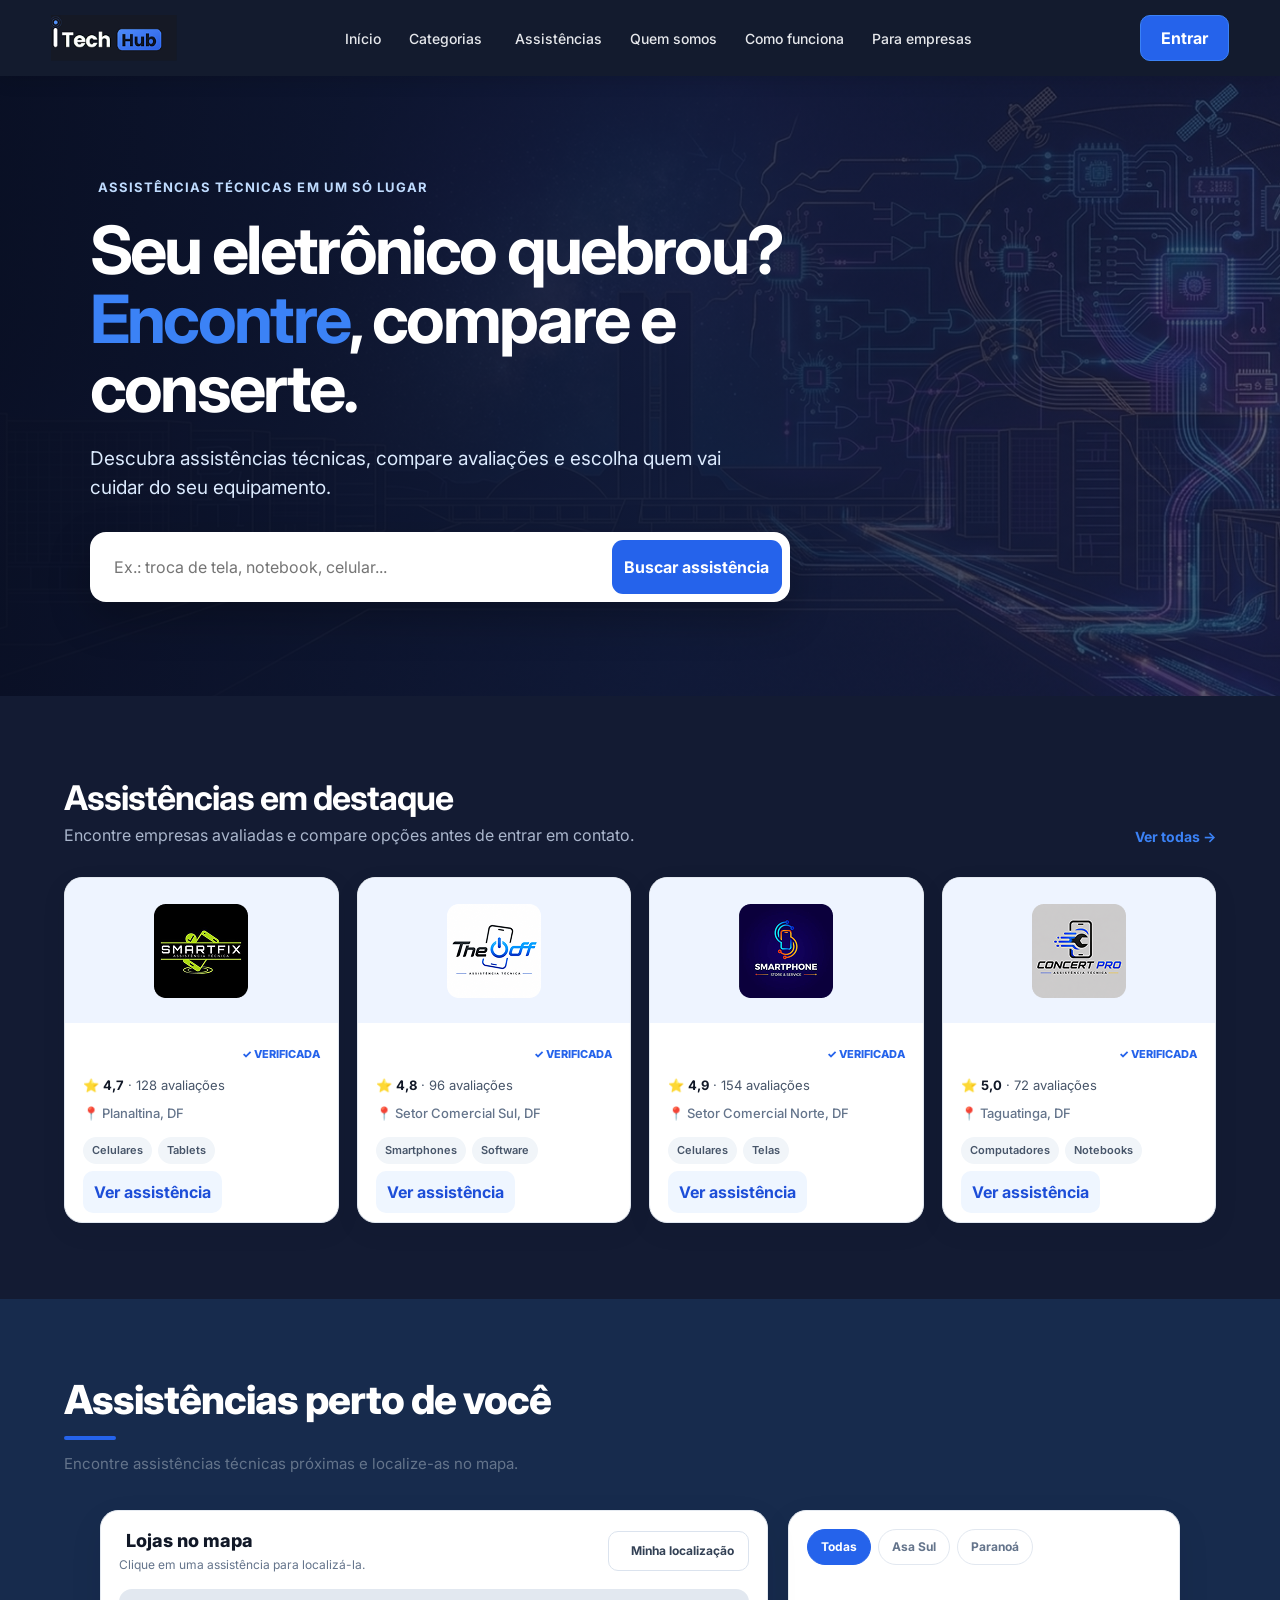
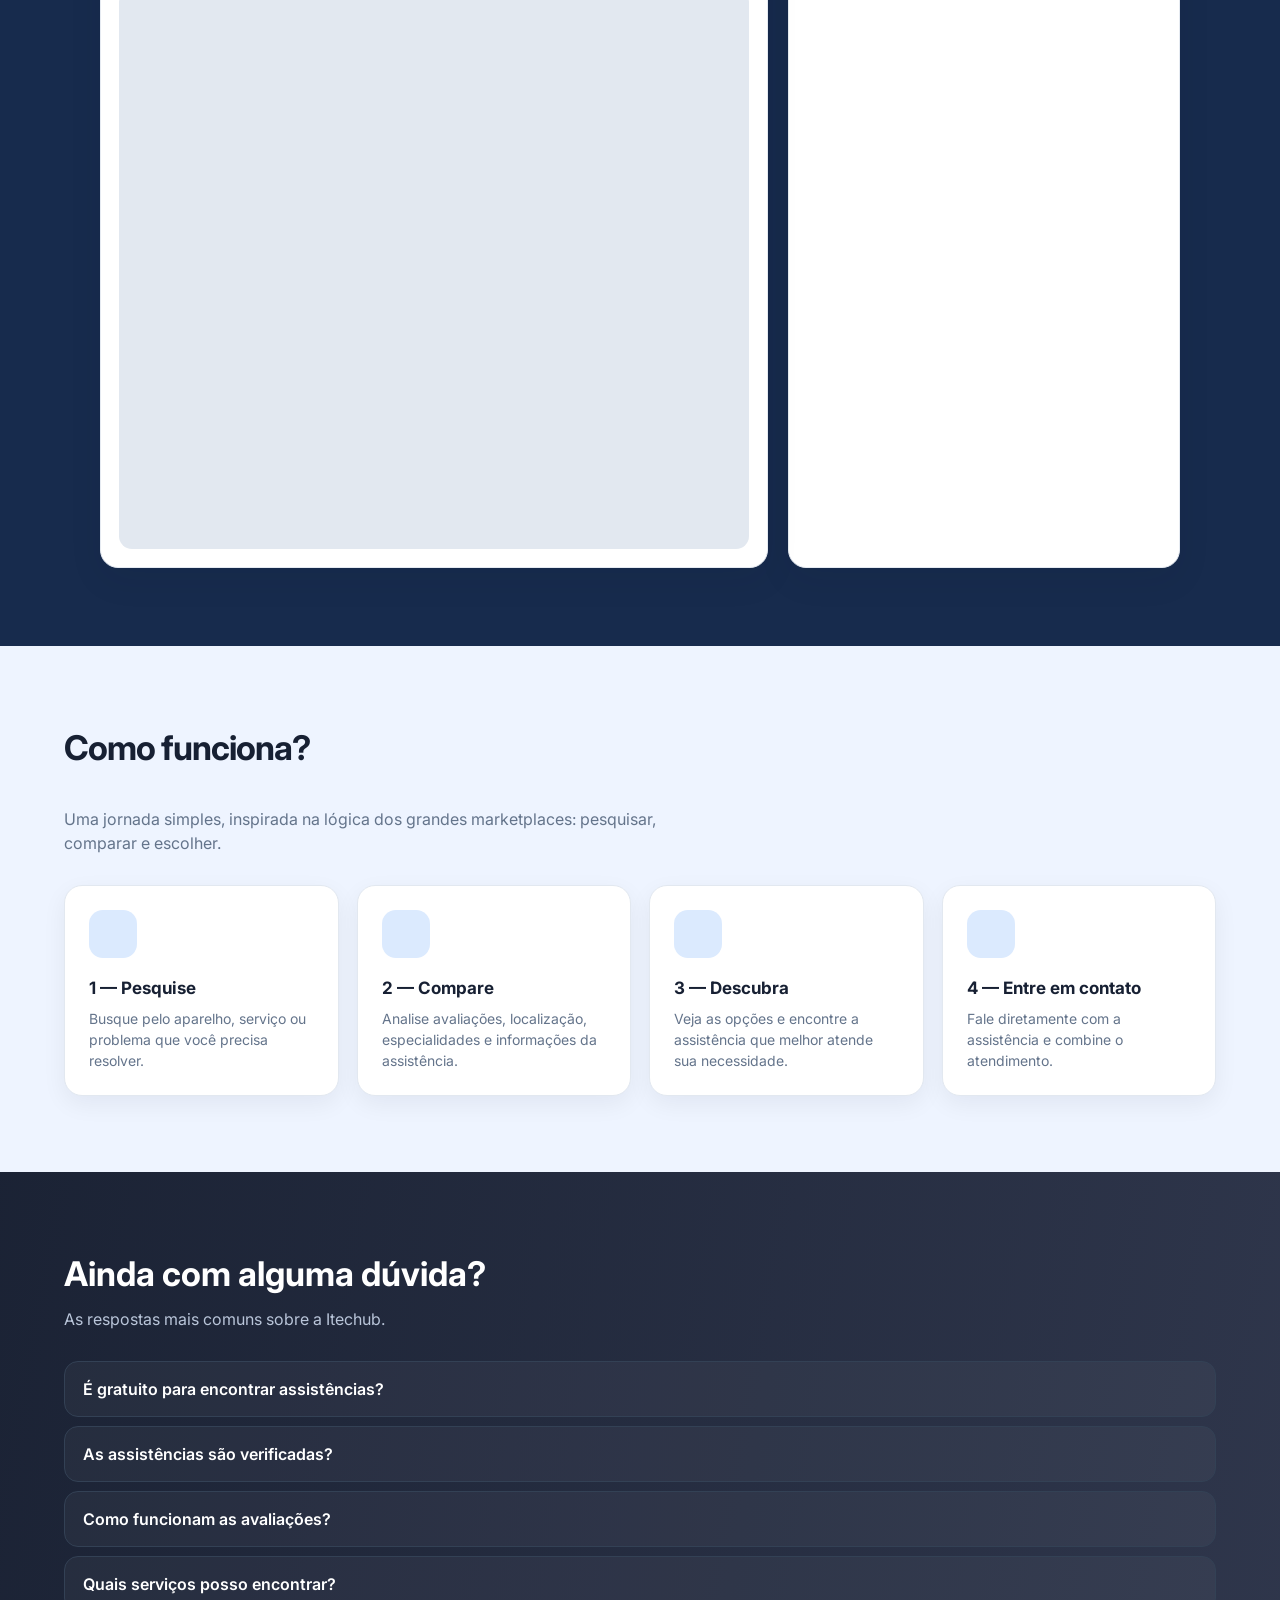
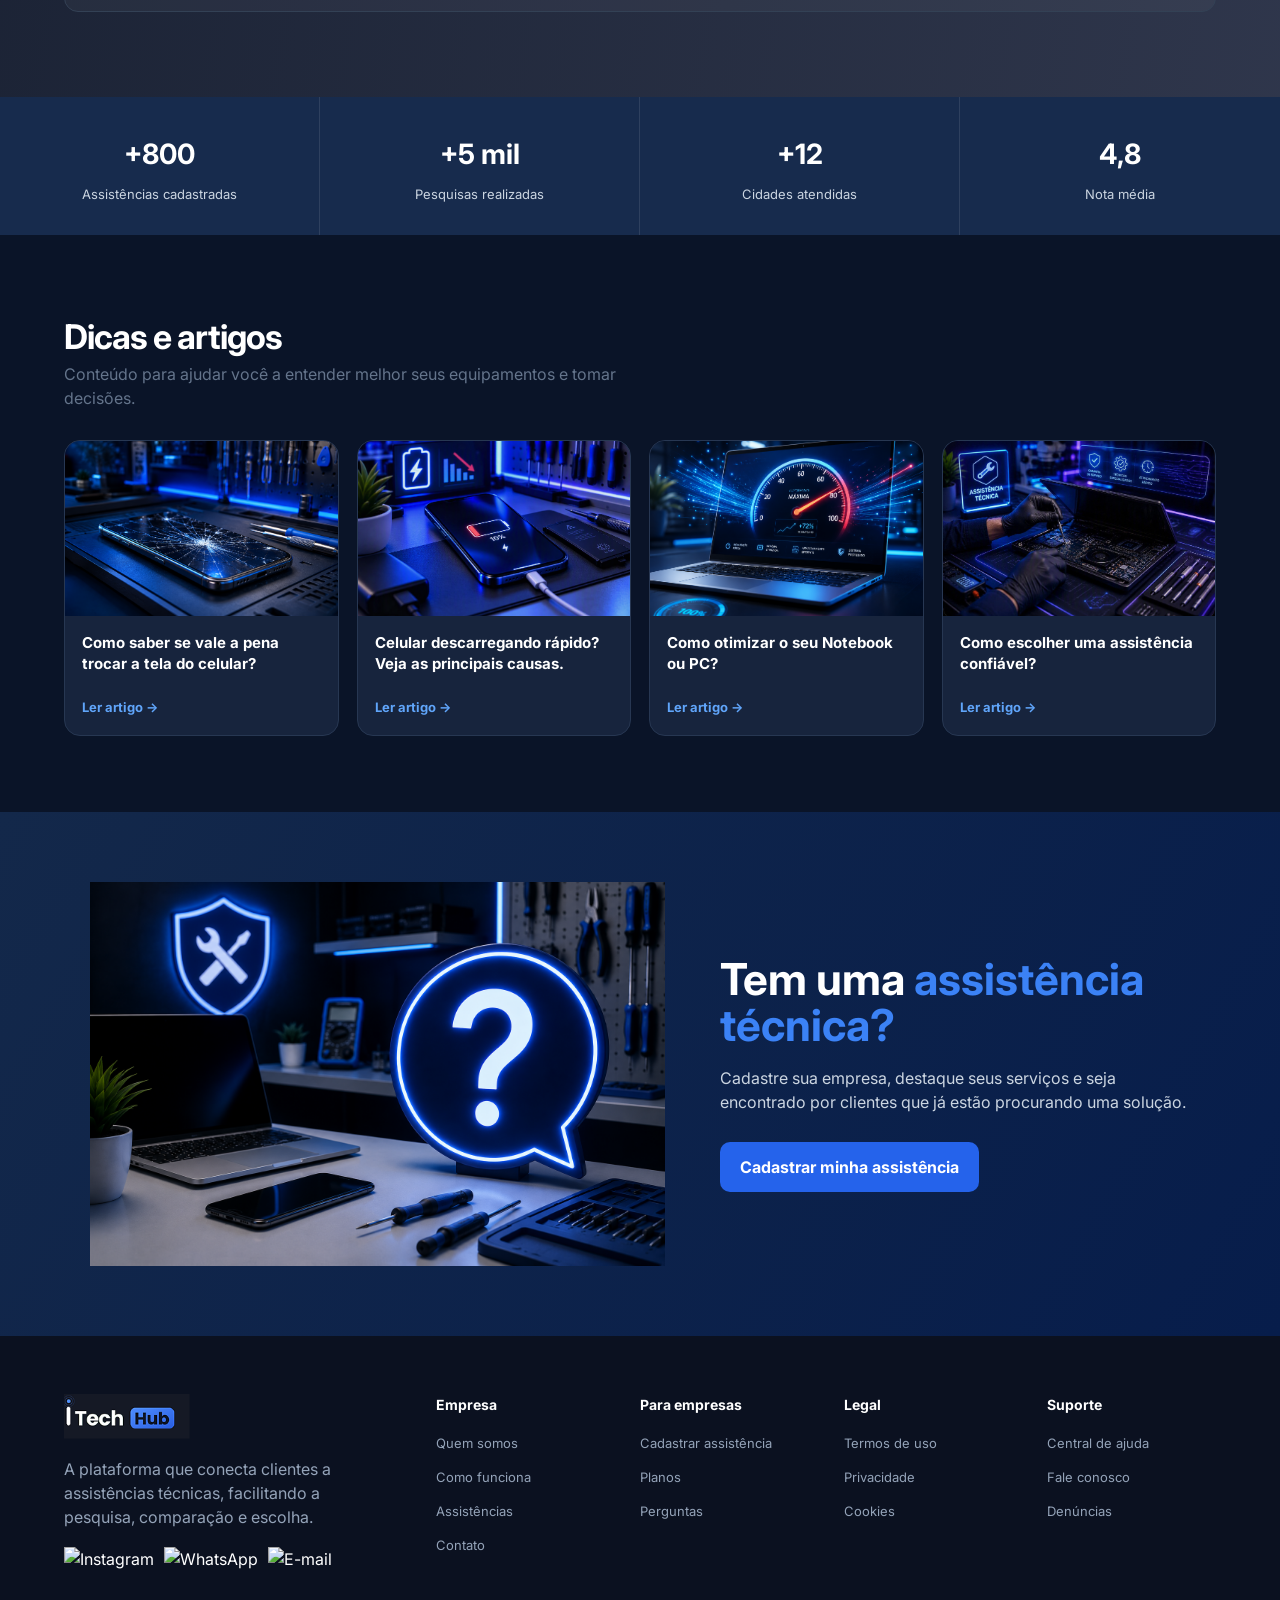
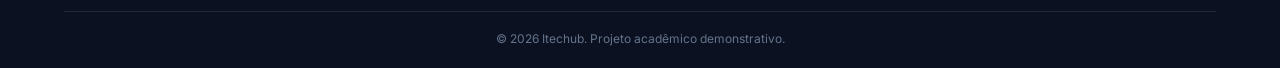
==== commit f15c2aca: "Ajustes na seção mapa e dúvidas" ====
--- a/index.html
+++ b/index.html
@@ -13,6 +13,7 @@
 </head>
 
 <body>
+  <!-- Felipe -->
 
   <header class="site-header">
 
--- a/css/style.css
+++ b/css/style.css
@@ -16,18 +16,18 @@
 * {
   box-sizing: border-box;
   margin: 0;
-  padding: 0
+  padding: 0;
 }
 
 html {
-  scroll-behavior: smooth
+  scroll-behavior: smooth;
 }
 
 body {
   font-family: Inter, Arial, sans-serif;
   color: var(--text);
   background: var(--bg);
-  line-height: 1.5
+  line-height: 1.5;
 }
 
 /* header */ 
@@ -97,7 +97,7 @@
   border: 1px solid #2d3b5c;
   border-radius: 12px;
   list-style: none;
-  box-shadow: var(--shadow)
+  box-shadow: var(--shadow);
 }
 
 .submenu li {
@@ -120,6 +120,8 @@
 .btn-entrar:hover {
   background: #1d4ed8;
 }
+
+/* Felipe */
 
 .banner {
   min-height: 620px;
@@ -179,7 +181,7 @@
   border: 0;
   outline: 0;
   padding: 15px 16px;
-  color: #334155
+  color: #334155;
 }
 
 .search-box button {
@@ -187,24 +189,26 @@
   border-radius: 11px;
   background: var(--blue);
   color: #fff;
-  font-weight: 700
+  font-weight: 700;
 }
 
 .search-box button:hover {
-  background: #1d4ed8
-}
+  background: #1d4ed8;
+}
+
+/* Thiago */
 
 section {
-  scroll-margin-top: 95px
+  scroll-margin-top: 95px;
 }
 
 .section {
-  padding: 76px clamp(22px, 5vw, 72px)
+  padding: 76px clamp(22px, 5vw, 72px);
 }
 
 .section-dark {
   background: var(--navy2);
-  color: #fff
+  color: #fff;
 }
 
 .section-head {
@@ -212,27 +216,27 @@
   justify-content: space-between;
   align-items: end;
   gap: 25px;
-  margin-bottom: 30px
+  margin-bottom: 30px;
 }
 
 .section-head h2 {
   font-size: 34px;
-  letter-spacing: -.03em
+  letter-spacing: -.03em;
 }
 
 .section-head p {
   color: var(--muted);
-  max-width: 600px
+  max-width: 600px;
 }
 
 .section-dark .section-head p {
-  color: #aab6cc
+  color: #aab6cc;
 }
 
 .text-link {
   color: var(--blue2);
   font-weight: 700;
-  font-size: 14px
+  font-size: 14px;
 }
 
 .categories {
@@ -241,7 +245,7 @@
   gap: 14px;
   margin-top: -35px;
   position: relative;
-  z-index: 2
+  z-index: 2;
 }
 
 .category {
@@ -252,20 +256,20 @@
   text-align: center;
   box-shadow: var(--shadow);
   font-weight: 700;
-  font-size: 14px
+  font-size: 14px;
 }
 
 .category i {
   display: block;
   color: var(--blue);
   font-size: 24px;
-  margin-bottom: 8px
+  margin-bottom: 8px;
 }
 
 .lojas {
   display: grid;
   grid-template-columns: repeat(4, 1fr);
-  gap: 18px
+  gap: 18px;
 }
 
 .info-lojas {
@@ -274,12 +278,12 @@
   background: #fff;
   border: 1px solid var(--border);
   box-shadow: 0 8px 25px rgba(15, 23, 42, .08);
-  transition: .25s
+  transition: .25s;
 }
 
 .info-lojas:hover {
   transform: translateY(-5px);
-  box-shadow: var(--shadow)
+  box-shadow: var(--shadow);
 }
 
 .store-cover {
@@ -287,58 +291,58 @@
   display: flex;
   align-items: center;
   justify-content: center;
-  background: #eef4ff
+  background: #eef4ff;
 }
 
 .store-cover img {
   max-height: 105px;
   max-width: 82%;
-  object-fit: contain
+  object-fit: contain;
 }
 
 .store-body {
-  padding: 18px
+  padding: 18px;
 }
 
 .store-title {
   display: flex;
   align-items: center;
   justify-content: space-between;
-  gap: 10px
+  gap: 10px;
 }
 
 .store-title h3 {
-  font-size: 18px
+  font-size: 18px;
 }
 
 .verified {
   font-size: 11px;
   color: #2563eb;
-  font-weight: 800
+  font-weight: 800;
 }
 
 .rating {
   font-size: 13px;
   margin: 8px 0;
-  color: #475569
+  color: #475569;
 }
 
 .rating strong {
-  color: #111827
+  color: #111827;
 }
 
 .localizacao {
   font-size: 13px;
   color: var(--muted);
   font-weight: 500;
-  margin-bottom: 14px
+  margin-bottom: 14px;
 }
 
 .tags {
   display: flex;
   flex-wrap: wrap;
   gap: 6px;
-  margin-bottom: 16px
+  margin-bottom: 16px;
 }
 
 .tag {
@@ -347,7 +351,7 @@
   border-radius: 999px;
   padding: 5px 9px;
   font-size: 11px;
-  font-weight: 600
+  font-weight: 600;
 }
 
 .btn-perfil {
@@ -357,27 +361,27 @@
   border-radius: 10px;
   background: #eff6ff;
   color: #1d4ed8;
-  font-weight: 700
+  font-weight: 700;
 }
 
 .btn-perfil:hover {
-  background: #dbeafe
+  background: #dbeafe;
 }
 
 .guia {
   background: linear-gradient(135deg, #f8fafc, #eef4ff);
-  padding: 76px clamp(22px, 5vw, 72px)
+  padding: 76px clamp(22px, 5vw, 72px);
 }
 
 .guia h2 {
   font-size: 34px;
-  margin-bottom: 34px
+  margin-bottom: 34px;
 }
 
 .etapas {
   display: grid;
   grid-template-columns: repeat(4, 1fr);
-  gap: 18px
+  gap: 18px;
 }
 
 .etapa {
@@ -385,7 +389,7 @@
   border: 1px solid var(--border);
   padding: 24px;
   border-radius: 18px;
-  box-shadow: 0 8px 25px rgba(15, 23, 42, .06)
+  box-shadow: 0 8px 25px rgba(15, 23, 42, .06);
 }
 
 .etapa i {
@@ -397,37 +401,37 @@
   background: #dbeafe;
   color: #1d4ed8;
   font-size: 21px;
-  margin-bottom: 18px
+  margin-bottom: 18px;
 }
 
 .etapa h3 {
   font-size: 17px;
-  margin-bottom: 7px
+  margin-bottom: 7px;
 }
 
 .etapa p {
   font-size: 14px;
-  color: var(--muted)
+  color: var(--muted);
 }
 
 #duvidas {
   padding: 76px clamp(22px, 5vw, 72px);
   background: linear-gradient(100deg, rgba(15, 23, 42, .95), rgba(19, 27, 51, .88)), url('img/img-bg-duvidas.png') center/cover;
-  color: #fff
+  color: #fff;
 }
 
 #duvidas h2 {
   font-size: 34px;
-  margin-bottom: 8px
+  margin-bottom: 8px;
 }
 
 #duvidas>p {
   color: #b9c5d9;
-  margin-bottom: 30px
+  margin-bottom: 30px;
 }
 
 .faq-grid {
-  max-width: 950px
+  width: 100%;
 }
 
 .faq-grid details {
@@ -435,7 +439,7 @@
   border-radius: 14px;
   margin-bottom: 12px;
   background: rgba(255, 255, 255, .04);
-  overflow: hidden
+  overflow: hidden;
 }
 
 .faq-grid summary {
@@ -444,65 +448,65 @@
   font-weight: 600;
   cursor: pointer;
   display: flex;
-  justify-content: space-between
+  justify-content: space-between;
 }
 
 .faq-grid summary::-webkit-details-marker {
-  display: none
+  display: none;
 }
 
 .faq-grid summary i {
-  color: #60a5fa
+  color: #60a5fa;
 }
 
 .faq-grid details p {
   padding: 0 20px 20px;
   color: #cbd5e1;
-  font-size: 14px
+  font-size: 14px;
 }
 
 .stats {
   display: grid;
   grid-template-columns: repeat(4, 1fr);
   background: #172b4d;
-  color: #fff
+  color: #fff;
 }
 
 .stat {
   padding: 30px;
   text-align: center;
-  border-right: 1px solid rgba(255, 255, 255, .1)
+  border-right: 1px solid rgba(255, 255, 255, .1);
 }
 
 .stat:last-child {
-  border-right: 0
+  border-right: 0;
 }
 
 .stat i {
   font-size: 24px;
-  color: #60a5fa
+  color: #60a5fa;
 }
 
 .stat strong {
   display: block;
   font-size: 28px;
-  margin: 6px 0
+  margin: 6px 0;
 }
 
 .stat span {
   color: #cbd5e1;
-  font-size: 13px
+  font-size: 13px;
 }
 
 .articles {
   background: #0a1428;
-  color: #fff
+  color: #fff;
 }
 
 .cards_Dicas {
   display: grid;
   grid-template-columns: repeat(4, 1fr);
-  gap: 18px
+  gap: 18px;
 }
 
 .cards_Dicas_Artigos {
@@ -510,11 +514,11 @@
   border: 1px solid #273752;
   border-radius: 16px;
   overflow: hidden;
-  transition: .25s
+  transition: .25s;
 }
 
 .cards_Dicas_Artigos:hover {
-  transform: translateY(-5px)
+  transform: translateY(-5px);
 }
 
 .imagem_Artigos {
@@ -522,24 +526,24 @@
   height: 175px;
   object-fit: cover;
   display: block;
-  margin: 0
+  margin: 0;
 }
 
 .article-body {
-  padding: 17px
+  padding: 17px;
 }
 
 .title_Card {
   font-size: 15px;
   line-height: 1.35;
-  min-height: 61px
+  min-height: 61px;
 }
 
 .link_Artigo,
 .link_Artigo2 {
   color: #60a5fa;
   font-size: 13px;
-  font-weight: 700
+  font-weight: 700;
 }
 
 .tem_Uma_Assistencia {
@@ -549,27 +553,27 @@
   gap: 55px;
   background: linear-gradient(120deg, #13284a, #071d4b);
   color: #fff;
-  padding: 70px clamp(22px, 7vw, 100px)
+  padding: 70px clamp(22px, 7vw, 100px);
 }
 
 .tem_Uma_Assistencia img {
   width: 100%;
-  height: auto
+  height: auto;
 }
 
 .chamada_Acao h2 {
   font-size: 44px;
   line-height: 1.05;
-  margin-bottom: 18px
+  margin-bottom: 18px;
 }
 
 .chamada_Acao h2 span {
-  color: #3b82f6
+  color: #3b82f6;
 }
 
 .chamada_Acao p {
   color: #cbd5e1;
-  max-width: 550px
+  max-width: 550px;
 }
 
 .cta {
@@ -578,61 +582,61 @@
   padding: 13px 20px;
   background: #2563eb;
   border-radius: 10px;
-  font-weight: 700
+  font-weight: 700;
 }
 
 .cta:hover {
-  background: #1d4ed8
+  background: #1d4ed8;
 }
 
 footer {
   background: #0b1120;
   color: #fff;
-  padding: 58px clamp(22px, 5vw, 72px) 20px
+  padding: 58px clamp(22px, 5vw, 72px) 20px;
 }
 
 .footer-grid {
   display: grid;
   grid-template-columns: 2fr repeat(4, 1fr);
-  gap: 35px
+  gap: 35px;
 }
 
 .footer-brand p {
   max-width: 330px;
   color: #94a3b8;
-  margin: 18px 0
+  margin: 18px 0;
 }
 
 .icones-sociais {
   display: flex;
-  gap: 10px
+  gap: 10px;
 }
 
 .icones-sociais img {
   width: 34px;
-  height: 34px
+  height: 34px;
 }
 
 .footer-col h3 {
   font-size: 14px;
-  margin-bottom: 15px
+  margin-bottom: 15px;
 }
 
 .footer-col ul {
-  list-style: none
+  list-style: none;
 }
 
 .footer-col li {
-  margin: 10px 0
+  margin: 10px 0;
 }
 
 .footer-col a {
   color: #94a3b8;
-  font-size: 13px
+  font-size: 13px;
 }
 
 .footer-col a:hover {
-  color: #fff
+  color: #fff;
 }
 
 .direitos-footer {
@@ -641,33 +645,33 @@
   padding-top: 18px;
   text-align: center;
   color: #64748b;
-  font-size: 12px
+  font-size: 12px;
 }
 
 .page {
-  min-height: calc(100vh - 76px)
+  min-height: calc(100vh - 76px);
 }
 
 .simple-hero {
   padding: 70px clamp(22px, 6vw, 90px);
-  background: #f1f5f9
+  background: #f1f5f9;
 }
 
 .simple-hero h1 {
   font-size: 44px;
-  letter-spacing: -.03em
+  letter-spacing: -.03em;
 }
 
 .simple-hero p {
   color: var(--muted);
-  margin-top: 8px
+  margin-top: 8px;
 }
 
 .filters {
   display: flex;
   gap: 10px;
   flex-wrap: wrap;
-  margin: 28px 0
+  margin: 28px 0;
 }
 
 .filter {
@@ -675,17 +679,17 @@
   border: 1px solid var(--border);
   padding: 10px 14px;
   border-radius: 10px;
-  color: #475569
+  color: #475569;
 }
 
 .directory {
-  padding: 50px clamp(22px, 5vw, 72px)
+  padding: 50px clamp(22px, 5vw, 72px);
 }
 
 .directory-grid {
   display: grid;
   grid-template-columns: repeat(3, 1fr);
-  gap: 20px
+  gap: 20px;
 }
 
 .auth-wrap {
@@ -693,7 +697,7 @@
   display: grid;
   place-items: center;
   padding: 50px 20px;
-  background: linear-gradient(135deg, #eff6ff, #f8fafc)
+  background: linear-gradient(135deg, #eff6ff, #f8fafc);
 }
 
 .auth-card {
@@ -702,35 +706,35 @@
   border: 1px solid var(--border);
   border-radius: 22px;
   padding: 36px;
-  box-shadow: var(--shadow)
+  box-shadow: var(--shadow);
 }
 
 .auth-card .logo {
-  margin: 0 auto 24px
+  margin: 0 auto 24px;
 }
 
 .auth-card h1 {
   text-align: center;
   font-size: 30px;
-  margin-bottom: 8px
+  margin-bottom: 8px;
 }
 
 .auth-card>p {
   text-align: center;
   color: var(--muted);
   font-size: 14px;
-  margin-bottom: 25px
+  margin-bottom: 25px;
 }
 
 .field {
-  margin-bottom: 16px
+  margin-bottom: 16px;
 }
 
 .field label {
   display: block;
   font-size: 13px;
   font-weight: 700;
-  margin-bottom: 7px
+  margin-bottom: 7px;
 }
 
 .field input {
@@ -738,12 +742,12 @@
   border: 1px solid var(--border);
   padding: 12px 13px;
   border-radius: 10px;
-  outline: 0
+  outline: 0;
 }
 
 .field input:focus {
   border-color: #60a5fa;
-  box-shadow: 0 0 0 3px #dbeafe
+  box-shadow: 0 0 0 3px #dbeafe;
 }
 
 .auth-submit {
@@ -753,31 +757,31 @@
   border-radius: 10px;
   background: #2563eb;
   color: #fff;
-  font-weight: 700
+  font-weight: 700;
 }
 
 .auth-links {
   text-align: center;
   margin-top: 18px;
   font-size: 13px;
-  color: var(--muted)
+  color: var(--muted);
 }
 
 .auth-links a {
   color: #2563eb;
-  font-weight: 700
+  font-weight: 700;
 }
 
 .profile-hero {
   background: #0f172a;
   color: #fff;
-  padding: 55px clamp(22px, 7vw, 100px)
+  padding: 55px clamp(22px, 7vw, 100px);
 }
 
 .profile-top {
   display: flex;
   align-items: center;
-  gap: 25px
+  gap: 25px;
 }
 
 .profile-logo {
@@ -786,90 +790,90 @@
   background: #fff;
   border-radius: 18px;
   object-fit: contain;
-  padding: 10px
+  padding: 10px;
 }
 
 .profile-top h1 {
-  font-size: 38px
+  font-size: 38px;
 }
 
 .profile-top p {
-  color: #cbd5e1
+  color: #cbd5e1;
 }
 
 .profile-actions {
   margin-left: auto;
   display: flex;
-  gap: 10px
+  gap: 10px;
 }
 
 .profile-actions a {
   padding: 12px 17px;
   border-radius: 10px;
   background: #2563eb;
-  font-weight: 700
+  font-weight: 700;
 }
 
 .profile-content {
   padding: 45px clamp(22px, 7vw, 100px);
   display: grid;
   grid-template-columns: 1.7fr 1fr;
-  gap: 28px
+  gap: 28px;
 }
 
 .panel {
   background: #fff;
   border: 1px solid var(--border);
   border-radius: 18px;
-  padding: 25px
+  padding: 25px;
 }
 
 .panel h2 {
   font-size: 22px;
   color: var(--text);
-  margin-bottom: 18px
+  margin-bottom: 18px;
 }
 
 .service-list {
   display: grid;
   grid-template-columns: 1fr 1fr;
-  gap: 10px
+  gap: 10px;
 }
 
 .service {
   padding: 12px;
   background: #f8fafc;
   border-radius: 10px;
-  font-size: 14px
+  font-size: 14px;
 }
 
 .review {
   padding: 17px 0;
-  border-top: 1px solid var(--border)
+  border-top: 1px solid var(--border);
 }
 
 .review:first-child {
-  border-top: 0
+  border-top: 0;
 }
 
 .review strong {
-  display: block
+  display: block;
 }
 
 .review span {
   color: #f59e0b;
-  font-size: 13px
+  font-size: 13px;
 }
 
 .side-card {
   position: sticky;
-  top: 100px
+  top: 100px;
 }
 
 .price {
   font-size: 13px;
   color: var(--muted);
-  margin-bottom: 15px
+  margin-bottom: 15px;
 }
 
 .contact {
@@ -879,36 +883,36 @@
   color: #fff;
   padding: 13px;
   border-radius: 10px;
-  font-weight: 700
+  font-weight: 700;
 }
 
 @media(max-width:1050px) {
   .menu {
-    gap: 15px
+    gap: 15px;
   }
 
   .lojas {
-    grid-template-columns: repeat(2, 1fr)
+    grid-template-columns: repeat(2, 1fr);
   }
 
   .categories {
-    grid-template-columns: repeat(3, 1fr)
+    grid-template-columns: repeat(3, 1fr);
   }
 
   .etapas {
-    grid-template-columns: repeat(2, 1fr)
+    grid-template-columns: repeat(2, 1fr);
   }
 
   .cards_Dicas {
-    grid-template-columns: repeat(2, 1fr)
+    grid-template-columns: repeat(2, 1fr);
   }
 
   .footer-grid {
-    grid-template-columns: 2fr repeat(2, 1fr)
+    grid-template-columns: 2fr repeat(2, 1fr);
   }
 
   .directory-grid {
-    grid-template-columns: repeat(2, 1fr)
+    grid-template-columns: repeat(2, 1fr);
   }
 }
 
@@ -3513,10 +3517,8 @@
   }
 }
 
-/* =========================================================
-   V17 — ASSISTÊNCIAS PERTO DE VOCÊ
-   Visual inspirado na V13 + mapa integrado
-   ========================================================= */
+/* ASSISTÊNCIAS PERTO DE VOCÊ - Elissom */
+
 .section-assistencias-proximas {
   width: 100%;
   padding: 78px 40px;
@@ -3525,8 +3527,8 @@
 }
 
 .titulo-assistencias-proximas {
-  width: 100%;
-  max-width: 1200px;
+  width: 96%;
+  max-width: 100%;
   margin: 0 auto 34px;
 }
 
@@ -3551,15 +3553,15 @@
 }
 
 .titulo-assistencias-proximas p {
-  margin: 12px 0 0;
+  margin: 12px 0px 0px;
   color: #64748b;
   font-size: 15px;
   line-height: 1.6;
 }
 
 .area-assistencias {
-  width: 100%;
-  max-width: 1200px;
+  width: 90%;
+  max-width: 100%;
   margin: 0 auto;
   display: grid;
   grid-template-columns: minmax(0, 1.45fr) minmax(340px, .85fr);
